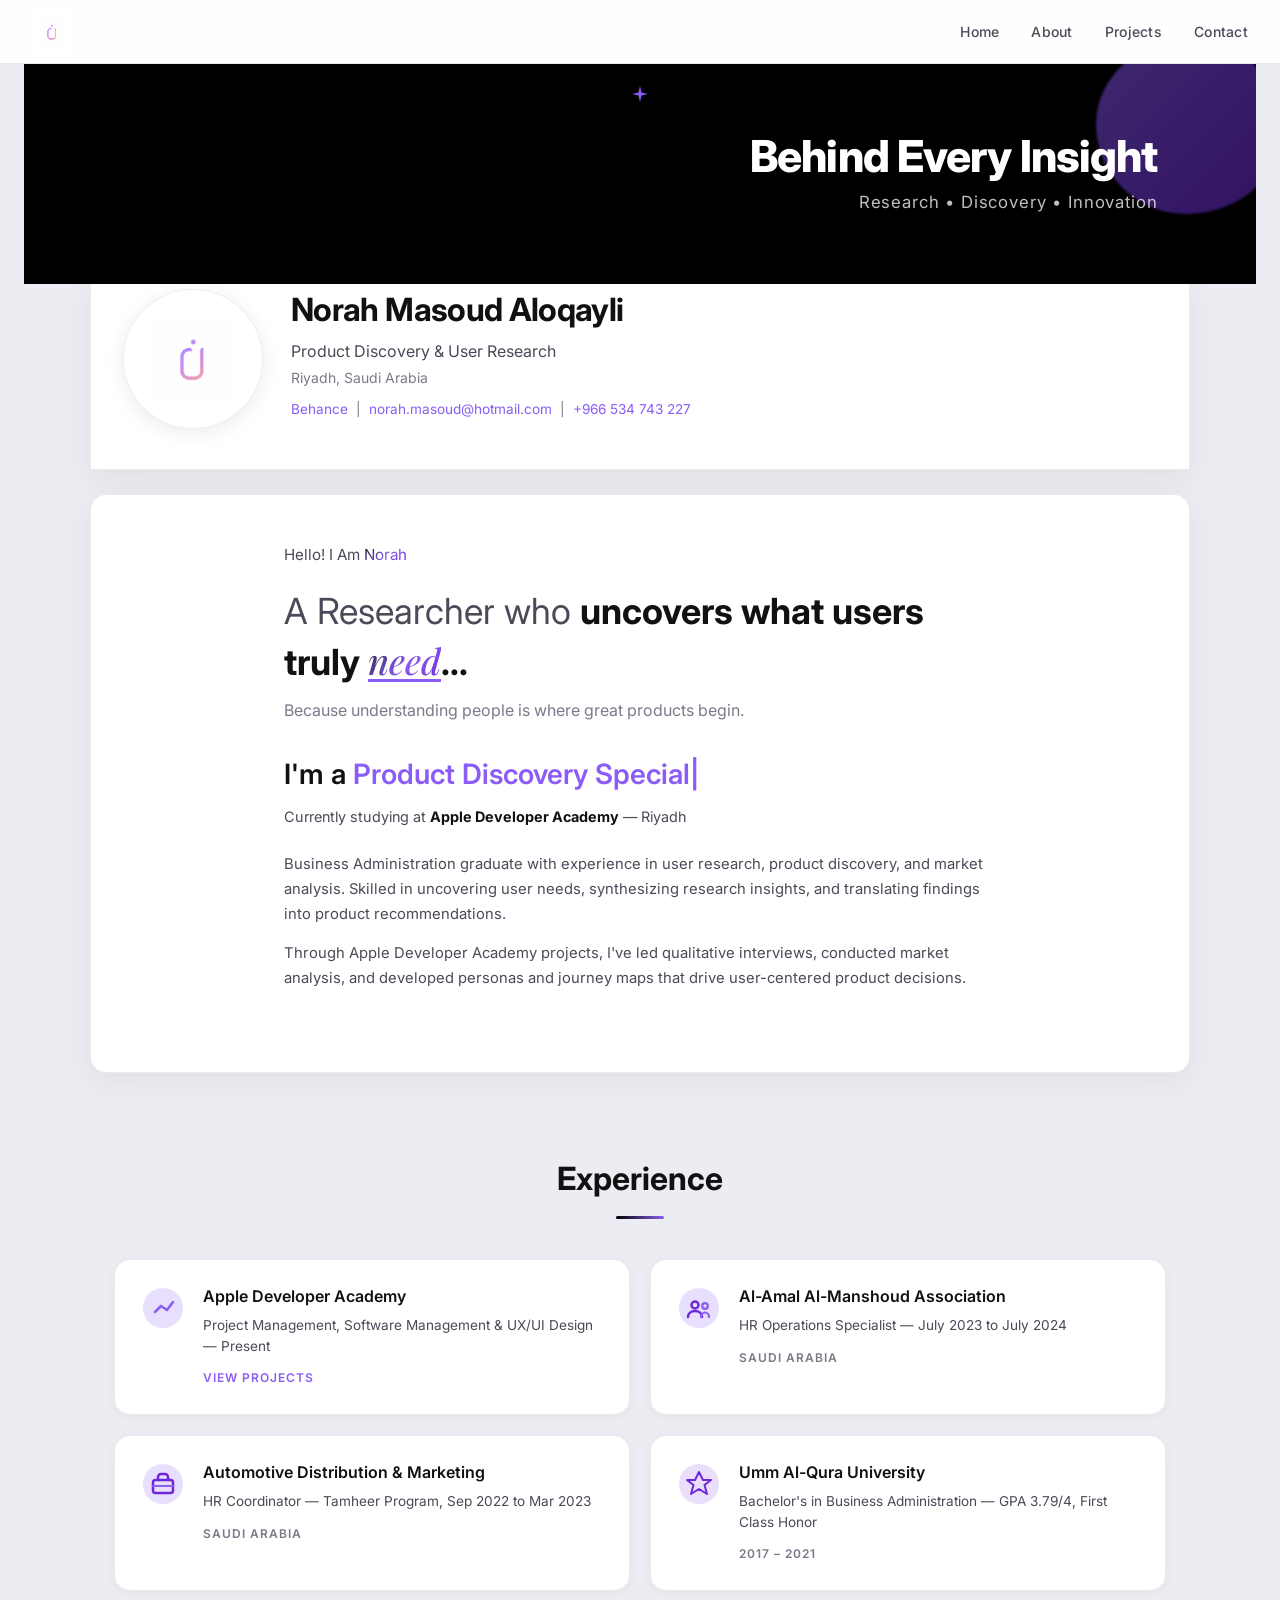
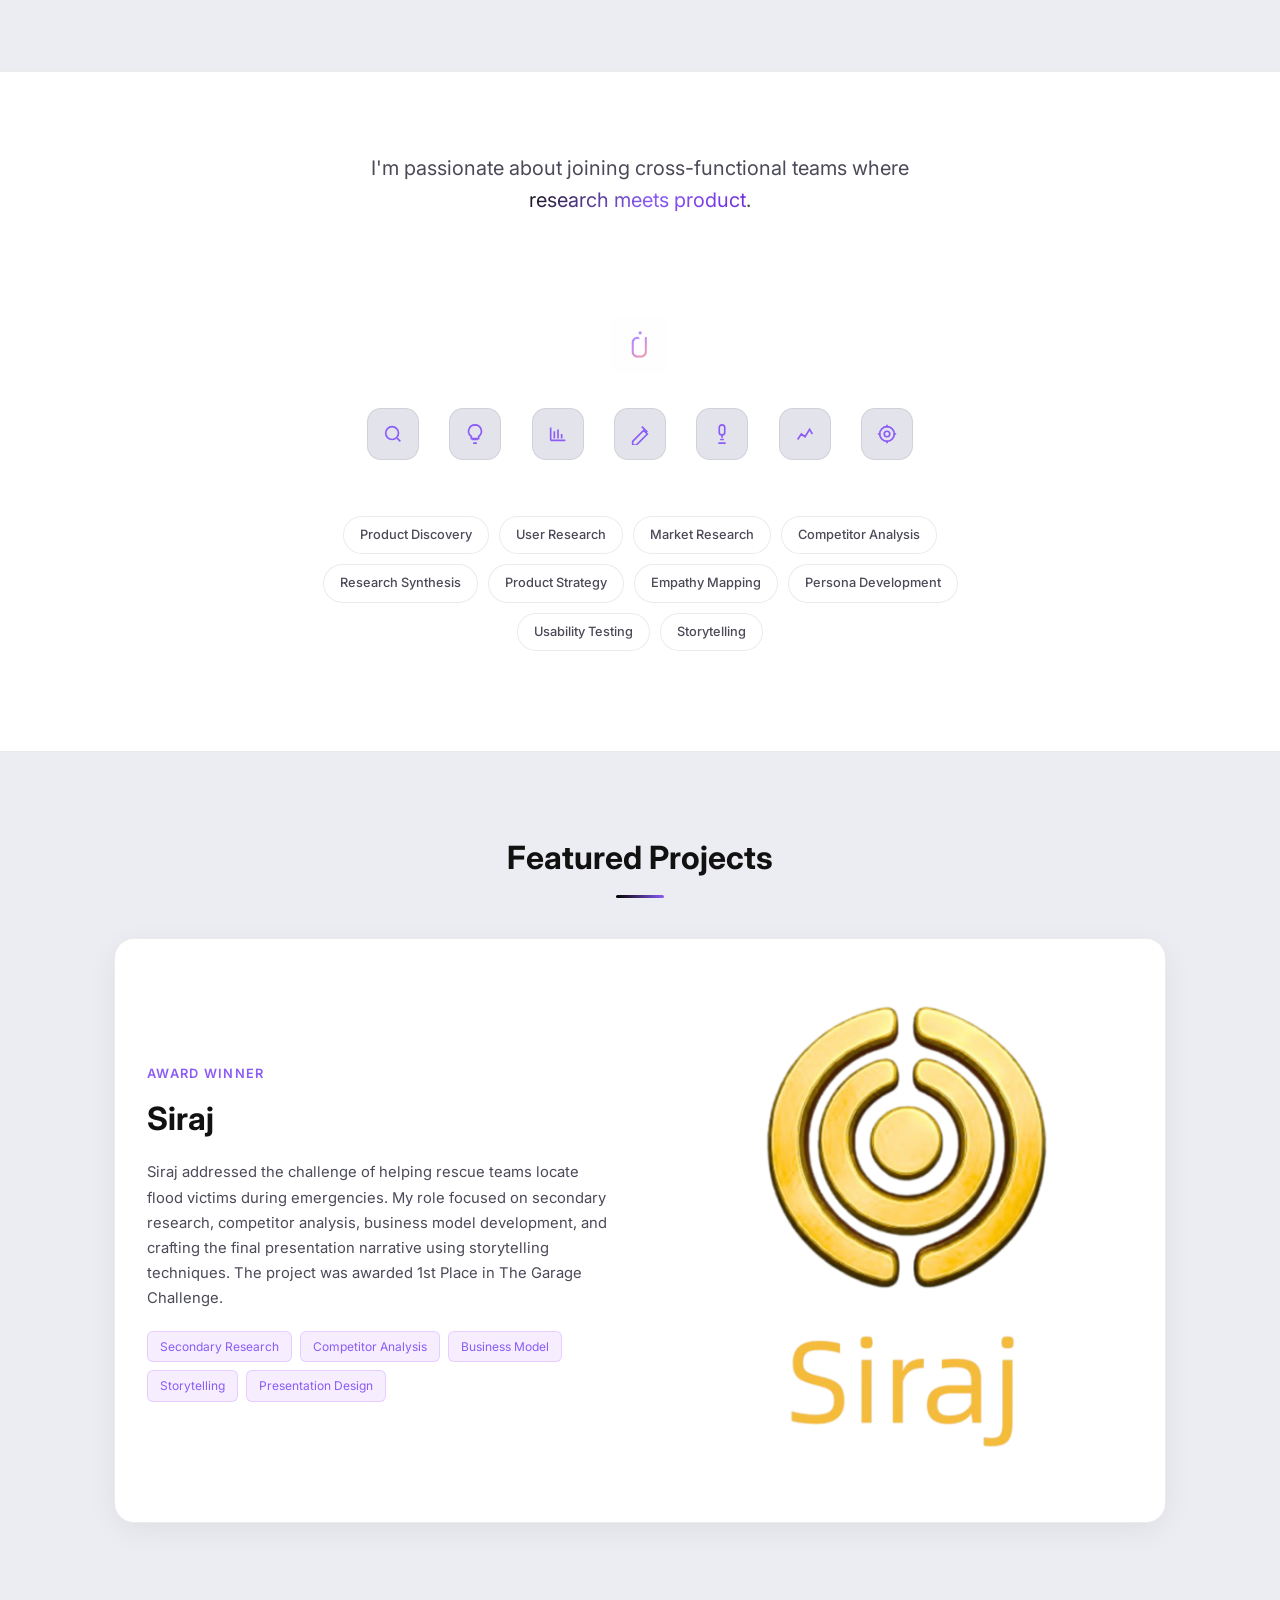
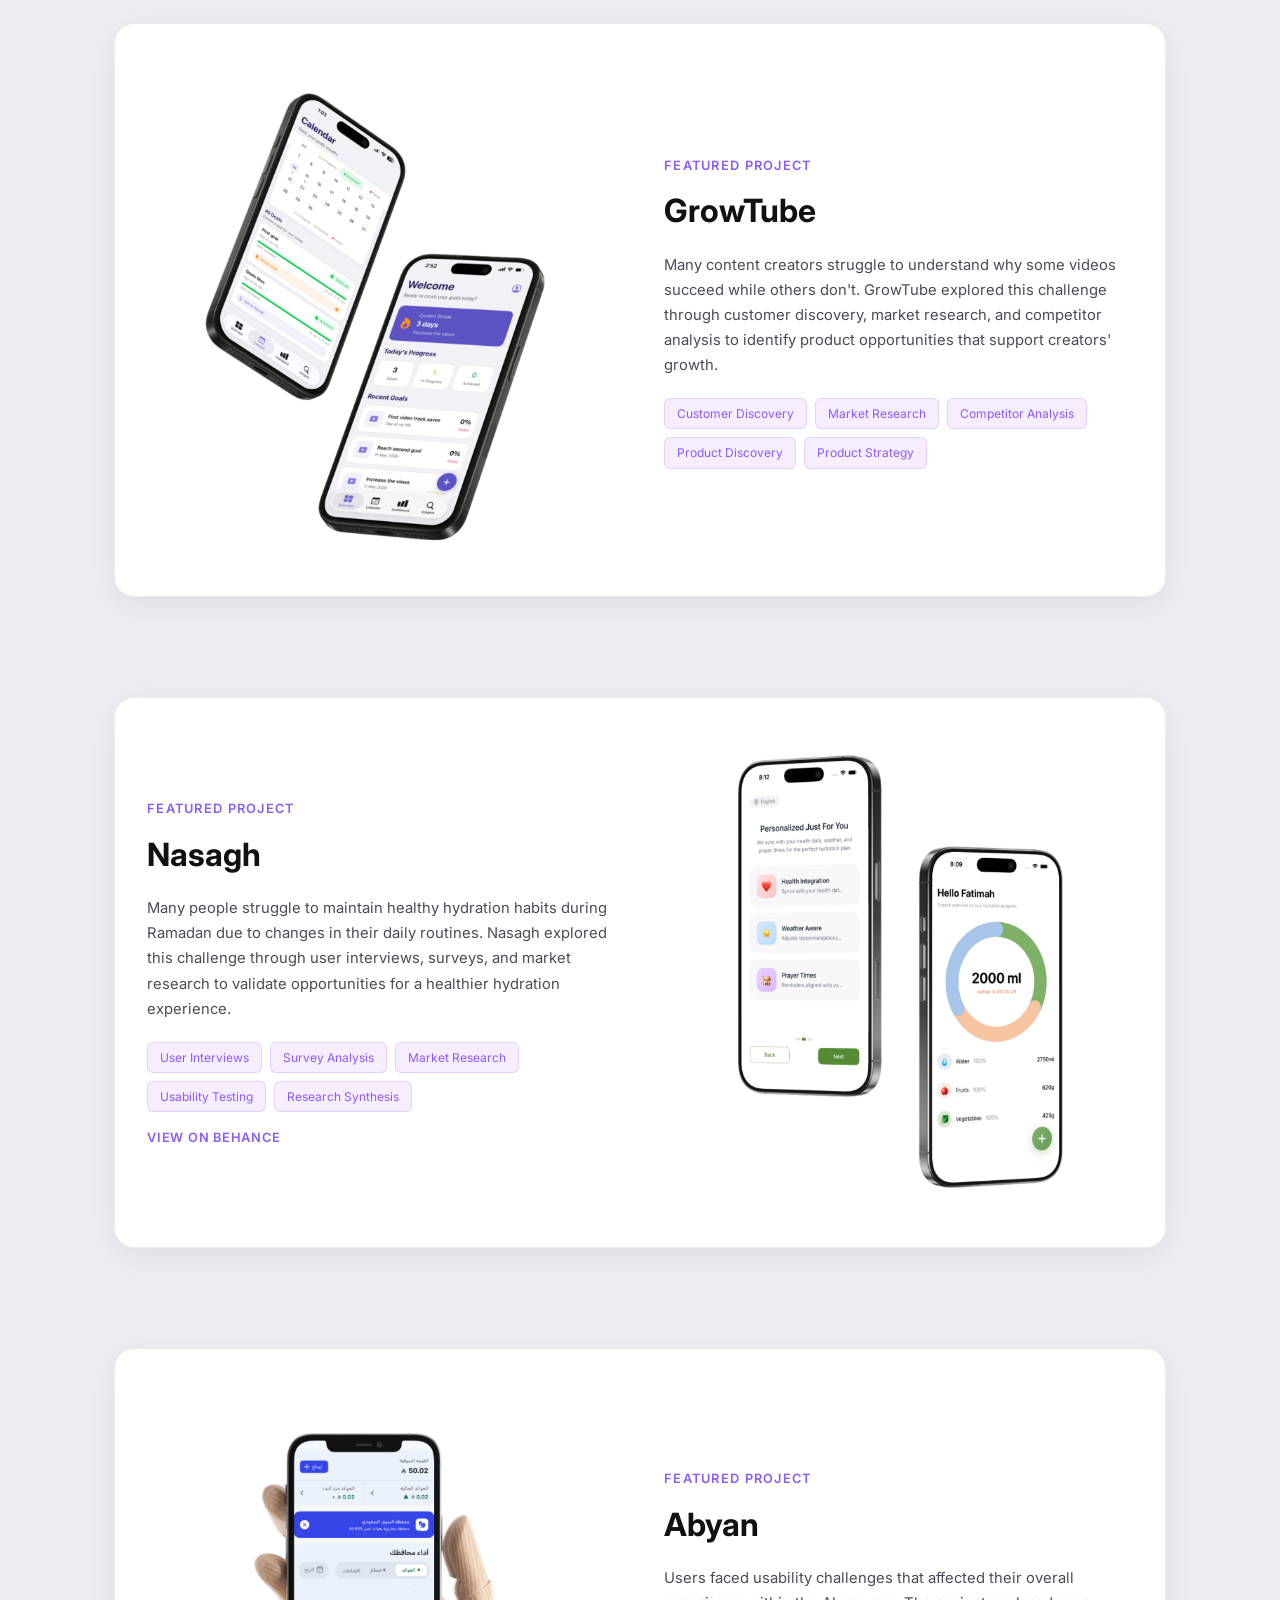
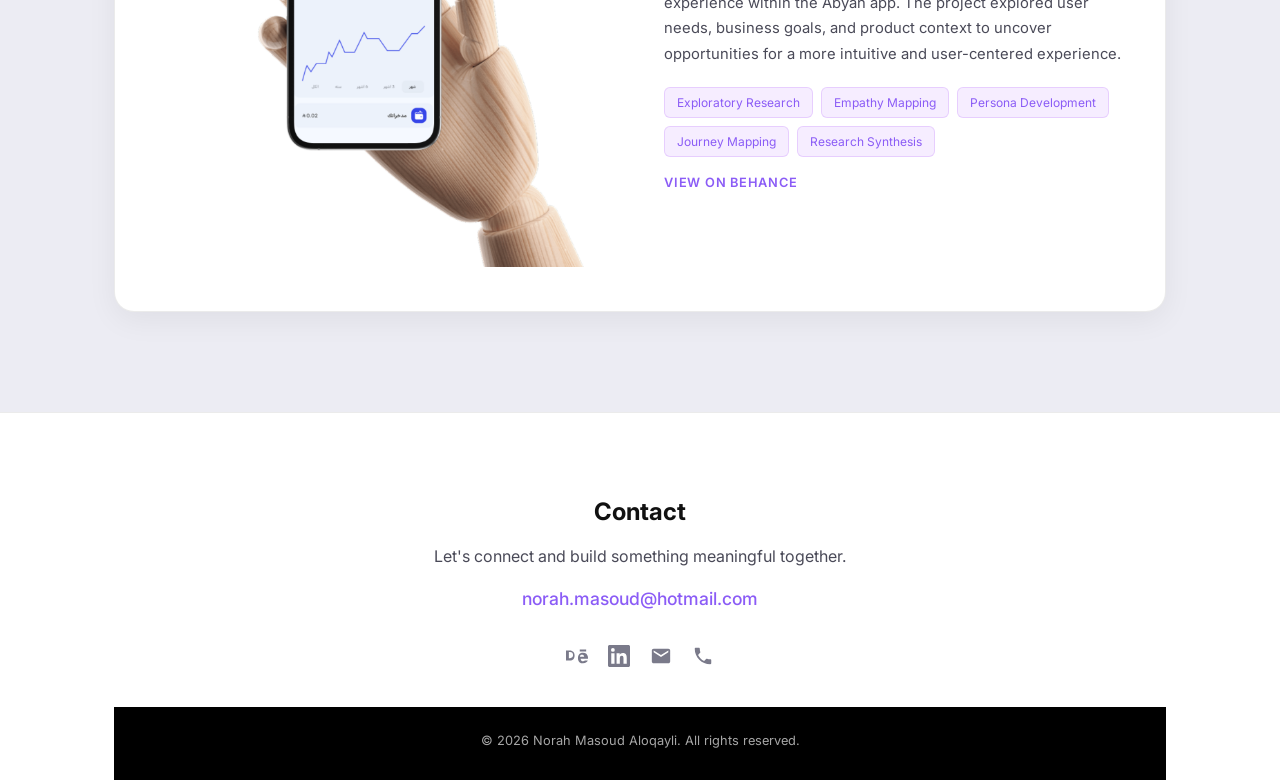
==== index.html @ 0955add2 "Refresh experience section icons to match purple brand identity. Replace grey HR card and abstract s" ====
<!DOCTYPE html>
<html lang="en">
<head>
  <meta charset="UTF-8">
  <meta name="viewport" content="width=device-width, initial-scale=1.0">
  <meta name="description" content="Norah Masoud Aloqayli — Product Discovery & User Research Portfolio">
  <title>Norah Masoud Aloqayli | Portfolio</title>
  <link rel="preconnect" href="https://fonts.googleapis.com">
  <link rel="preconnect" href="https://fonts.gstatic.com" crossorigin>
  <link rel="preconnect" href="https://raw.githubusercontent.com" crossorigin>
  <link href="https://fonts.googleapis.com/css2?family=Inter:wght@300;400;500;600;700;800&family=Playfair+Display:ital,wght@1,500&display=swap" rel="stylesheet">
  <link rel="stylesheet" href="css/style.css">
  <link rel="icon" type="image/png" href="assets/logo.png">
</head>
<body>
  <nav class="nav" id="nav">
    <a href="#home" class="nav-logo" aria-label="Home">
      <img src="assets/logo.png" alt="Norah Logo" width="40" height="40">
    </a>
    <button class="nav-toggle" id="navToggle" aria-label="Toggle menu" aria-expanded="false">
      <span></span><span></span><span></span>
    </button>
    <ul class="nav-links" id="navLinks">
      <li><a href="#home">Home</a></li>
      <li><a href="#about">About</a></li>
      <li><a href="#projects">Projects</a></li>
      <li><a href="#contact">Contact</a></li>
    </ul>
  </nav>

  <!-- LinkedIn-style Banner Header -->
  <header class="linkedin-header" id="home">
    <div class="banner">
      <div class="banner-decor banner-star">
        <svg width="24" height="24" viewBox="0 0 24 24" fill="none">
          <path d="M12 2L13.5 8.5L20 10L13.5 11.5L12 18L10.5 11.5L4 10L10.5 8.5L12 2Z" fill="url(#starGrad)"/>
          <defs>
            <linearGradient id="starGrad" x1="4" y1="2" x2="20" y2="18">
              <stop offset="0%" stop-color="#8b5cf6"/>
              <stop offset="100%" stop-color="#6d28d9"/>
            </linearGradient>
          </defs>
        </svg>
      </div>
      <div class="banner-decor banner-blob"></div>
      <div class="banner-content">
        <h1 class="banner-title">Behind Every Insight</h1>
        <p class="banner-subtitle">Research &bull; Discovery &bull; Innovation</p>
      </div>
    </div>
    <div class="profile-section">
      <div class="profile-avatar">
        <div class="avatar-ring">
          <img src="assets/logo.png" alt="Norah Masoud Aloqayli" class="avatar-logo">
        </div>
      </div>
      <div class="profile-info">
        <h2 class="profile-name">Norah Masoud Aloqayli</h2>
        <p class="profile-role">Product Discovery &amp; User Research</p>
        <p class="profile-location">Riyadh, Saudi Arabia</p>
        <div class="profile-links">
          <a href="https://www.behance.net/norahaloqayli" target="_blank" rel="noopener" class="profile-link">Behance</a>
          <span class="profile-divider">|</span>
          <a href="mailto:norah.masoud@hotmail.com" class="profile-link">norah.masoud@hotmail.com</a>
          <span class="profile-divider">|</span>
          <a href="tel:+966534743227" class="profile-link">+966 534 743 227</a>
        </div>
      </div>
    </div>
  </header>

  <main>
    <!-- Hero Section -->
    <section class="hero" id="about">
      <div class="container hero-content-wrap">
        <p class="hero-greeting">Hello! I Am <span class="text-gradient">Norah</span></p>
        <div class="hero-content">
          <h2 class="hero-headline">
            A Researcher who <strong>uncovers what users truly <em class="script-accent">need</em>...</strong>
          </h2>
          <p class="hero-sub">Because understanding people is where great products begin.</p>
          <h3 class="hero-role">
            I'm a <span id="typewriter" class="typewriter-text"></span><span class="cursor-blink">|</span>
          </h3>
          <p class="hero-current">Currently studying at <strong>Apple Developer Academy</strong> — Riyadh</p>
          <div class="hero-bio">
            <p>Business Administration graduate with experience in user research, product discovery, and market analysis. Skilled in uncovering user needs, synthesizing research insights, and translating findings into product recommendations.</p>
            <p>Through Apple Developer Academy projects, I've led qualitative interviews, conducted market analysis, and developed personas and journey maps that drive user-centered product decisions.</p>
          </div>
        </div>
      </div>
    </section>
    <section class="experience">
      <div class="container">
        <h2 class="section-title">Experience</h2>
        <div class="experience-grid">
          <article class="exp-card">
            <div class="exp-icon exp-icon-1">
              <svg viewBox="0 0 48 48" fill="none"><circle cx="24" cy="24" r="20" fill="#8b5cf6" opacity="0.2"/><path d="M16 28L22 22L28 26L34 18" stroke="#8b5cf6" stroke-width="2.5" stroke-linecap="round" stroke-linejoin="round"/></svg>
            </div>
            <div class="exp-body">
              <h3>Apple Developer Academy</h3>
              <p>Project Management, Software Management &amp; UX/UI Design — Present</p>
              <a href="#projects" class="exp-link">VIEW PROJECTS</a>
            </div>
          </article>
          <article class="exp-card">
            <div class="exp-icon exp-icon-2">
              <svg viewBox="0 0 48 48" fill="none"><circle cx="24" cy="24" r="20" fill="#8b5cf6" opacity="0.2"/><circle cx="20" cy="21" r="3.5" stroke="#6d28d9" stroke-width="2.5"/><path d="M13 33c0-3.5 3-6 7-6s7 2.5 7 6" stroke="#6d28d9" stroke-width="2.5" stroke-linecap="round"/><circle cx="30" cy="22" r="2.8" stroke="#8b5cf6" stroke-width="2.2"/><path d="M26 33c0-2.8 2-4.5 4-4.5s4 1.7 4 4.5" stroke="#8b5cf6" stroke-width="2.2" stroke-linecap="round"/></svg>
            </div>
            <div class="exp-body">
              <h3>Al-Amal Al-Manshoud Association</h3>
              <p>HR Operations Specialist — July 2023 to July 2024</p>
              <span class="exp-link muted">SAUDI ARABIA</span>
            </div>
          </article>
          <article class="exp-card">
            <div class="exp-icon exp-icon-3">
              <svg viewBox="0 0 48 48" fill="none"><circle cx="24" cy="24" r="20" fill="#8b5cf6" opacity="0.2"/><rect x="14" y="20" width="20" height="13" rx="2.5" stroke="#6d28d9" stroke-width="2.5"/><path d="M19 20v-3a3 3 0 0 1 3-3h4a3 3 0 0 1 3 3v3" stroke="#6d28d9" stroke-width="2.5" stroke-linecap="round"/><path d="M14 26h20" stroke="#8b5cf6" stroke-width="2" stroke-linecap="round"/></svg>
            </div>
            <div class="exp-body">
              <h3>Automotive Distribution &amp; Marketing</h3>
              <p>HR Coordinator — Tamheer Program, Sep 2022 to Mar 2023</p>
              <span class="exp-link muted">SAUDI ARABIA</span>
            </div>
          </article>
          <article class="exp-card">
            <div class="exp-icon exp-icon-4">
              <svg viewBox="0 0 48 48" fill="none"><circle cx="24" cy="24" r="20" fill="#6d28d9" opacity="0.15"/><path d="M24 12L28 20H36L29.5 25L32 34L24 29L16 34L18.5 25L12 20H20L24 12Z" stroke="#6d28d9" stroke-width="2" stroke-linejoin="round"/></svg>
            </div>
            <div class="exp-body">
              <h3>Umm Al-Qura University</h3>
              <p>Bachelor's in Business Administration — GPA 3.79/4, First Class Honor</p>
              <span class="exp-link muted">2017 – 2021</span>
            </div>
          </article>
        </div>
      </div>
    </section>

    <!-- Skills Section -->
    <section class="skills">
      <div class="container skills-container">
        <p class="skills-intro">I'm passionate about joining cross-functional teams where <span class="text-gradient">research meets product</span>.</p>
        <div class="skills-visual">
          <div class="skills-center-logo">
            <img src="assets/logo.png" alt="Norah" width="72" height="72">
          </div>
          <div class="skills-icons">
            <div class="skill-icon" title="User Research">
              <svg viewBox="0 0 24 24" fill="none" stroke="currentColor" stroke-width="1.8"><circle cx="11" cy="11" r="7"/><path d="M20 20l-3.5-3.5"/></svg>
            </div>
            <div class="skill-icon" title="Product Discovery">
              <svg viewBox="0 0 24 24" fill="none" stroke="currentColor" stroke-width="1.8"><path d="M9 18h6M10 22h4M12 2a7 7 0 0 0-4 12.7V17h8v-2.3A7 7 0 0 0 12 2z"/></svg>
            </div>
            <div class="skill-icon" title="Market Research">
              <svg viewBox="0 0 24 24" fill="none" stroke="currentColor" stroke-width="1.8"><path d="M4 19V5M4 19h16M8 17V9M12 17V7M16 17v-5"/></svg>
            </div>
            <div class="skill-icon" title="UX Design">
              <svg viewBox="0 0 24 24" fill="none" stroke="currentColor" stroke-width="1.8"><path d="M4 20l12-12 4 4L8 24H4v-4z"/><path d="M14 4l6 6"/></svg>
            </div>
            <div class="skill-icon" title="Interviews">
              <svg viewBox="0 0 24 24" fill="none" stroke="currentColor" stroke-width="1.8"><rect x="9" y="2" width="6" height="11" rx="3"/><path d="M12 13v3M8 22h8M10 18h4"/></svg>
            </div>
            <div class="skill-icon" title="Analysis">
              <svg viewBox="0 0 24 24" fill="none" stroke="currentColor" stroke-width="1.8"><path d="M4 18l4-6 4 3 5-8 3 5"/></svg>
            </div>
            <div class="skill-icon" title="Strategy">
              <svg viewBox="0 0 24 24" fill="none" stroke="currentColor" stroke-width="1.8"><circle cx="12" cy="12" r="8"/><circle cx="12" cy="12" r="3"/><path d="M12 2v3M12 19v3M2 12h3M19 12h3"/></svg>
            </div>
          </div>
        </div>
        <div class="skills-tags">
          <span class="skill-tag">Product Discovery</span>
          <span class="skill-tag">User Research</span>
          <span class="skill-tag">Market Research</span>
          <span class="skill-tag">Competitor Analysis</span>
          <span class="skill-tag">Research Synthesis</span>
          <span class="skill-tag">Product Strategy</span>
          <span class="skill-tag">Empathy Mapping</span>
          <span class="skill-tag">Persona Development</span>
          <span class="skill-tag">Usability Testing</span>
          <span class="skill-tag">Storytelling</span>
        </div>
      </div>
    </section>

    <!-- Featured Projects -->
    <section class="projects" id="projects">
      <div class="container">
        <h2 class="section-title">Featured Projects</h2>

        <article class="project-card project-right">
          <div class="project-text">
            <span class="project-label">Award Winner</span>
            <h3 class="project-title">Siraj</h3>
            <p class="project-desc">Siraj addressed the challenge of helping rescue teams locate flood victims during emergencies. My role focused on secondary research, competitor analysis, business model development, and crafting the final presentation narrative using storytelling techniques. The project was awarded 1st Place in The Garage Challenge.</p>
            <div class="project-skills">
              <span>Secondary Research</span>
              <span>Competitor Analysis</span>
              <span>Business Model</span>
              <span>Storytelling</span>
              <span>Presentation Design</span>
            </div>
          </div>
          <div class="project-mockup">
            <figure class="project-visual">
              <img src="assets/projects/siraj.png" alt="Siraj project logo" loading="lazy" width="362" height="533">
            </figure>
          </div>
        </article>

        <article class="project-card project-left">
          <div class="project-mockup">
            <figure class="project-visual">
              <img src="assets/projects/growtube.png" alt="GrowTube mobile app interface mockups" loading="lazy" width="655" height="864">
            </figure>
          </div>
          <div class="project-text">
            <span class="project-label">Featured Project</span>
            <h3 class="project-title">GrowTube</h3>
            <p class="project-desc">Many content creators struggle to understand why some videos succeed while others don't. GrowTube explored this challenge through customer discovery, market research, and competitor analysis to identify product opportunities that support creators' growth.</p>
            <div class="project-skills">
              <span>Customer Discovery</span>
              <span>Market Research</span>
              <span>Competitor Analysis</span>
              <span>Product Discovery</span>
              <span>Product Strategy</span>
            </div>
          </div>
        </article>

        <article class="project-card project-right">
          <div class="project-text">
            <span class="project-label">Featured Project</span>
            <h3 class="project-title">Nasagh</h3>
            <p class="project-desc">Many people struggle to maintain healthy hydration habits during Ramadan due to changes in their daily routines. Nasagh explored this challenge through user interviews, surveys, and market research to validate opportunities for a healthier hydration experience.</p>
            <div class="project-skills">
              <span>User Interviews</span>
              <span>Survey Analysis</span>
              <span>Market Research</span>
              <span>Usability Testing</span>
              <span>Research Synthesis</span>
            </div>
            <a href="https://www.behance.net/gallery/248002517/Nasagh-UX-Case-Study-Hydration-for-Fasting" target="_blank" rel="noopener" class="project-link">View on Behance</a>
          </div>
          <div class="project-mockup">
            <figure class="project-visual">
              <img src="assets/projects/nasagh.png" alt="Nasagh hydration app interface mockups" loading="lazy" width="662" height="881">
            </figure>
          </div>
        </article>

        <article class="project-card project-left">
          <div class="project-mockup">
            <figure class="project-visual">
              <img src="assets/projects/abyan.png" alt="Abyan app interface mockup" loading="lazy" width="627" height="826">
            </figure>
          </div>
          <div class="project-text">
            <span class="project-label">Featured Project</span>
            <h3 class="project-title">Abyan</h3>
            <p class="project-desc">Users faced usability challenges that affected their overall experience within the Abyan app. The project explored user needs, business goals, and product context to uncover opportunities for a more intuitive and user-centered experience.</p>
            <div class="project-skills">
              <span>Exploratory Research</span>
              <span>Empathy Mapping</span>
              <span>Persona Development</span>
              <span>Journey Mapping</span>
              <span>Research Synthesis</span>
            </div>
            <a href="https://www.behance.net/gallery/243264867/Case-Study-Abyan-App" target="_blank" rel="noopener" class="project-link">View on Behance</a>
          </div>
        </article>
      </div>
    </section>
  </main>

  <!-- Contact Footer -->
  <footer class="contact" id="contact">
    <div class="container contact-container">
      <h2 class="contact-title">Contact</h2>
      <p class="contact-text">Let's connect and build something meaningful together.</p>
      <a href="mailto:norah.masoud@hotmail.com" class="contact-email">norah.masoud@hotmail.com</a>
      <div class="contact-social">
        <a href="https://www.behance.net/norahaloqayli" target="_blank" rel="noopener" aria-label="Behance">
          <svg viewBox="0 0 24 24" width="22" height="22" fill="currentColor" aria-hidden="true"><path d="M22 7h-7V5h7v2zm1.726 10c-.442 1.297-2.029 3-5.101 3-3.074 0-5.564-1.729-5.564-5.675 0-3.91 2.325-5.92 5.466-5.92 3.082 0 4.964 1.782 5.375 4.426.078.506.109 1.188.095 2.14H15.97c.13 3.211 3.483 3.312 4.631 2.042h3.125zM15.27 12.9h4.565c-.105-1.547-1.136-2.219-2.477-2.219-1.466 0-2.277.768-2.088 2.219zm-11.04 4.131H0V5.966h3.988c3.91 0 5.399 2.546 5.399 5.47 0 3.236-1.83 5.565-5.157 5.565zm.157-9.365H3.13v6.705h1.257c2.17 0 3.308-1.321 3.308-3.352 0-2.003-1.138-3.353-3.308-3.353z"/></svg>
        </a>
        <a href="https://www.linkedin.com/in/norah-masoud" target="_blank" rel="noopener" aria-label="LinkedIn">
          <svg viewBox="0 0 24 24" width="22" height="22" fill="currentColor"><path d="M20.447 20.452h-3.554v-5.569c0-1.328-.027-3.037-1.852-3.037-1.853 0-2.136 1.445-2.136 2.939v5.667H9.351V9h3.414v1.561h.046c.477-.9 1.637-1.85 3.37-1.85 3.601 0 4.267 2.37 4.267 5.455v6.286zM5.337 7.433a2.062 2.062 0 01-2.063-2.065 2.064 2.064 0 112.063 2.065zm1.782 13.019H3.555V9h3.564v11.452zM22.225 0H1.771C.792 0 0 .774 0 1.729v20.542C0 23.227.792 24 1.771 24h20.451C23.2 24 24 23.227 24 22.271V1.729C24 .774 23.2 0 22.222 0h.003z"/></svg>
        </a>
        <a href="mailto:norah.masoud@hotmail.com" aria-label="Email">
          <svg viewBox="0 0 24 24" width="22" height="22" fill="currentColor"><path d="M20 4H4c-1.1 0-2 .9-2 2v12c0 1.1.9 2 2 2h16c1.1 0 2-.9 2-2V6c0-1.1-.9-2-2-2zm0 4l-8 5-8-5V6l8 5 8-5v2z"/></svg>
        </a>
        <a href="tel:+966534743227" aria-label="Phone">
          <svg viewBox="0 0 24 24" width="22" height="22" fill="currentColor"><path d="M6.62 10.79c1.44 2.83 3.76 5.14 6.59 6.59l2.2-2.2c.27-.27.67-.36 1.02-.24 1.12.37 2.33.57 3.57.57.55 0 1 .45 1 1V20c0 .55-.45 1-1 1-9.39 0-17-7.61-17-17 0-.55.45-1 1-1h3.5c.55 0 1 .45 1 1 0 1.25.2 2.45.57 3.57.11.35.03.74-.25 1.02l-2.2 2.2z"/></svg>
        </a>
      </div>
      <p class="contact-copy">&copy; 2026 Norah Masoud Aloqayli. All rights reserved.</p>
    </div>
  </footer>

  <script src="js/main.js"></script>
</body>
</html>
---- css/style.css ----
/* ===== Variables ===== */
:root {
  --bg-primary: #ececf3;
  --bg-secondary: #e3e3ec;
  --bg-content: #ffffff;
  --bg-card: #ffffff;
  --bg-card-hover: #f5f5f7;
  --bg-black: #000000;
  --text-primary: #111111;
  --text-secondary: #4a4a58;
  --text-muted: #7a7a8a;
  --accent-purple: #8b5cf6;
  --accent-purple-dark: #6d28d9;
  --accent-pink: #8b5cf6;
  --behance-blue: #0057ff;
  --gradient-main: linear-gradient(135deg, #111111 0%, #8b5cf6 55%, #6d28d9 100%);
  --gradient-banner: #000000;
  --gradient-glow: radial-gradient(ellipse at center, rgba(139, 92, 246, 0.1) 0%, transparent 70%);
  --border-subtle: rgba(0, 0, 0, 0.08);
  --border-purple: rgba(139, 92, 246, 0.2);
  --shadow-soft: 0 8px 30px rgba(0, 0, 0, 0.06);
  --font-sans: 'Inter', -apple-system, BlinkMacSystemFont, sans-serif;
  --font-script: 'Playfair Display', Georgia, serif;
  --nav-height: 64px;
  --banner-height: 220px;
  --transition: 0.3s cubic-bezier(0.4, 0, 0.2, 1);
}

/* ===== Reset ===== */
*, *::before, *::after {
  margin: 0;
  padding: 0;
  box-sizing: border-box;
}

html {
  scroll-behavior: smooth;
  scroll-padding-top: var(--nav-height);
}

body {
  font-family: var(--font-sans);
  background: var(--bg-primary);
  color: var(--text-primary);
  line-height: 1.6;
  overflow-x: hidden;
  -webkit-font-smoothing: antialiased;
}

main {
  background: var(--bg-primary);
}

a {
  color: inherit;
  text-decoration: none;
}

img {
  display: block;
  max-width: 100%;
}

.container {
  max-width: 1100px;
  margin: 0 auto;
  padding: 0 24px;
}

.text-gradient {
  background: var(--gradient-main);
  -webkit-background-clip: text;
  -webkit-text-fill-color: transparent;
  background-clip: text;
}

/* ===== Navigation ===== */
.nav {
  position: fixed;
  top: 0;
  left: 0;
  right: 0;
  z-index: 1000;
  height: var(--nav-height);
  display: flex;
  align-items: center;
  justify-content: space-between;
  padding: 0 32px;
  background: rgba(255, 255, 255, 0.92);
  backdrop-filter: blur(20px);
  border-bottom: 1px solid var(--border-subtle);
  transition: var(--transition);
}

.nav.scrolled {
  background: rgba(255, 255, 255, 0.98);
  box-shadow: 0 1px 12px rgba(0, 0, 0, 0.06);
}

.nav-logo img {
  width: 40px;
  height: 40px;
  object-fit: contain;
}

.avatar-logo,
.skills-center-logo img {
  object-fit: contain;
}

.linkedin-header {
  padding: 0 24px;
}

.hero {
  margin: 24px 24px 0;
}

.nav-links {
  display: flex;
  gap: 32px;
  list-style: none;
}

.nav-links a {
  font-size: 0.875rem;
  font-weight: 500;
  color: var(--text-secondary);
  transition: color var(--transition);
  letter-spacing: 0.02em;
}

.nav-links a:hover {
  color: var(--accent-purple);
}

.nav-toggle {
  display: none;
  flex-direction: column;
  gap: 5px;
  background: none;
  border: none;
  cursor: pointer;
  padding: 4px;
}

.nav-toggle span {
  display: block;
  width: 22px;
  height: 2px;
  background: var(--text-primary);
  transition: var(--transition);
}

/* ===== LinkedIn Header ===== */
.linkedin-header {
  margin-top: var(--nav-height);
}

.banner {
  position: relative;
  height: var(--banner-height);
  background: var(--bg-black);
  overflow: hidden;
  display: flex;
  align-items: center;
  justify-content: flex-end;
  padding-right: 8%;
}

.banner-content {
  text-align: right;
  z-index: 2;
}

.banner-title {
  font-size: clamp(1.75rem, 4vw, 2.75rem);
  font-weight: 800;
  color: #fff;
  letter-spacing: -0.02em;
  line-height: 1.1;
}

.banner-subtitle {
  font-size: clamp(0.85rem, 2vw, 1.05rem);
  color: rgba(255, 255, 255, 0.75);
  margin-top: 8px;
  font-weight: 400;
  letter-spacing: 0.05em;
}

.banner-star {
  position: absolute;
  top: 20px;
  left: 50%;
  transform: translateX(-50%);
}

.banner-blob {
  position: absolute;
  top: -30px;
  right: -20px;
  width: 180px;
  height: 180px;
  background: linear-gradient(135deg, #8b5cf6, #6d28d9);
  border-radius: 60% 40% 50% 50% / 50% 60% 40% 50%;
  opacity: 0.45;
  filter: blur(1px);
}

.profile-section {
  position: relative;
  background: var(--bg-content);
  padding: 0 32px 40px;
  max-width: 1100px;
  margin: 0 auto;
  display: flex;
  align-items: flex-end;
  gap: 28px;
  border: 1px solid var(--border-subtle);
  border-top: none;
  box-shadow: var(--shadow-soft);
}

.profile-avatar {
  margin-top: -70px;
  flex-shrink: 0;
  z-index: 3;
}

.avatar-ring {
  width: 140px;
  height: 140px;
  border-radius: 50%;
  background: #fff;
  padding: 14px;
  box-shadow: 0 4px 20px rgba(0, 0, 0, 0.08);
  border: 1px solid rgba(0, 0, 0, 0.06);
}

.avatar-logo {
  width: 100%;
  height: 100%;
  border-radius: 50%;
  background: #fff;
  padding: 0;
  object-fit: contain;
}

.profile-info {
  padding-bottom: 8px;
  flex: 1;
}

.profile-name {
  font-size: clamp(1.5rem, 3vw, 2rem);
  font-weight: 700;
  letter-spacing: -0.02em;
}

.profile-role {
  font-size: 1rem;
  color: var(--text-secondary);
  margin-top: 4px;
}

.profile-location {
  font-size: 0.875rem;
  color: var(--text-muted);
  margin-top: 2px;
}

.profile-links {
  margin-top: 10px;
  display: flex;
  flex-wrap: wrap;
  align-items: center;
  gap: 8px;
  font-size: 0.85rem;
}

.profile-link {
  color: var(--accent-purple);
  transition: color var(--transition);
}

.profile-link:hover {
  color: var(--accent-purple-dark);
}

.profile-divider {
  color: var(--text-muted);
}

/* ===== Hero Section ===== */
.hero {
  position: relative;
  padding: 48px 0 80px;
  background: var(--bg-content);
  margin: 24px auto 0;
  max-width: 1100px;
  border-radius: 16px;
  border: 1px solid var(--border-subtle);
  box-shadow: var(--shadow-soft);
}

.hero-content-wrap {
  max-width: 760px;
}

.hero-greeting {
  font-size: 0.95rem;
  color: var(--text-secondary);
  margin-bottom: 20px;
}

.hero-content {
  width: 100%;
}

.hero-headline {
  font-size: clamp(1.5rem, 3.5vw, 2.25rem);
  font-weight: 400;
  line-height: 1.35;
  color: var(--text-secondary);
  margin-bottom: 12px;
}

.hero-headline strong {
  color: var(--text-primary);
  font-weight: 700;
}

.script-accent {
  font-family: var(--font-script);
  font-style: italic;
  font-weight: 500;
  background: var(--gradient-main);
  -webkit-background-clip: text;
  -webkit-text-fill-color: transparent;
  background-clip: text;
  text-decoration: underline;
  text-decoration-color: var(--accent-purple);
  text-underline-offset: 4px;
}

.hero-sub {
  font-size: 1rem;
  color: var(--text-muted);
  margin-bottom: 28px;
}

.hero-role {
  font-size: clamp(1.25rem, 2.5vw, 1.75rem);
  font-weight: 600;
  margin-bottom: 8px;
}

.typewriter-text {
  color: var(--accent-purple);
}

.cursor-blink {
  color: var(--accent-purple);
  animation: blink 1s step-end infinite;
}

@keyframes blink {
  50% { opacity: 0; }
}

.hero-current {
  font-size: 0.9rem;
  color: var(--text-secondary);
  margin-bottom: 24px;
}

.hero-current strong {
  color: var(--text-primary);
}

.hero-bio {
  display: flex;
  flex-direction: column;
  gap: 14px;
}

.hero-bio p {
  font-size: 0.925rem;
  color: var(--text-secondary);
  line-height: 1.7;
}

/* ===== Experience ===== */
.experience {
  padding: 80px 0;
  background: var(--bg-primary);
}

.section-title {
  font-size: clamp(1.5rem, 3vw, 2rem);
  font-weight: 700;
  margin-bottom: 40px;
  text-align: center;
  position: relative;
}

.section-title::after {
  content: '';
  display: block;
  width: 48px;
  height: 3px;
  margin: 12px auto 0;
  background: linear-gradient(90deg, var(--bg-black), var(--accent-purple));
  border-radius: 2px;
}

.experience-grid {
  display: grid;
  grid-template-columns: repeat(2, 1fr);
  gap: 20px;
}

.exp-card {
  display: flex;
  gap: 16px;
  padding: 24px;
  background: var(--bg-card);
  border: 1px solid var(--border-subtle);
  border-radius: 16px;
  transition: var(--transition);
  box-shadow: 0 2px 12px rgba(0, 0, 0, 0.04);
}

.exp-card:hover {
  background: var(--bg-card-hover);
  border-color: rgba(168, 85, 247, 0.3);
  transform: translateY(-2px);
}

.exp-icon {
  flex-shrink: 0;
  width: 48px;
  height: 48px;
}

.exp-icon svg {
  width: 100%;
  height: 100%;
}

.exp-body h3 {
  font-size: 1rem;
  font-weight: 600;
  margin-bottom: 6px;
}

.exp-body p {
  font-size: 0.85rem;
  color: var(--text-secondary);
  line-height: 1.5;
}

.exp-link {
  display: inline-block;
  margin-top: 12px;
  font-size: 0.75rem;
  font-weight: 600;
  letter-spacing: 0.08em;
  color: var(--accent-purple);
  transition: color var(--transition);
}

.exp-link:hover {
  color: var(--accent-purple-dark);
}

.exp-link.muted {
  color: var(--text-muted);
  cursor: default;
}

/* ===== Skills ===== */
.skills {
  padding: 80px 0 100px;
  text-align: center;
  background: var(--bg-content);
  border-top: 1px solid var(--border-subtle);
  border-bottom: 1px solid var(--border-subtle);
}

.skills-intro {
  font-size: clamp(1rem, 2.5vw, 1.25rem);
  color: var(--text-secondary);
  max-width: 600px;
  margin: 0 auto 60px;
  line-height: 1.6;
}

.skills-visual {
  position: relative;
  margin-bottom: 48px;
  padding: 32px 0 8px;
}

.skills-center-logo {
  margin: 0 auto 28px;
  width: 72px;
  height: 72px;
}

.skills-center-logo img {
  width: 100%;
  height: 100%;
  object-fit: contain;
}

.skills-icons {
  display: grid;
  grid-template-columns: repeat(7, minmax(0, 1fr));
  gap: 16px;
  max-width: 560px;
  margin: 0 auto;
}

.skill-icon {
  width: 52px;
  height: 52px;
  margin: 0 auto;
  border-radius: 14px;
  background: var(--bg-secondary);
  border: 1px solid var(--border-subtle);
  display: flex;
  align-items: center;
  justify-content: center;
  color: var(--accent-purple);
  transition: var(--transition);
}

.skill-icon svg {
  width: 22px;
  height: 22px;
}

.skill-icon:hover {
  background: var(--bg-card-hover);
  border-color: rgba(139, 92, 246, 0.35);
  transform: translateY(-3px);
}

.skills-tags {
  display: flex;
  flex-wrap: wrap;
  justify-content: center;
  gap: 10px;
  max-width: 700px;
  margin: 0 auto;
}

.skill-tag {
  padding: 8px 16px;
  font-size: 0.8rem;
  font-weight: 500;
  color: var(--text-secondary);
  background: #ffffff;
  border: 1px solid var(--border-subtle);
  border-radius: 100px;
  transition: var(--transition);
}

.skill-tag:hover {
  color: var(--accent-purple);
  border-color: rgba(168, 85, 247, 0.4);
}

/* ===== Projects ===== */
.projects {
  padding: 80px 0 100px;
  background: var(--bg-primary);
}

.project-card {
  display: grid;
  grid-template-columns: 1fr 1fr;
  gap: 48px;
  align-items: center;
  margin-bottom: 100px;
  padding: 32px;
  background: var(--bg-content);
  border-radius: 20px;
  border: 1px solid var(--border-subtle);
  box-shadow: var(--shadow-soft);
}

.project-card:last-child {
  margin-bottom: 0;
}

.project-label {
  font-size: 0.8rem;
  font-weight: 600;
  letter-spacing: 0.1em;
  text-transform: uppercase;
  color: var(--accent-purple);
}

.project-title {
  font-size: clamp(1.5rem, 3vw, 2rem);
  font-weight: 700;
  margin: 8px 0 16px;
}

.project-desc {
  font-size: 0.925rem;
  color: var(--text-secondary);
  line-height: 1.7;
  margin-bottom: 20px;
}

.project-skills {
  display: flex;
  flex-wrap: wrap;
  gap: 8px;
}

.project-skills span {
  font-size: 0.75rem;
  padding: 5px 12px;
  background: rgba(168, 85, 247, 0.1);
  border: 1px solid rgba(168, 85, 247, 0.2);
  border-radius: 6px;
  color: var(--accent-purple);
}

.project-link {
  display: inline-block;
  margin-top: 16px;
  font-size: 0.8rem;
  font-weight: 600;
  letter-spacing: 0.06em;
  text-transform: uppercase;
  color: var(--accent-purple);
  transition: color var(--transition);
}

.project-link:hover {
  color: var(--accent-purple-dark);
}

/* Project visuals */
.project-visual {
  position: relative;
  z-index: 1;
  margin: 0;
  border-radius: 12px;
  overflow: visible;
  background: #ffffff;
  padding: 12px;
}

.project-visual picture,
.project-visual img {
  width: 100%;
  height: auto;
  display: block;
  object-fit: contain;
  object-position: center;
}

/* Mockups */
.project-mockup {
  position: relative;
}

.mockup-glow {
  display: none;
}

.mockup-screen {
  position: relative;
  z-index: 1;
  background: #fff;
  border-radius: 12px;
  overflow: hidden;
  box-shadow: 0 20px 60px rgba(0, 0, 0, 0.4);
  aspect-ratio: 4/3;
}

.mockup-header {
  display: flex;
  gap: 6px;
  padding: 12px 16px;
  background: #f5f5f7;
  border-bottom: 1px solid #e5e5ea;
}

.mockup-dot {
  width: 10px;
  height: 10px;
  border-radius: 50%;
  background: #ddd;
}

.mockup-dot:first-child { background: #ff5f57; }
.mockup-dot:nth-child(2) { background: #ffbd2e; }
.mockup-dot:nth-child(3) { background: #28c840; }

.mockup-content {
  padding: 24px;
  height: calc(100% - 37px);
  display: flex;
  flex-direction: column;
  align-items: center;
  justify-content: center;
  gap: 16px;
}

.mockup-label {
  font-size: 0.75rem;
  color: #888;
  font-weight: 500;
}

/* GrowTube mockup */
.mockup-bar {
  width: 80%;
  height: 8px;
  background: #eee;
  border-radius: 4px;
}

.mockup-chart {
  display: flex;
  align-items: flex-end;
  gap: 12px;
  height: 100px;
  width: 80%;
}

.chart-bar {
  flex: 1;
  background: linear-gradient(to top, #6d28d9, #8b5cf6);
  border-radius: 4px 4px 0 0;
  min-height: 20px;
}

/* Nasagh mockup */
.mockup-circle {
  width: 80px;
  height: 80px;
  border-radius: 50%;
  background: linear-gradient(135deg, #06b6d4, #3b82f6);
  opacity: 0.3;
}

.mockup-progress {
  position: relative;
  width: 100px;
  height: 100px;
}

.progress-ring {
  width: 100%;
  height: 100%;
  border-radius: 50%;
  border: 6px solid #e5e5ea;
  border-top-color: #06b6d4;
  border-right-color: #3b82f6;
}

.progress-text {
  position: absolute;
  inset: 0;
  display: flex;
  align-items: center;
  justify-content: center;
  font-size: 1.25rem;
  font-weight: 700;
  color: #333;
}

/* Abyan mockup */
.mockup-nav-bar {
  width: 90%;
  height: 12px;
  background: #eee;
  border-radius: 6px;
}

.mockup-cards {
  display: flex;
  gap: 10px;
  width: 90%;
}

.mini-card {
  flex: 1;
  height: 60px;
  background: linear-gradient(135deg, #f0f0f5, #e8e8f0);
  border-radius: 8px;
}

.mini-card:first-child {
  background: linear-gradient(135deg, #111111, #6d28d9);
  opacity: 0.85;
}

/* Siraj mockup */
.siraj-badge {
  font-size: 0.85rem;
  font-weight: 700;
  color: #6d28d9;
  padding: 6px 14px;
  background: rgba(109, 40, 217, 0.1);
  border-radius: 20px;
}

.siraj-map {
  position: relative;
  width: 90%;
  height: 100px;
  background: linear-gradient(135deg, #e8f4f8, #d4e8f0);
  border-radius: 8px;
  overflow: hidden;
}

.map-pin {
  position: absolute;
  width: 12px;
  height: 12px;
  background: #ef4444;
  border-radius: 50% 50% 50% 0;
  transform: rotate(-45deg);
  top: 30%;
  left: 35%;
  box-shadow: 0 0 0 4px rgba(239, 68, 68, 0.2);
}

.map-pin.pin-2 {
  top: 50%;
  left: 60%;
  background: #f97316;
  box-shadow: 0 0 0 4px rgba(249, 115, 22, 0.2);
}

.map-pin.pin-3 {
  top: 25%;
  left: 75%;
  background: #6d28d9;
  box-shadow: 0 0 0 4px rgba(109, 40, 217, 0.2);
}

/* ===== Contact ===== */
.contact {
  padding: 80px 0 0;
  border-top: 1px solid var(--border-subtle);
  background: var(--bg-content);
}

.contact-container {
  text-align: center;
}

.contact-title {
  font-size: 1.5rem;
  font-weight: 700;
  margin-bottom: 12px;
}

.contact-text {
  color: var(--text-secondary);
  margin-bottom: 16px;
}

.contact-email {
  display: inline-block;
  font-size: 1.1rem;
  font-weight: 500;
  color: var(--accent-purple);
  margin-bottom: 32px;
  transition: color var(--transition);
}

.contact-email:hover {
  color: var(--accent-purple-dark);
}

.contact-social {
  display: flex;
  justify-content: center;
  gap: 20px;
  margin-bottom: 0;
}

.contact-social a {
  color: var(--text-muted);
  transition: color var(--transition), transform var(--transition);
  display: inline-flex;
  align-items: center;
  justify-content: center;
}

.contact-social a:hover {
  color: var(--accent-purple);
  transform: translateY(-2px);
}

.contact-copy {
  font-size: 0.8rem;
  color: rgba(255, 255, 255, 0.65);
  padding: 24px 24px 28px;
  margin-top: 40px;
  background: var(--bg-black);
}

/* ===== Scroll Animations ===== */
.fade-in {
  opacity: 0;
  transform: translateY(30px);
  transition: opacity 0.6s ease, transform 0.6s ease;
}

.fade-in.visible {
  opacity: 1;
  transform: translateY(0);
}

/* ===== Responsive ===== */
@media (max-width: 900px) {
  .hero-content-wrap {
    text-align: center;
    margin: 0 auto;
  }

  .experience-grid {
    grid-template-columns: 1fr;
  }

  .project-card,
  .project-card.project-left,
  .project-card.project-right {
    grid-template-columns: 1fr;
    gap: 32px;
  }

  .project-card.project-left .project-mockup {
    order: -1;
  }

  .profile-section {
    flex-direction: column;
    align-items: center;
    text-align: center;
    padding: 0 24px 32px;
  }

  .profile-avatar {
    margin-top: -60px;
  }

  .avatar-ring {
    width: 110px;
    height: 110px;
  }

  .banner {
    justify-content: center;
    padding-right: 0;
  }

  .banner-content {
    text-align: center;
  }
}

@media (max-width: 640px) {
  .nav-toggle {
    display: flex;
  }

  .nav-links {
    position: fixed;
    top: var(--nav-height);
    left: 0;
    right: 0;
    background: rgba(255, 255, 255, 0.98);
    flex-direction: column;
    align-items: center;
    padding: 24px;
    gap: 20px;
    transform: translateY(-120%);
    opacity: 0;
    transition: var(--transition);
    border-bottom: 1px solid var(--border-subtle);
  }

  .nav-links.open {
    transform: translateY(0);
    opacity: 1;
  }

  .banner {
    height: 160px;
  }

  .banner-blob {
    width: 120px;
    height: 120px;
  }

  .skills-icons {
    grid-template-columns: repeat(4, minmax(0, 1fr));
    max-width: 280px;
    gap: 12px;
  }

  .skill-icon {
    width: 44px;
    height: 44px;
  }

  .skill-icon svg {
    width: 18px;
    height: 18px;
  }
}
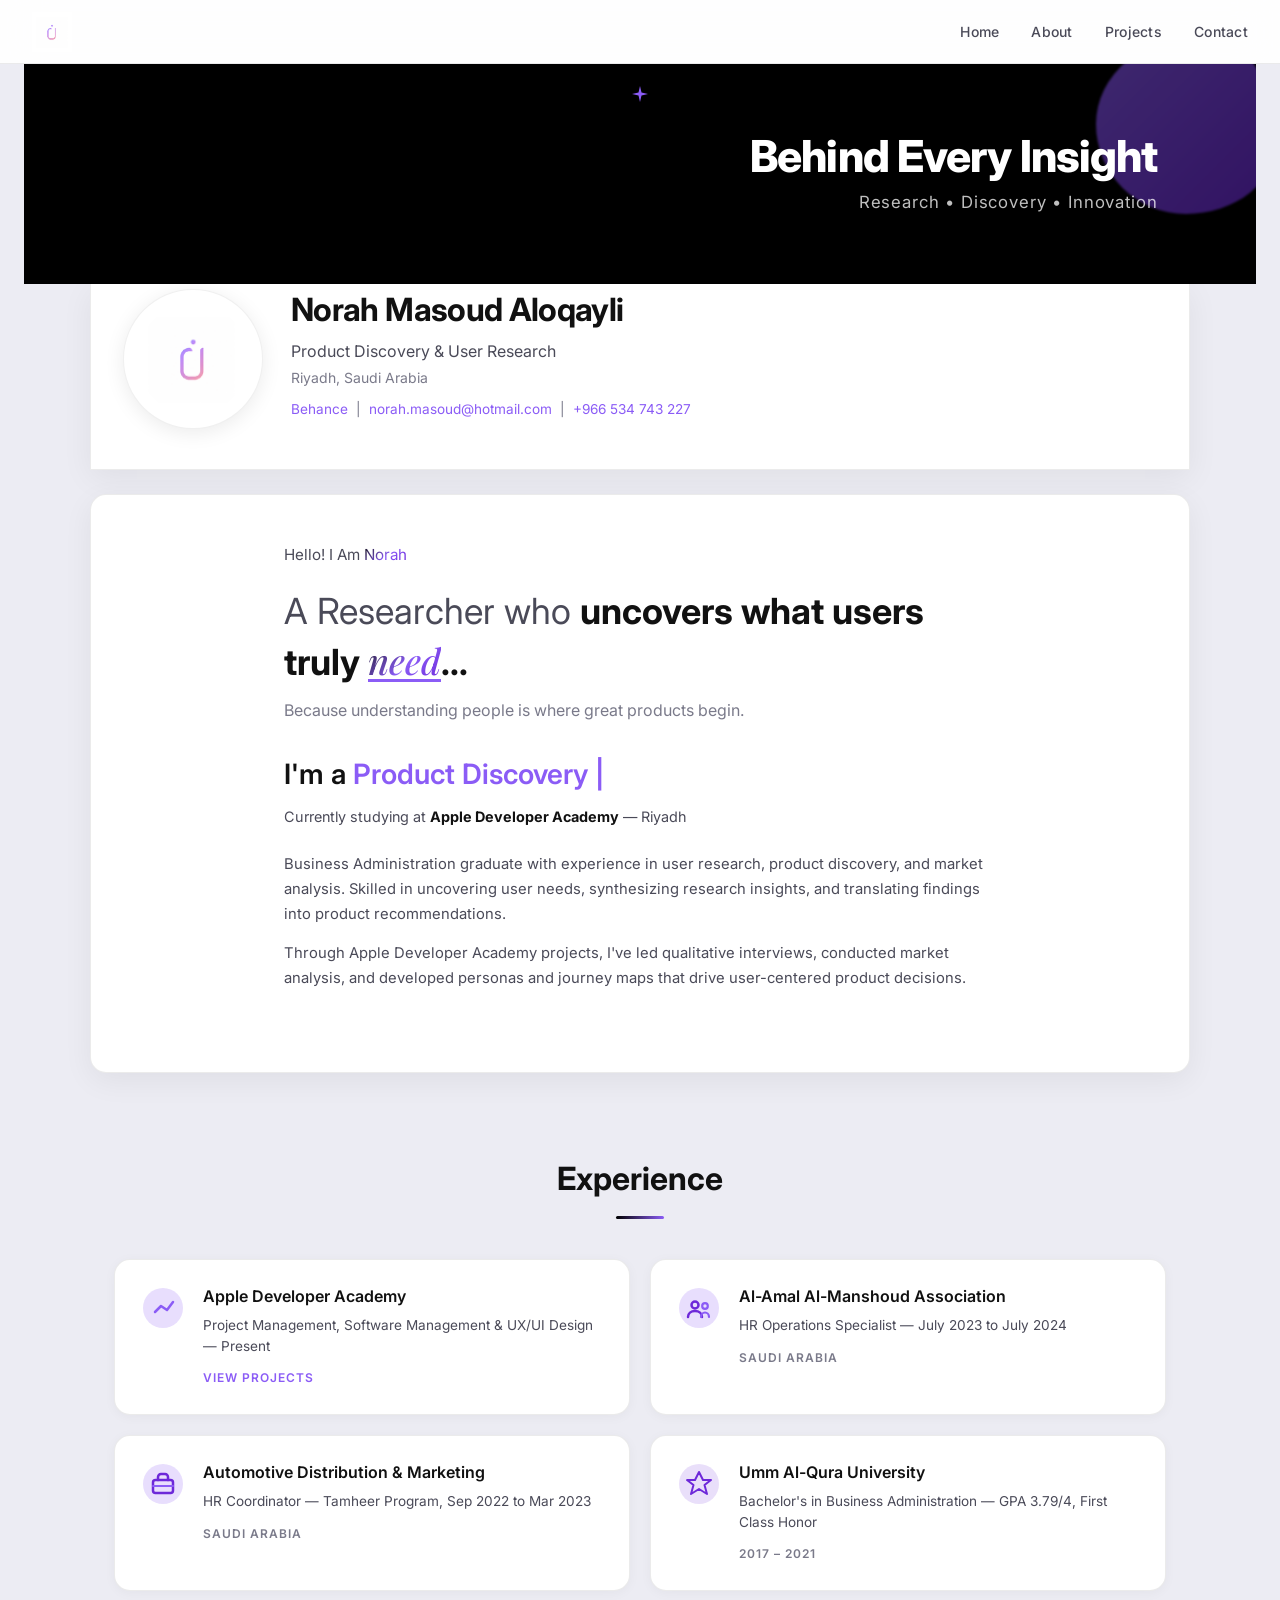
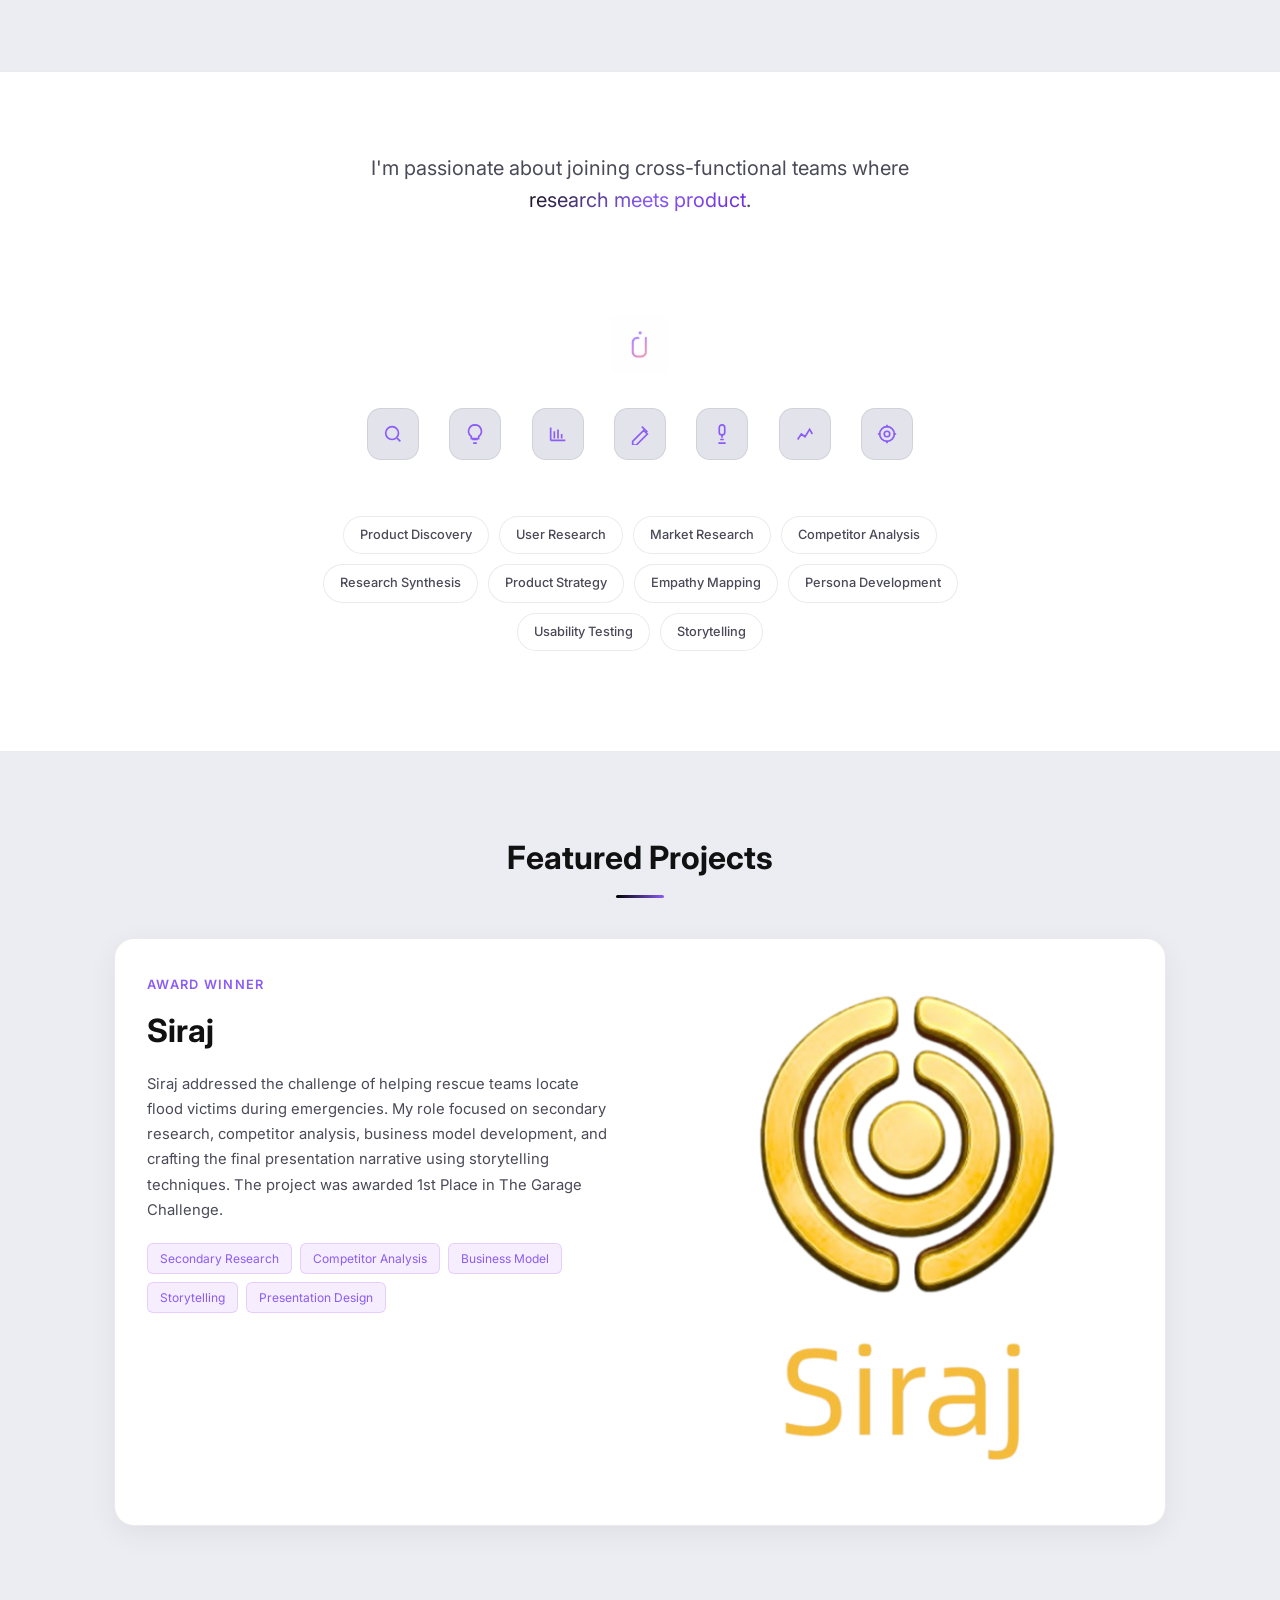
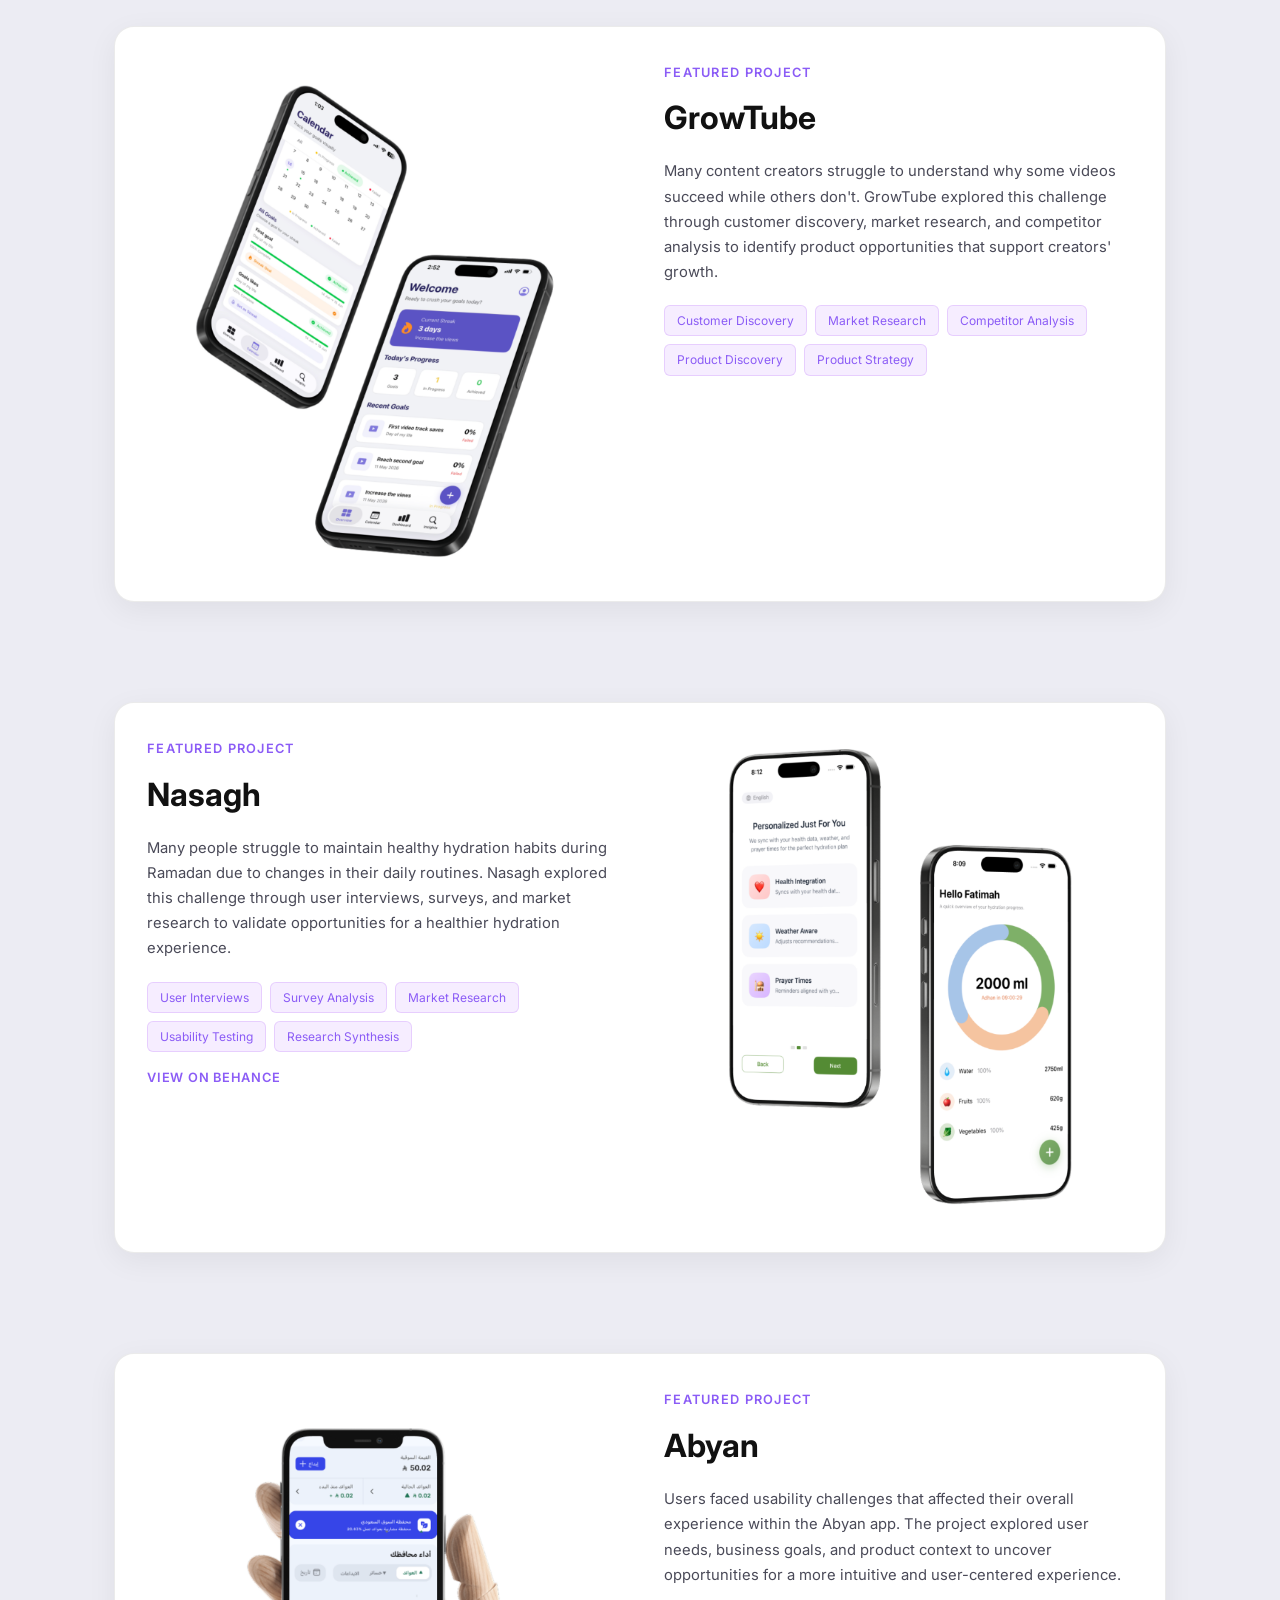
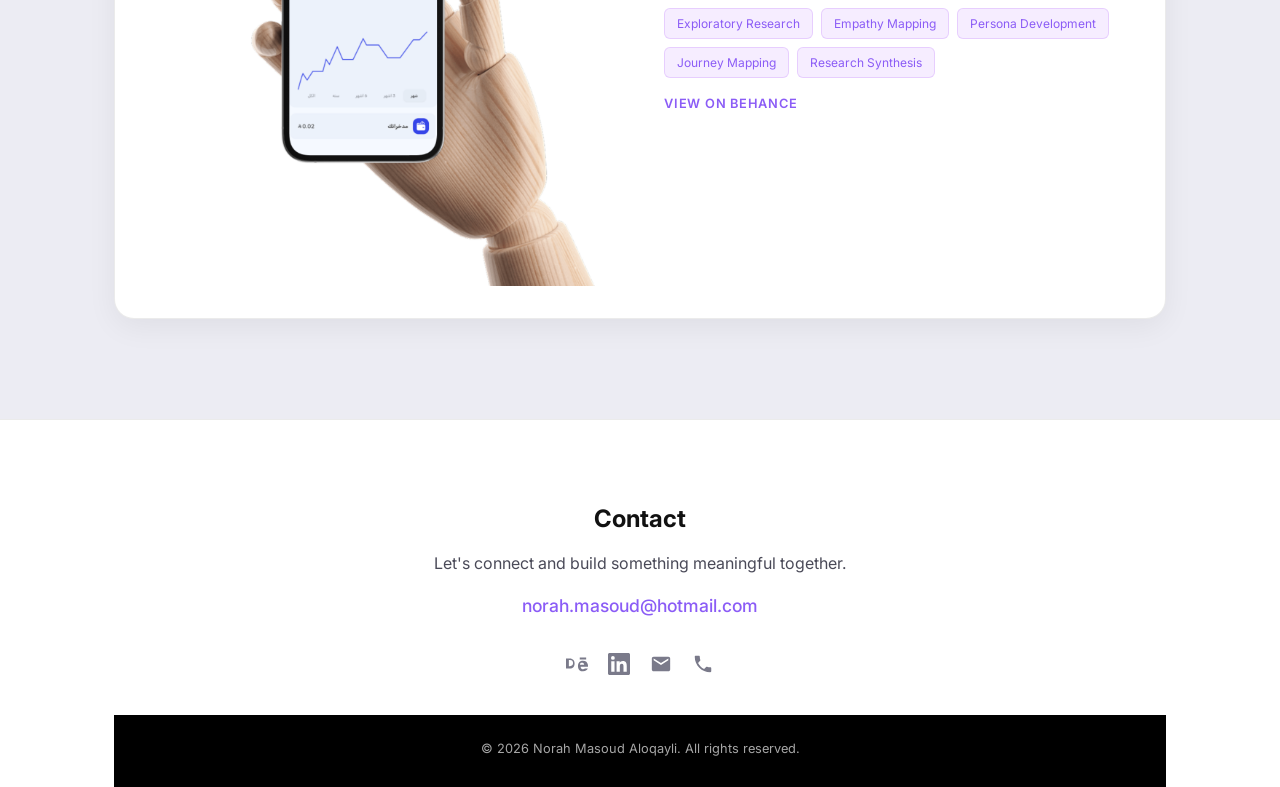
==== commit c4fcbe3f: "Show full project images without framing or aspect-ratio cropping. Remove white image container padd" ====
--- a/index.html
+++ b/index.html
@@ -205,7 +205,7 @@
           </div>
           <div class="project-mockup">
             <figure class="project-visual">
-              <img src="assets/projects/siraj.png" alt="Siraj project logo" loading="lazy" width="362" height="533">
+              <img src="assets/projects/siraj.png" alt="Siraj project logo" loading="lazy">
             </figure>
           </div>
         </article>
@@ -213,7 +213,7 @@
         <article class="project-card project-left">
           <div class="project-mockup">
             <figure class="project-visual">
-              <img src="assets/projects/growtube.png" alt="GrowTube mobile app interface mockups" loading="lazy" width="655" height="864">
+              <img src="assets/projects/growtube.png" alt="GrowTube mobile app interface mockups" loading="lazy">
             </figure>
           </div>
           <div class="project-text">
@@ -246,7 +246,7 @@
           </div>
           <div class="project-mockup">
             <figure class="project-visual">
-              <img src="assets/projects/nasagh.png" alt="Nasagh hydration app interface mockups" loading="lazy" width="662" height="881">
+              <img src="assets/projects/nasagh.png" alt="Nasagh hydration app interface mockups" loading="lazy">
             </figure>
           </div>
         </article>
@@ -254,7 +254,7 @@
         <article class="project-card project-left">
           <div class="project-mockup">
             <figure class="project-visual">
-              <img src="assets/projects/abyan.png" alt="Abyan app interface mockup" loading="lazy" width="627" height="826">
+              <img src="assets/projects/abyan.png" alt="Abyan app interface mockup" loading="lazy">
             </figure>
           </div>
           <div class="project-text">
--- a/css/style.css
+++ b/css/style.css
@@ -583,7 +583,7 @@
   display: grid;
   grid-template-columns: 1fr 1fr;
   gap: 48px;
-  align-items: center;
+  align-items: start;
   margin-bottom: 100px;
   padding: 32px;
   background: var(--bg-content);
@@ -649,22 +649,19 @@
 
 /* Project visuals */
 .project-visual {
-  position: relative;
-  z-index: 1;
   margin: 0;
-  border-radius: 12px;
+  padding: 0;
+  background: transparent;
+  border-radius: 0;
   overflow: visible;
-  background: #ffffff;
-  padding: 12px;
 }
 
 .project-visual picture,
 .project-visual img {
   width: 100%;
+  max-width: 100%;
   height: auto;
   display: block;
-  object-fit: contain;
-  object-position: center;
 }
 
 /* Mockups */
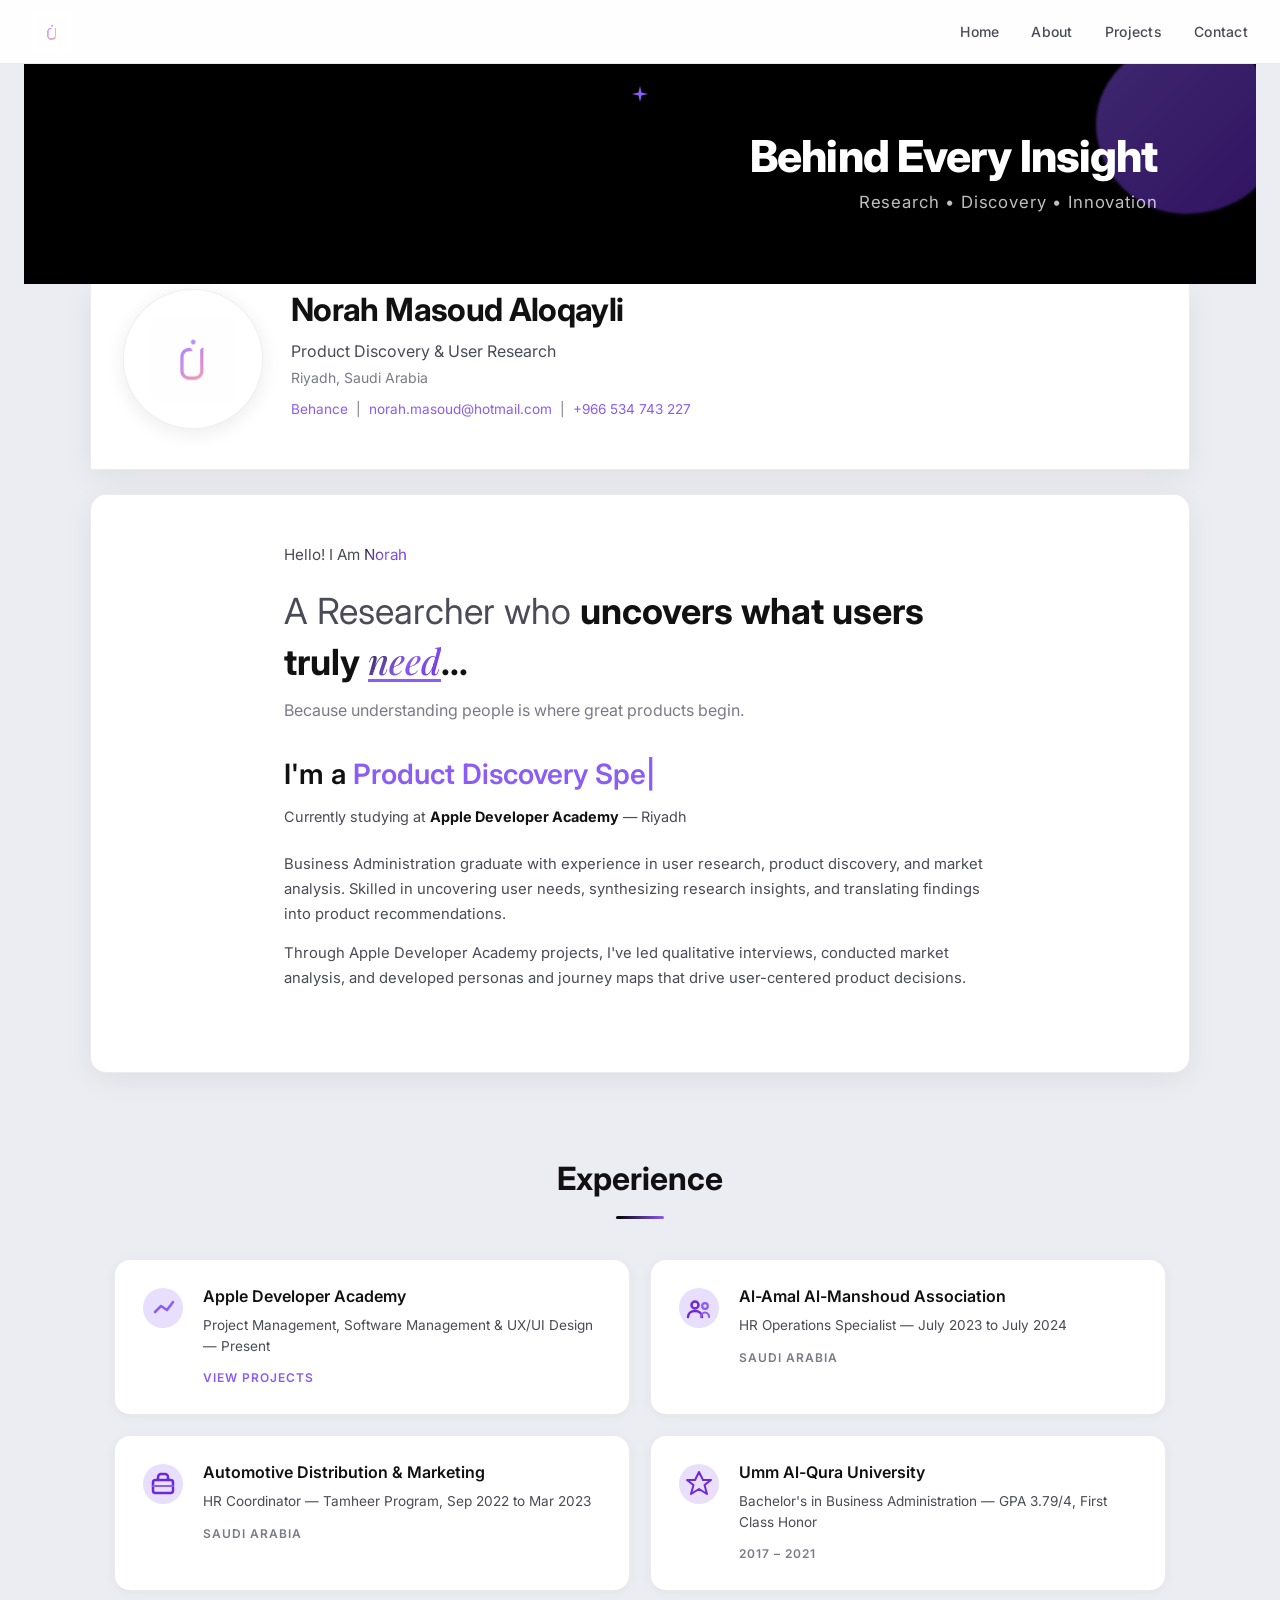
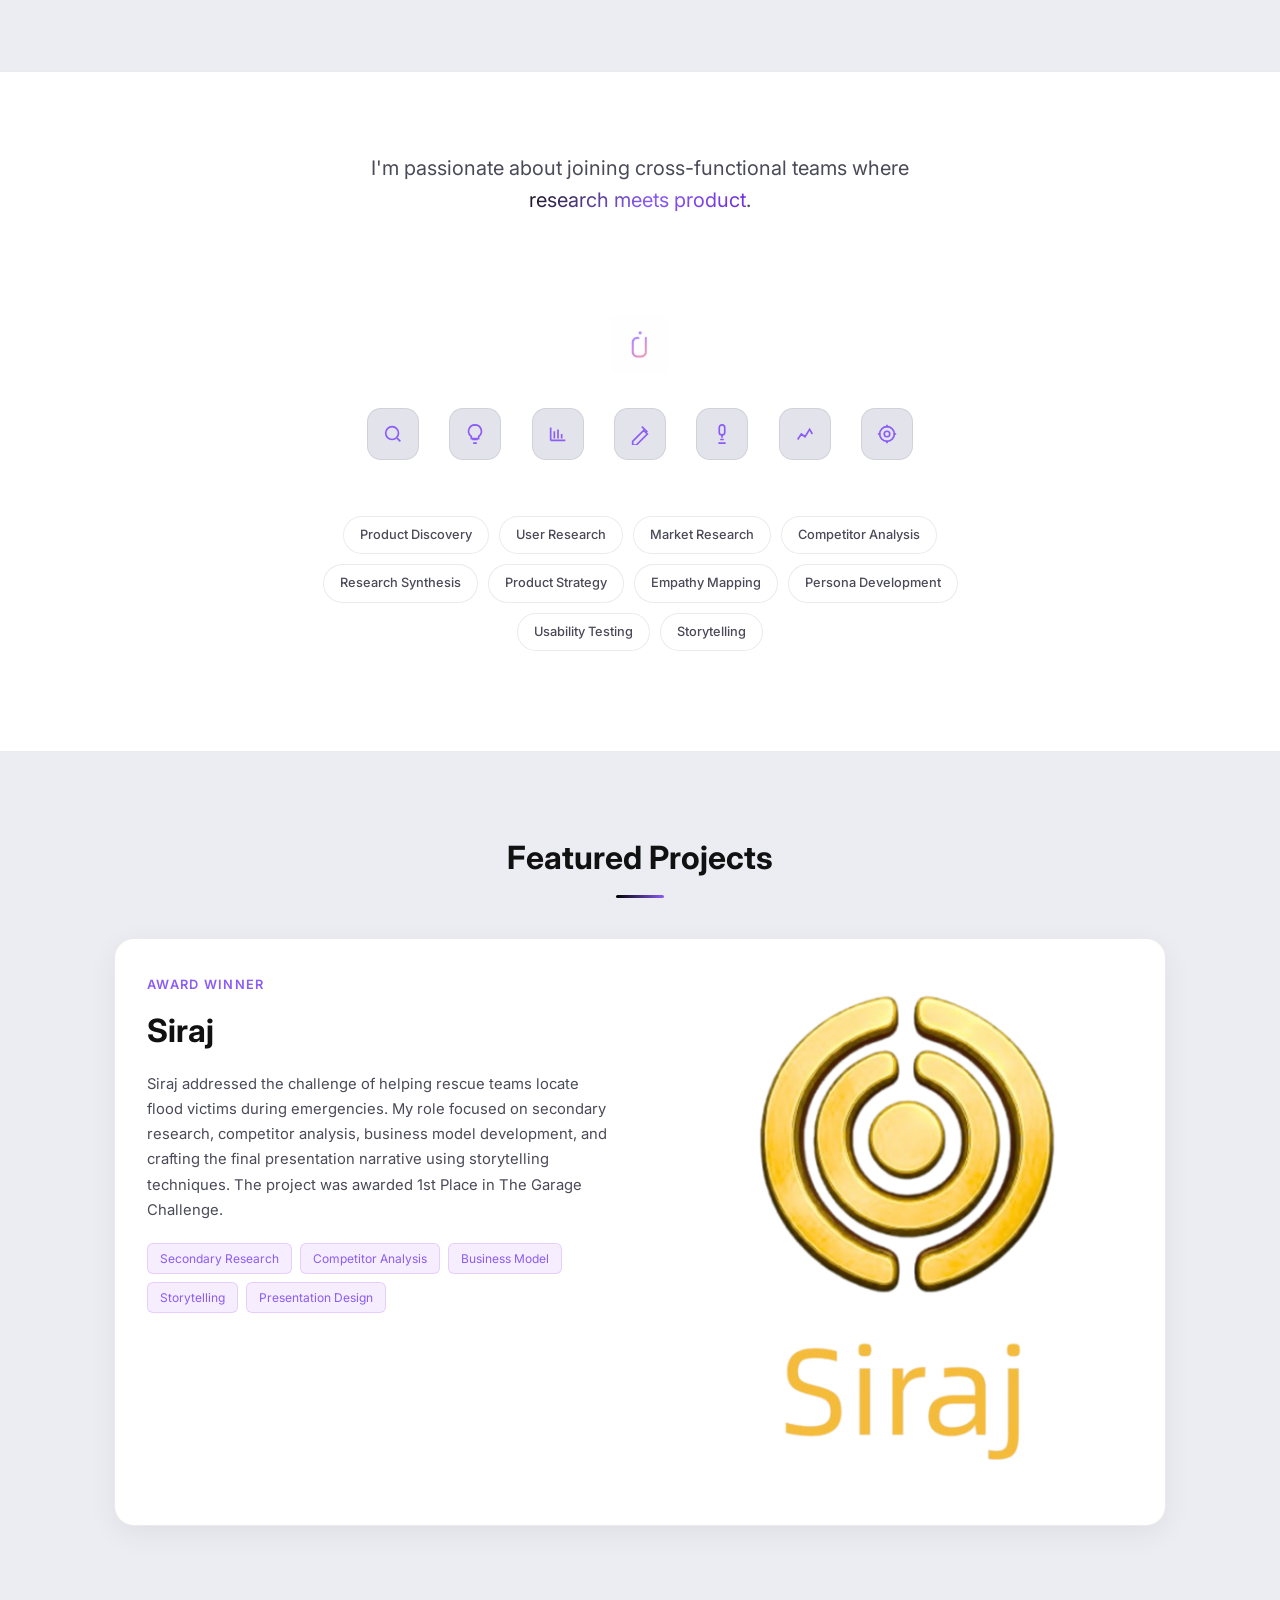
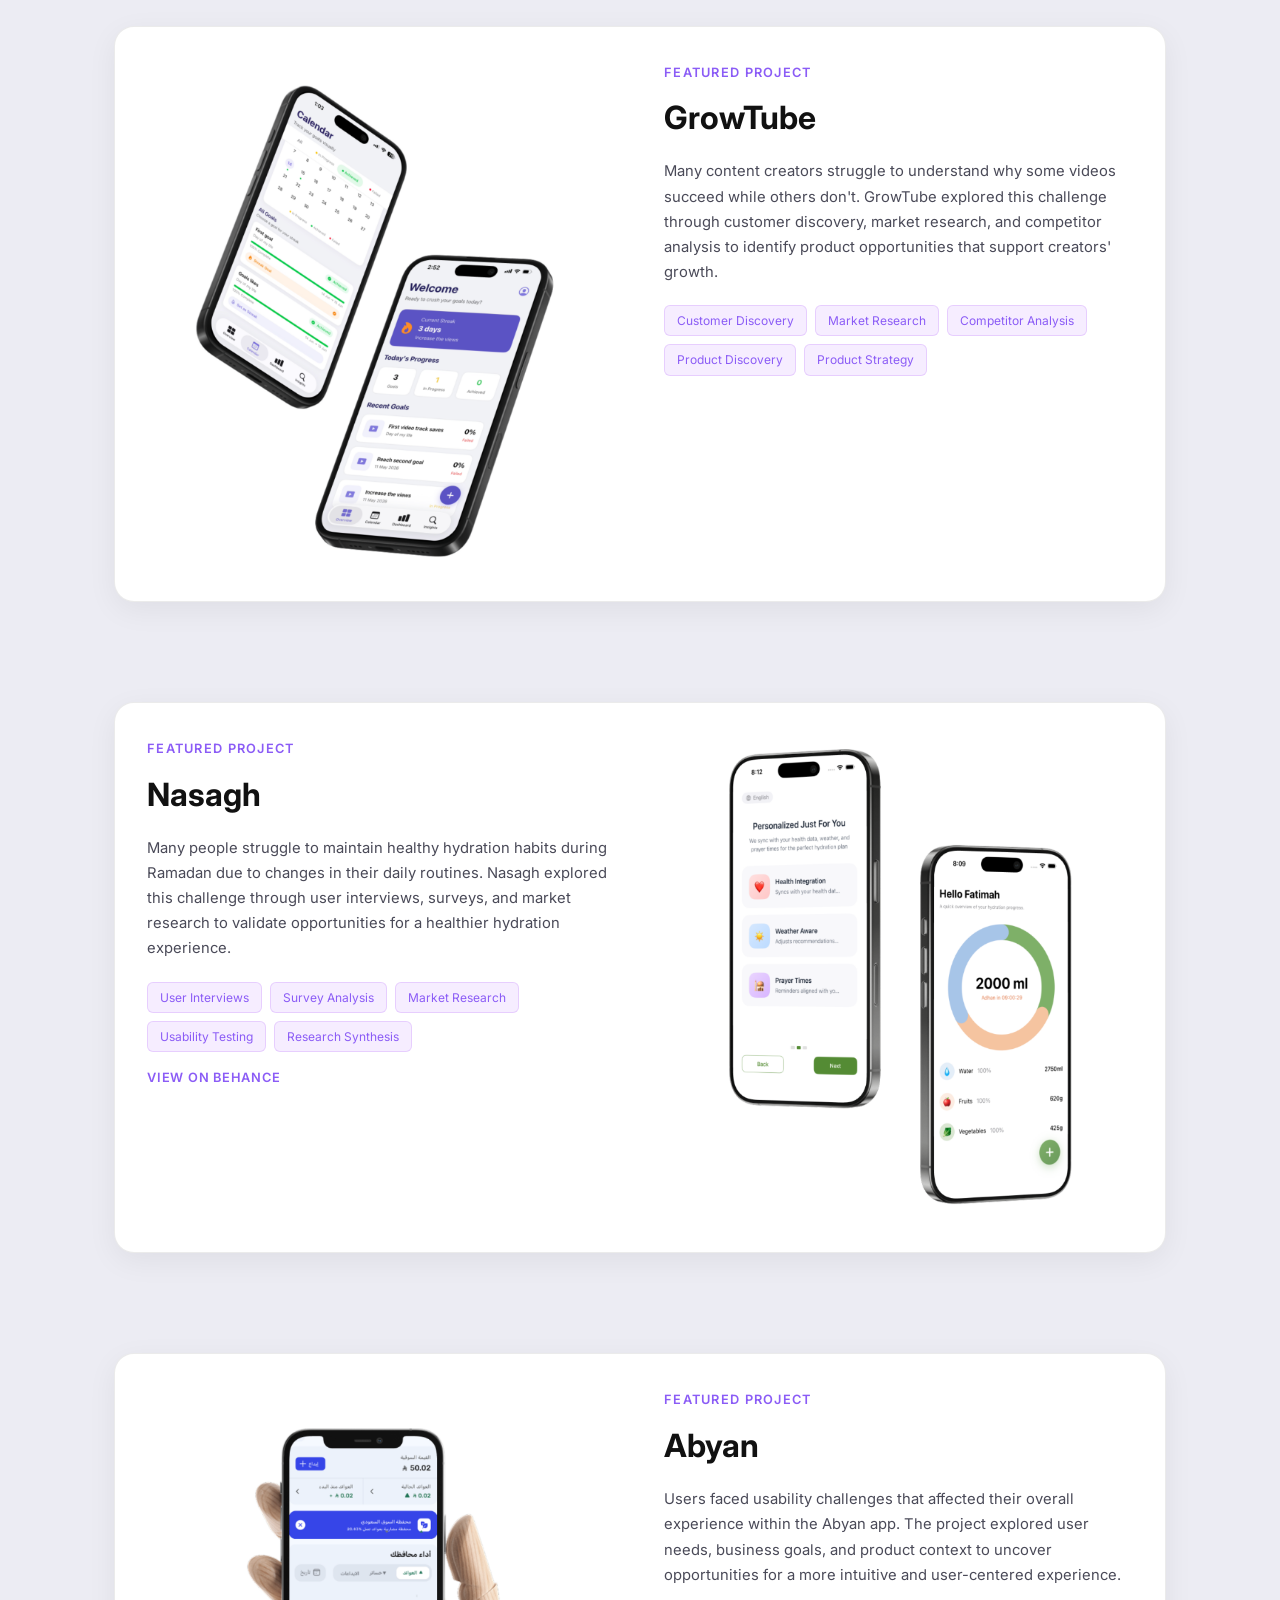
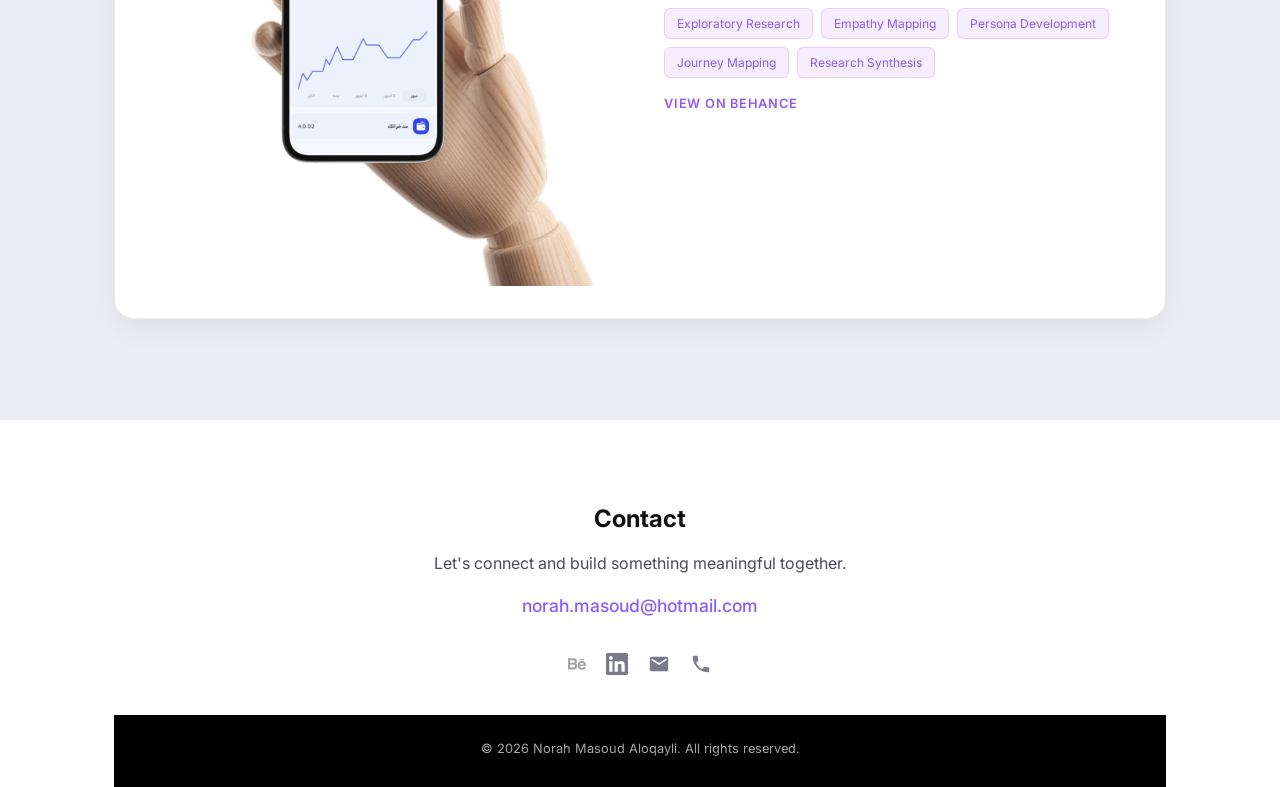
==== commit d5021944: "Replace Behance icon with official Bē wordmark logo. Use the standard Behance brand mark in the cont" ====
--- a/index.html
+++ b/index.html
@@ -283,7 +283,7 @@
       <a href="mailto:norah.masoud@hotmail.com" class="contact-email">norah.masoud@hotmail.com</a>
       <div class="contact-social">
         <a href="https://www.behance.net/norahaloqayli" target="_blank" rel="noopener" aria-label="Behance">
-          <svg viewBox="0 0 24 24" width="22" height="22" fill="currentColor" aria-hidden="true"><path d="M22 7h-7V5h7v2zm1.726 10c-.442 1.297-2.029 3-5.101 3-3.074 0-5.564-1.729-5.564-5.675 0-3.91 2.325-5.92 5.466-5.92 3.082 0 4.964 1.782 5.375 4.426.078.506.109 1.188.095 2.14H15.97c.13 3.211 3.483 3.312 4.631 2.042h3.125zM15.27 12.9h4.565c-.105-1.547-1.136-2.219-2.477-2.219-1.466 0-2.277.768-2.088 2.219zm-11.04 4.131H0V5.966h3.988c3.91 0 5.399 2.546 5.399 5.47 0 3.236-1.83 5.565-5.157 5.565zm.157-9.365H3.13v6.705h1.257c2.17 0 3.308-1.321 3.308-3.352 0-2.003-1.138-3.353-3.308-3.353z"/></svg>
+          <img src="assets/icons/behance.png" alt="" class="behance-icon" aria-hidden="true">
         </a>
         <a href="https://www.linkedin.com/in/norah-masoud" target="_blank" rel="noopener" aria-label="LinkedIn">
           <svg viewBox="0 0 24 24" width="22" height="22" fill="currentColor"><path d="M20.447 20.452h-3.554v-5.569c0-1.328-.027-3.037-1.852-3.037-1.853 0-2.136 1.445-2.136 2.939v5.667H9.351V9h3.414v1.561h.046c.477-.9 1.637-1.85 3.37-1.85 3.601 0 4.267 2.37 4.267 5.455v6.286zM5.337 7.433a2.062 2.062 0 01-2.063-2.065 2.064 2.064 0 112.063 2.065zm1.782 13.019H3.555V9h3.564v11.452zM22.225 0H1.771C.792 0 0 .774 0 1.729v20.542C0 23.227.792 24 1.771 24h20.451C23.2 24 24 23.227 24 22.271V1.729C24 .774 23.2 0 22.222 0h.003z"/></svg>
--- a/css/style.css
+++ b/css/style.css
@@ -902,6 +902,19 @@
   transform: translateY(-2px);
 }
 
+.contact-social .behance-icon {
+  height: 18px;
+  width: auto;
+  display: block;
+  opacity: 0.72;
+  transition: opacity var(--transition), filter var(--transition);
+}
+
+.contact-social a:hover .behance-icon {
+  opacity: 1;
+  filter: brightness(0) saturate(100%) invert(52%) sepia(86%) saturate(2476%) hue-rotate(228deg) brightness(98%) contrast(93%);
+}
+
 .contact-copy {
   font-size: 0.8rem;
   color: rgba(255, 255, 255, 0.65);
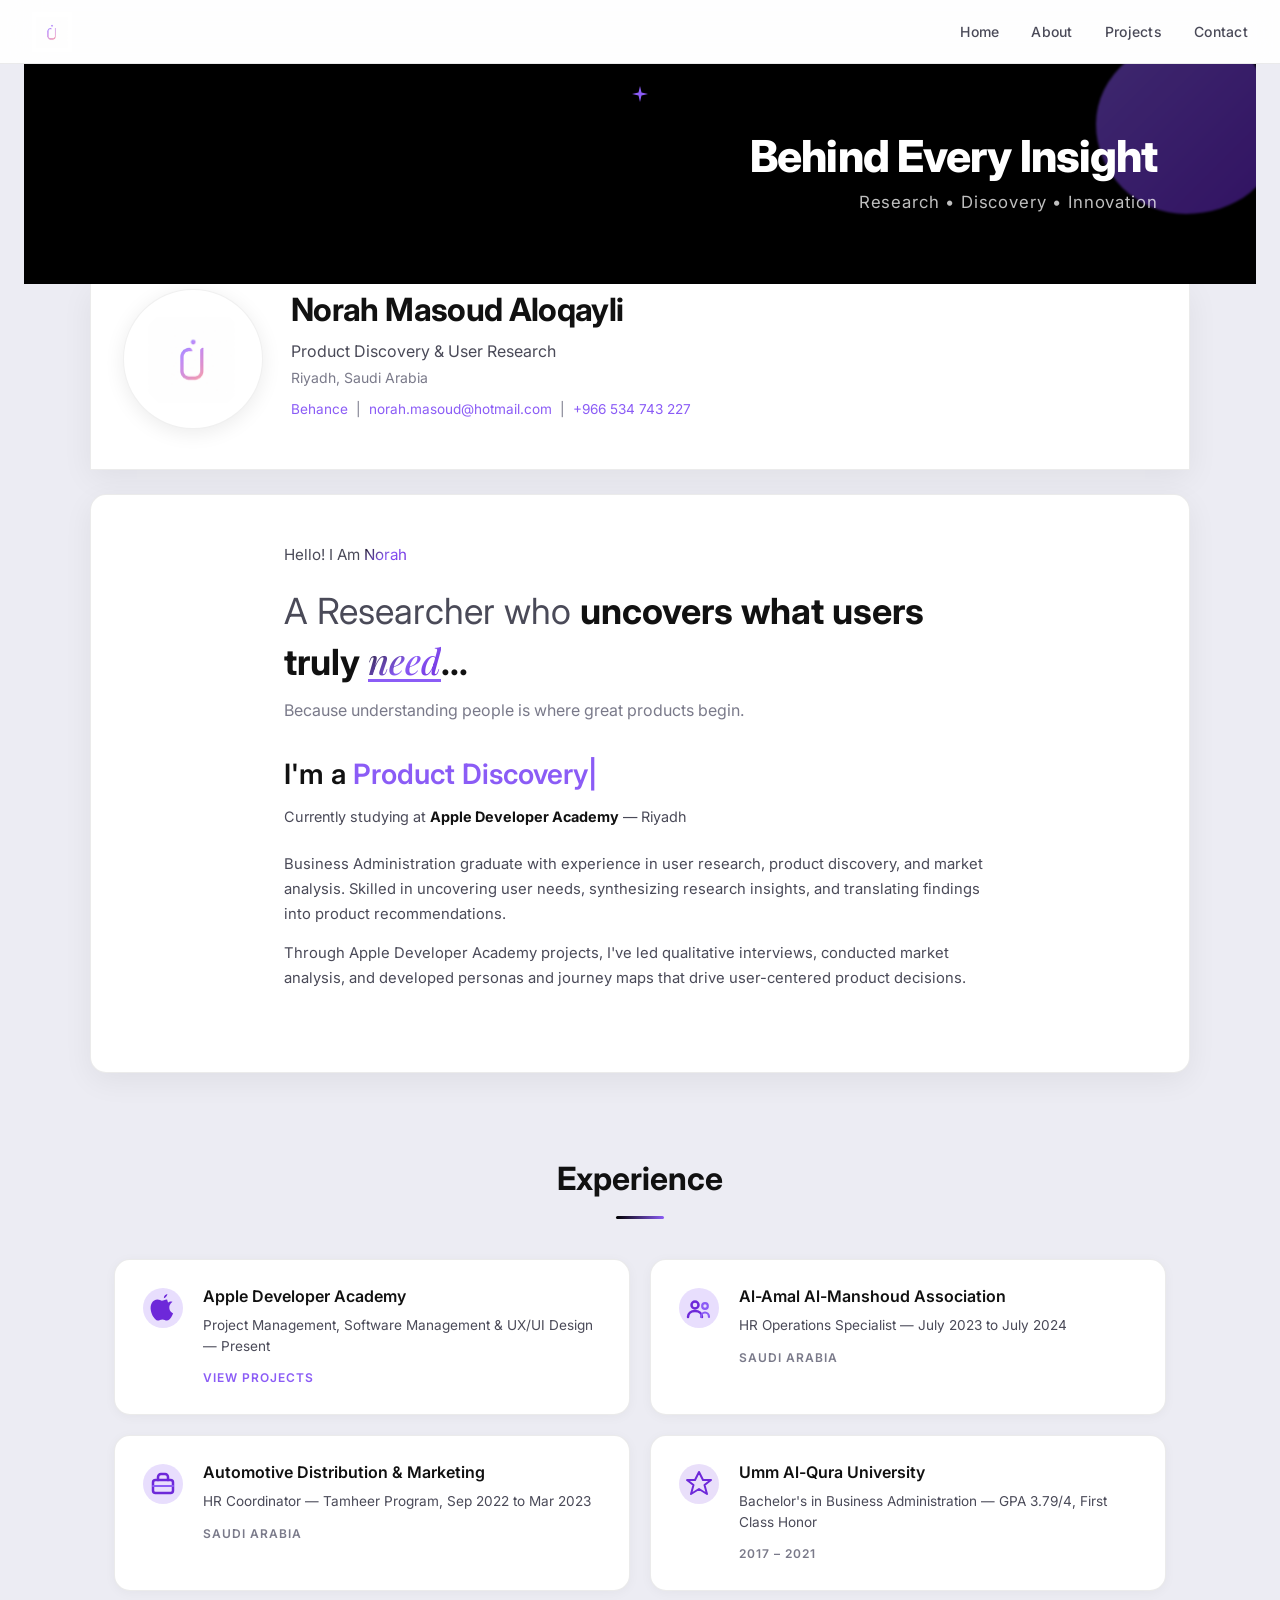
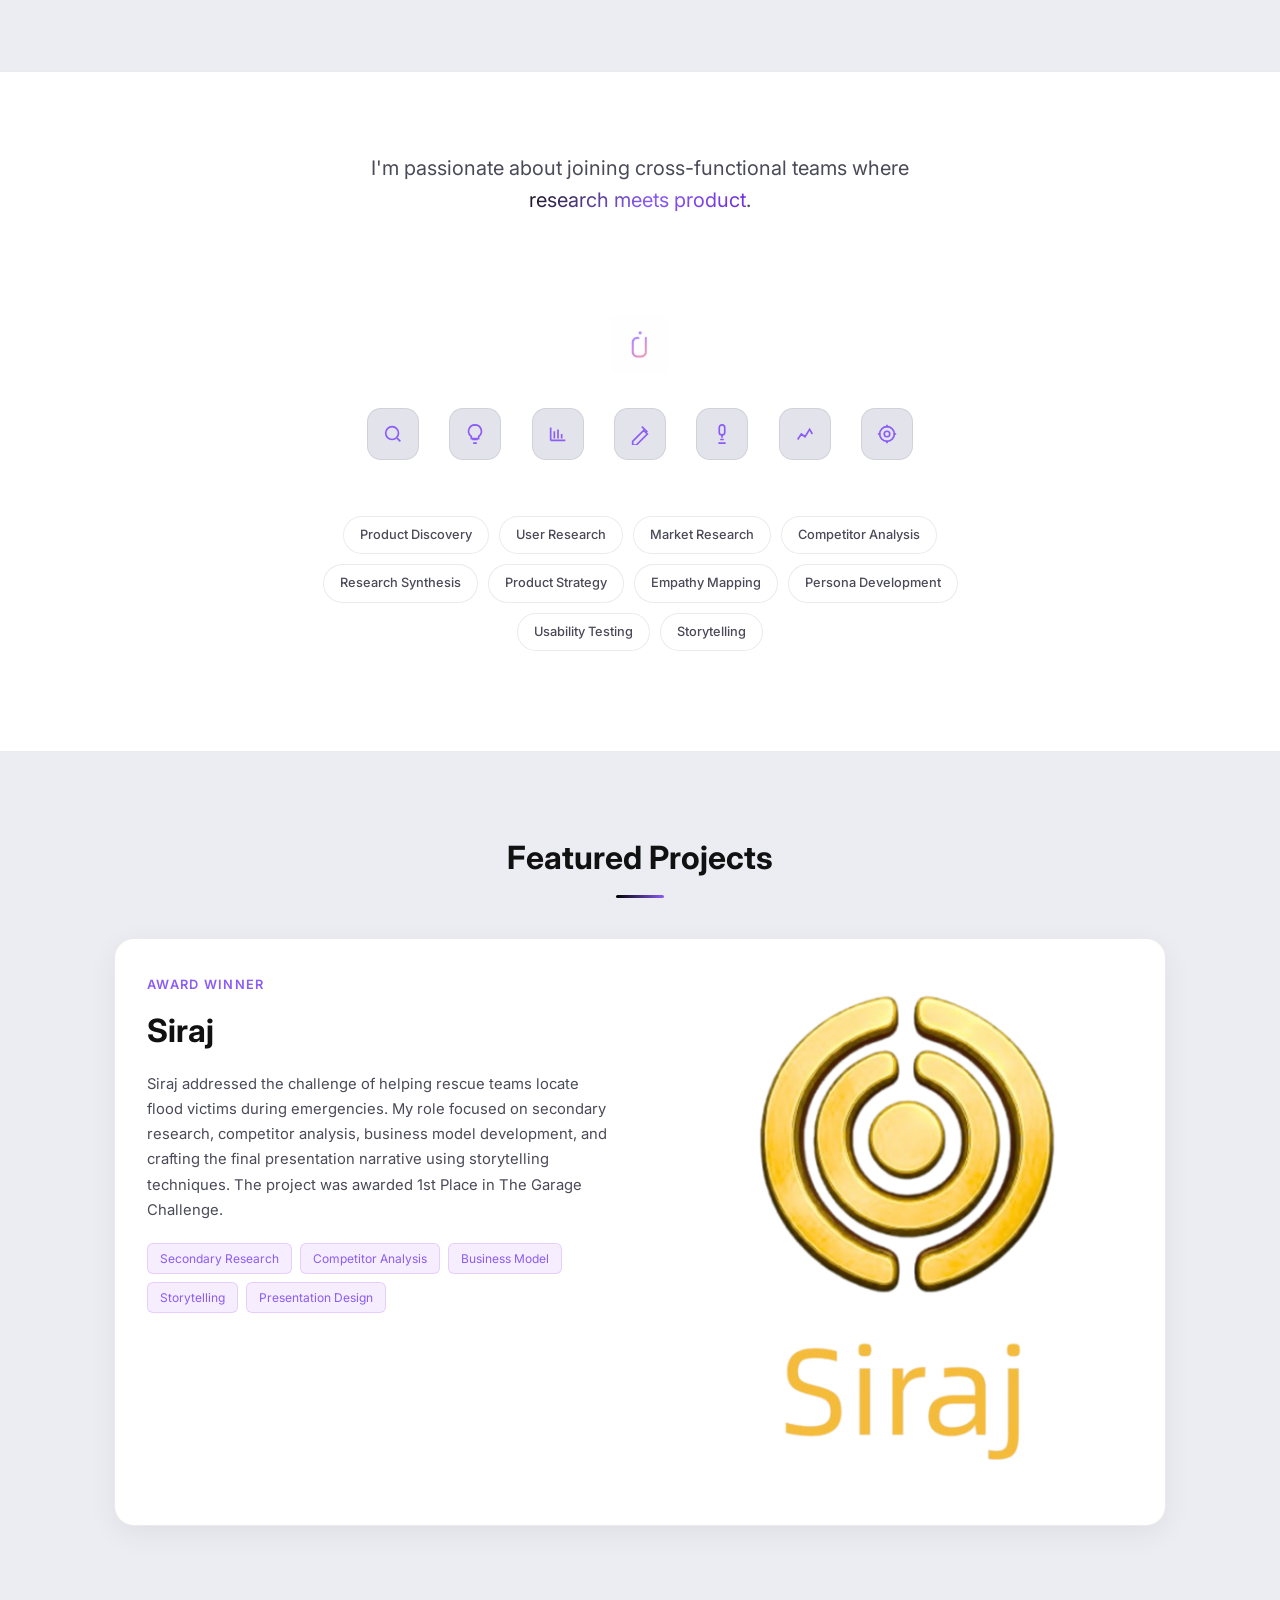
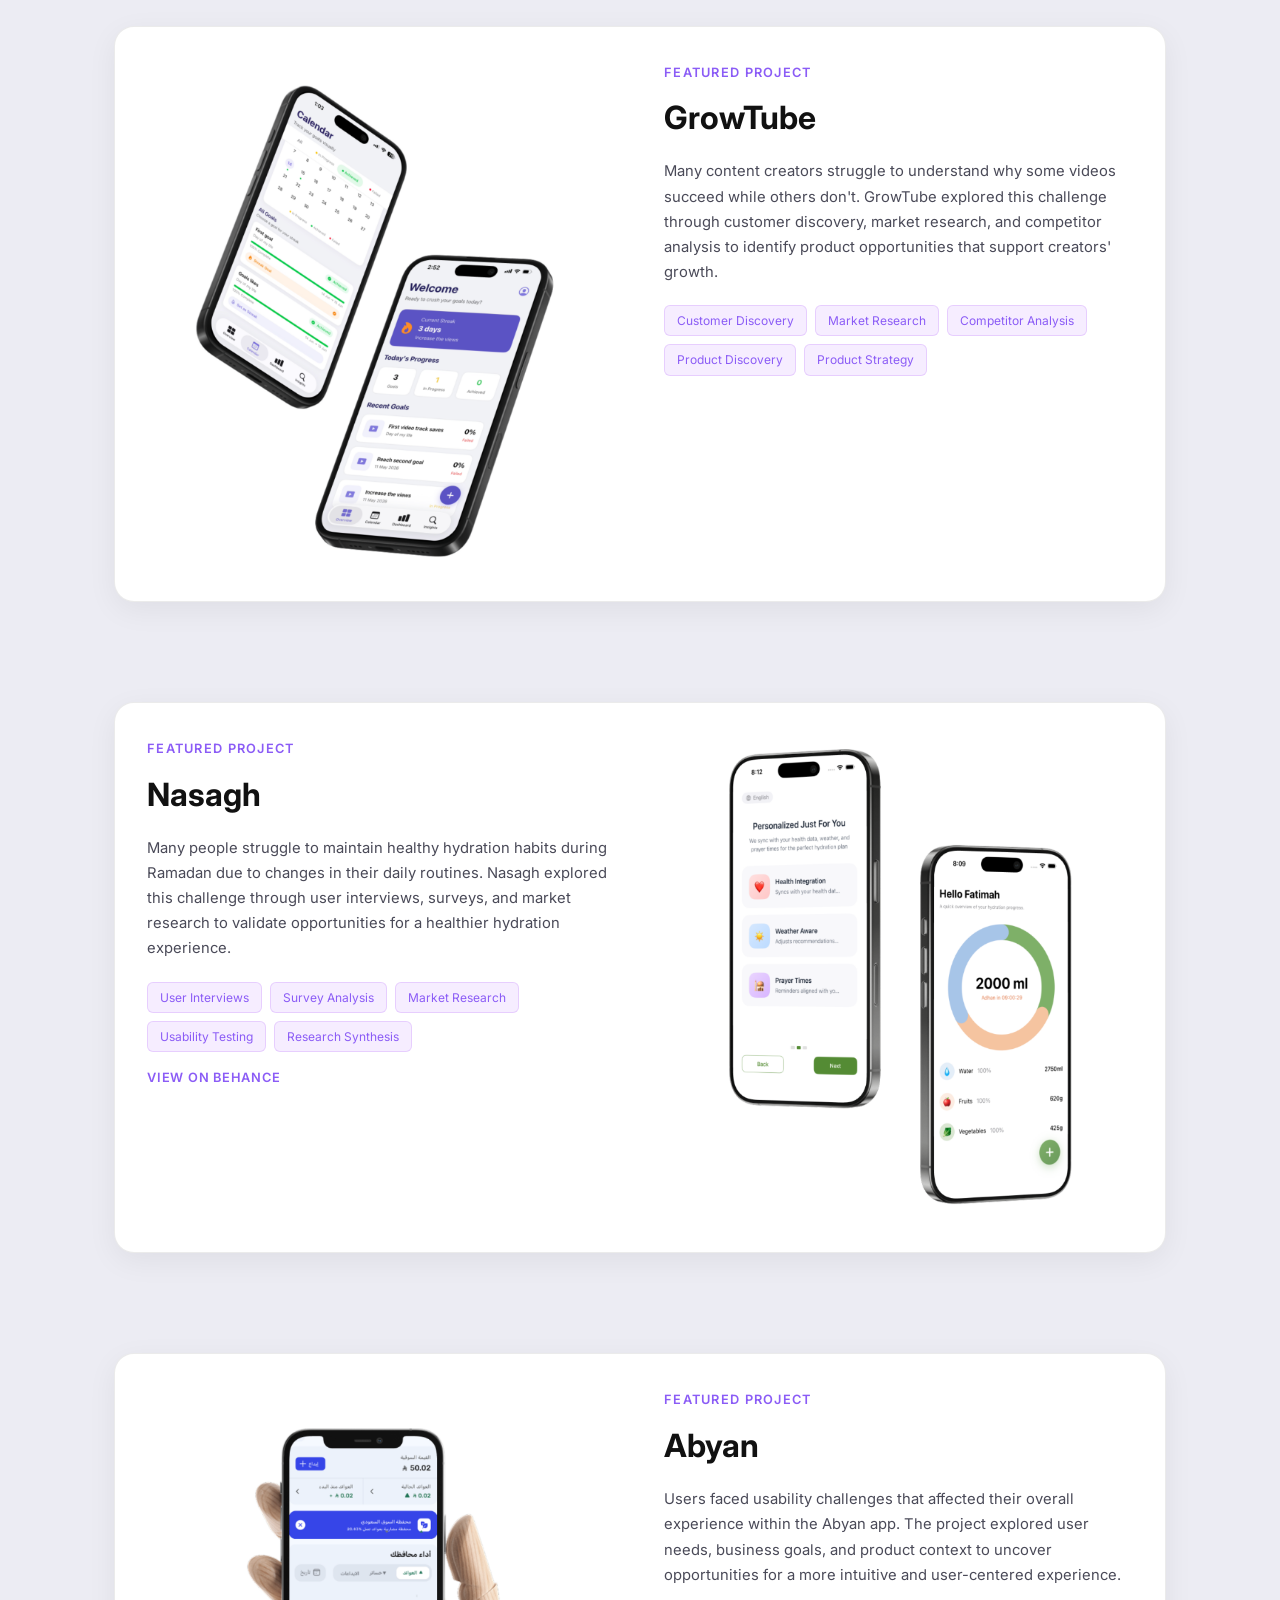
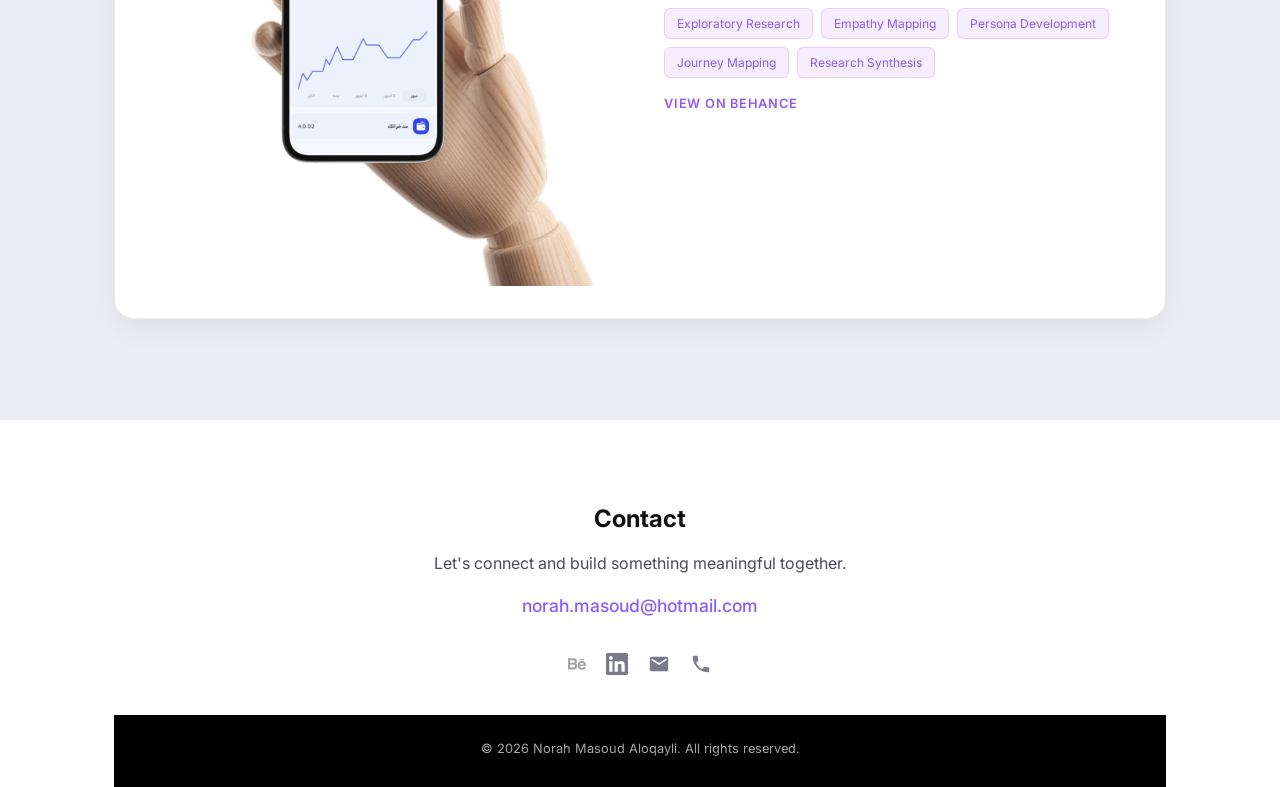
==== commit 8757167e: "Use Apple logo icon for Apple Developer Academy experience card. Replace the chart icon with a brand" ====
--- a/index.html
+++ b/index.html
@@ -96,7 +96,7 @@
         <div class="experience-grid">
           <article class="exp-card">
             <div class="exp-icon exp-icon-1">
-              <svg viewBox="0 0 48 48" fill="none"><circle cx="24" cy="24" r="20" fill="#8b5cf6" opacity="0.2"/><path d="M16 28L22 22L28 26L34 18" stroke="#8b5cf6" stroke-width="2.5" stroke-linecap="round" stroke-linejoin="round"/></svg>
+              <svg viewBox="0 0 48 48" fill="none"><circle cx="24" cy="24" r="20" fill="#8b5cf6" opacity="0.2"/><path fill="#6d28d9" d="M24.8 14.2c.1-2.1 1.8-3.9 3.6-4.1-.3 2.1-1.9 3.9-3.6 4.1zm3.3 1.2c-2.2-.1-4.1 1.3-5.1 1.3-1.1 0-2.7-1.2-4.5-1.2-2.3 0-4.5 1.4-5.7 3.5-2.5 4.3-.6 10.6 1.7 14.1 1.2 1.7 2.5 3.6 4.4 3.5 1.7-.1 2.4-1.1 4.5-1.1 2.1 0 2.7 1.1 4.5 1.1 1.9 0 3.1-1.7 4.3-3.4 1.3-2 1.9-3.9 1.9-4-.1 0-3.8-1.5-3.8-5.8.1-3.7 3.1-5.5 3.2-5.5-.1-.1-2.6-1-4.4.9z"/></svg>
             </div>
             <div class="exp-body">
               <h3>Apple Developer Academy</h3>
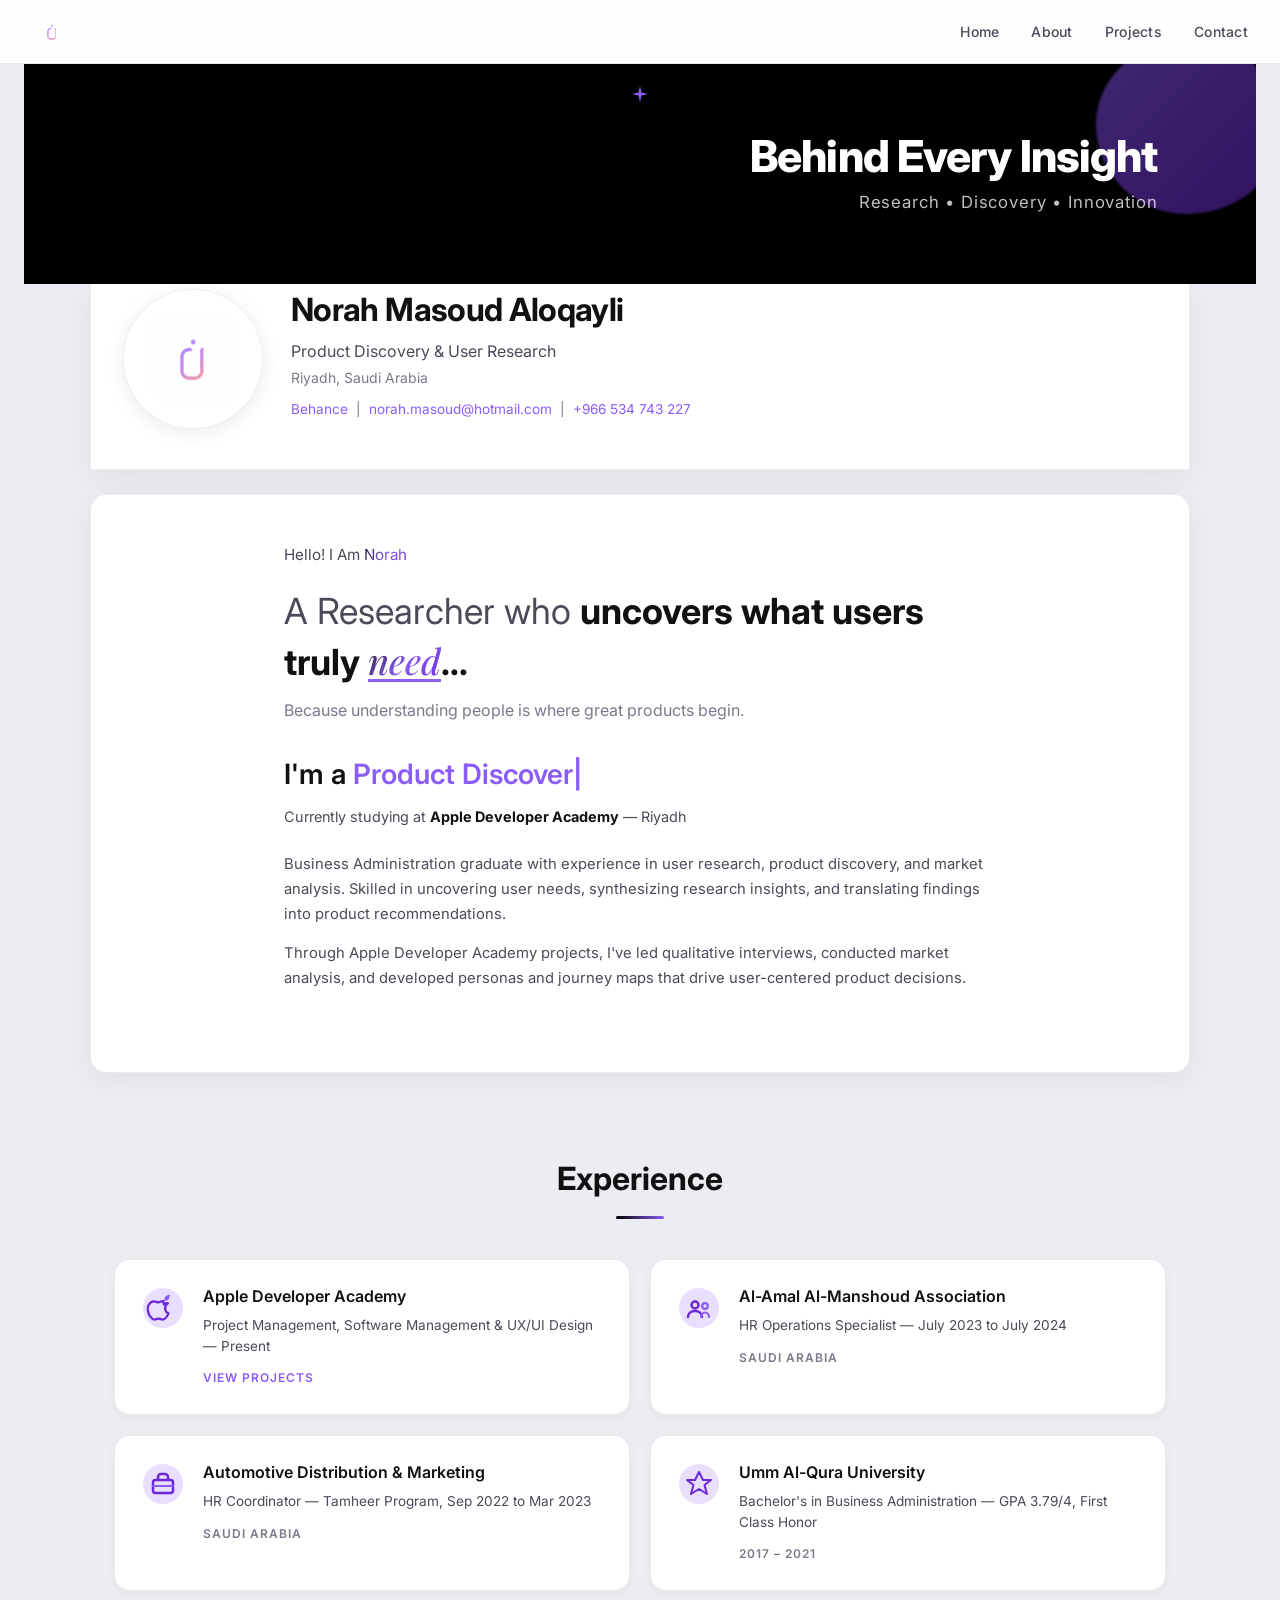
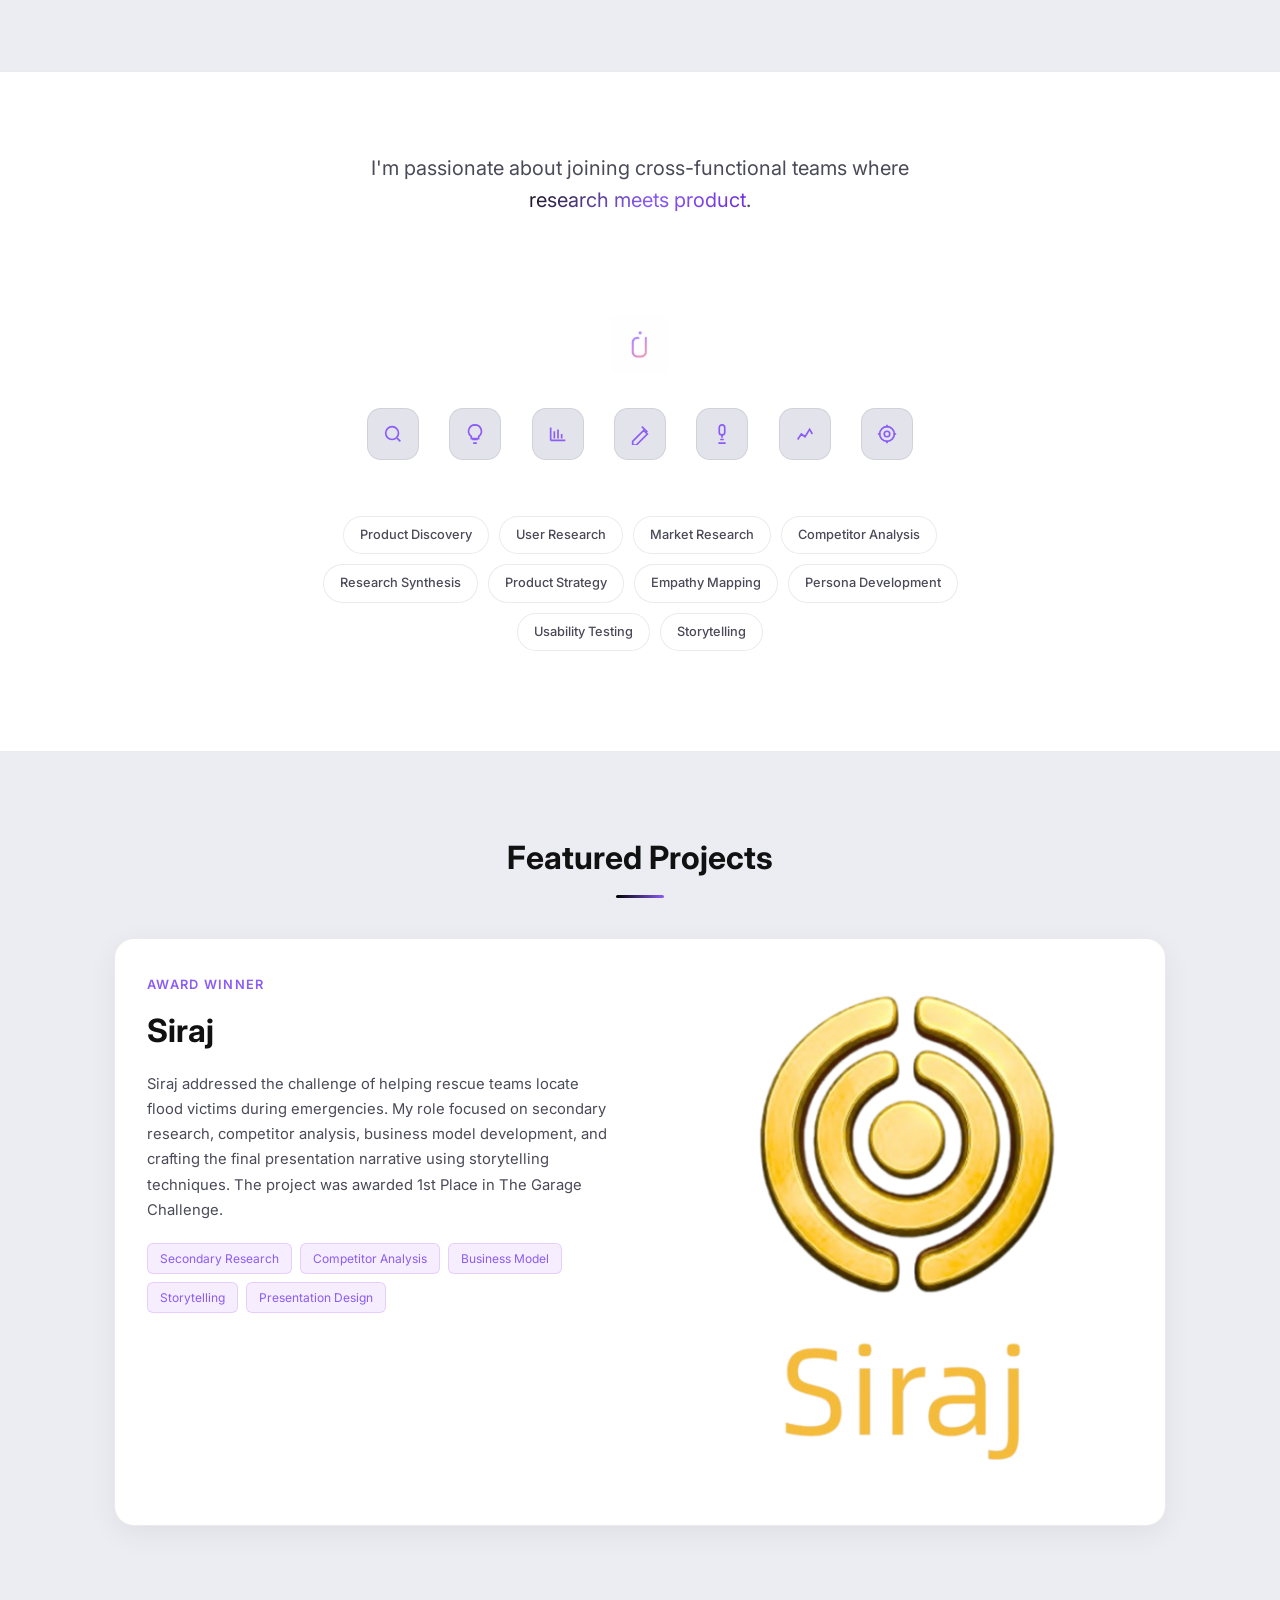
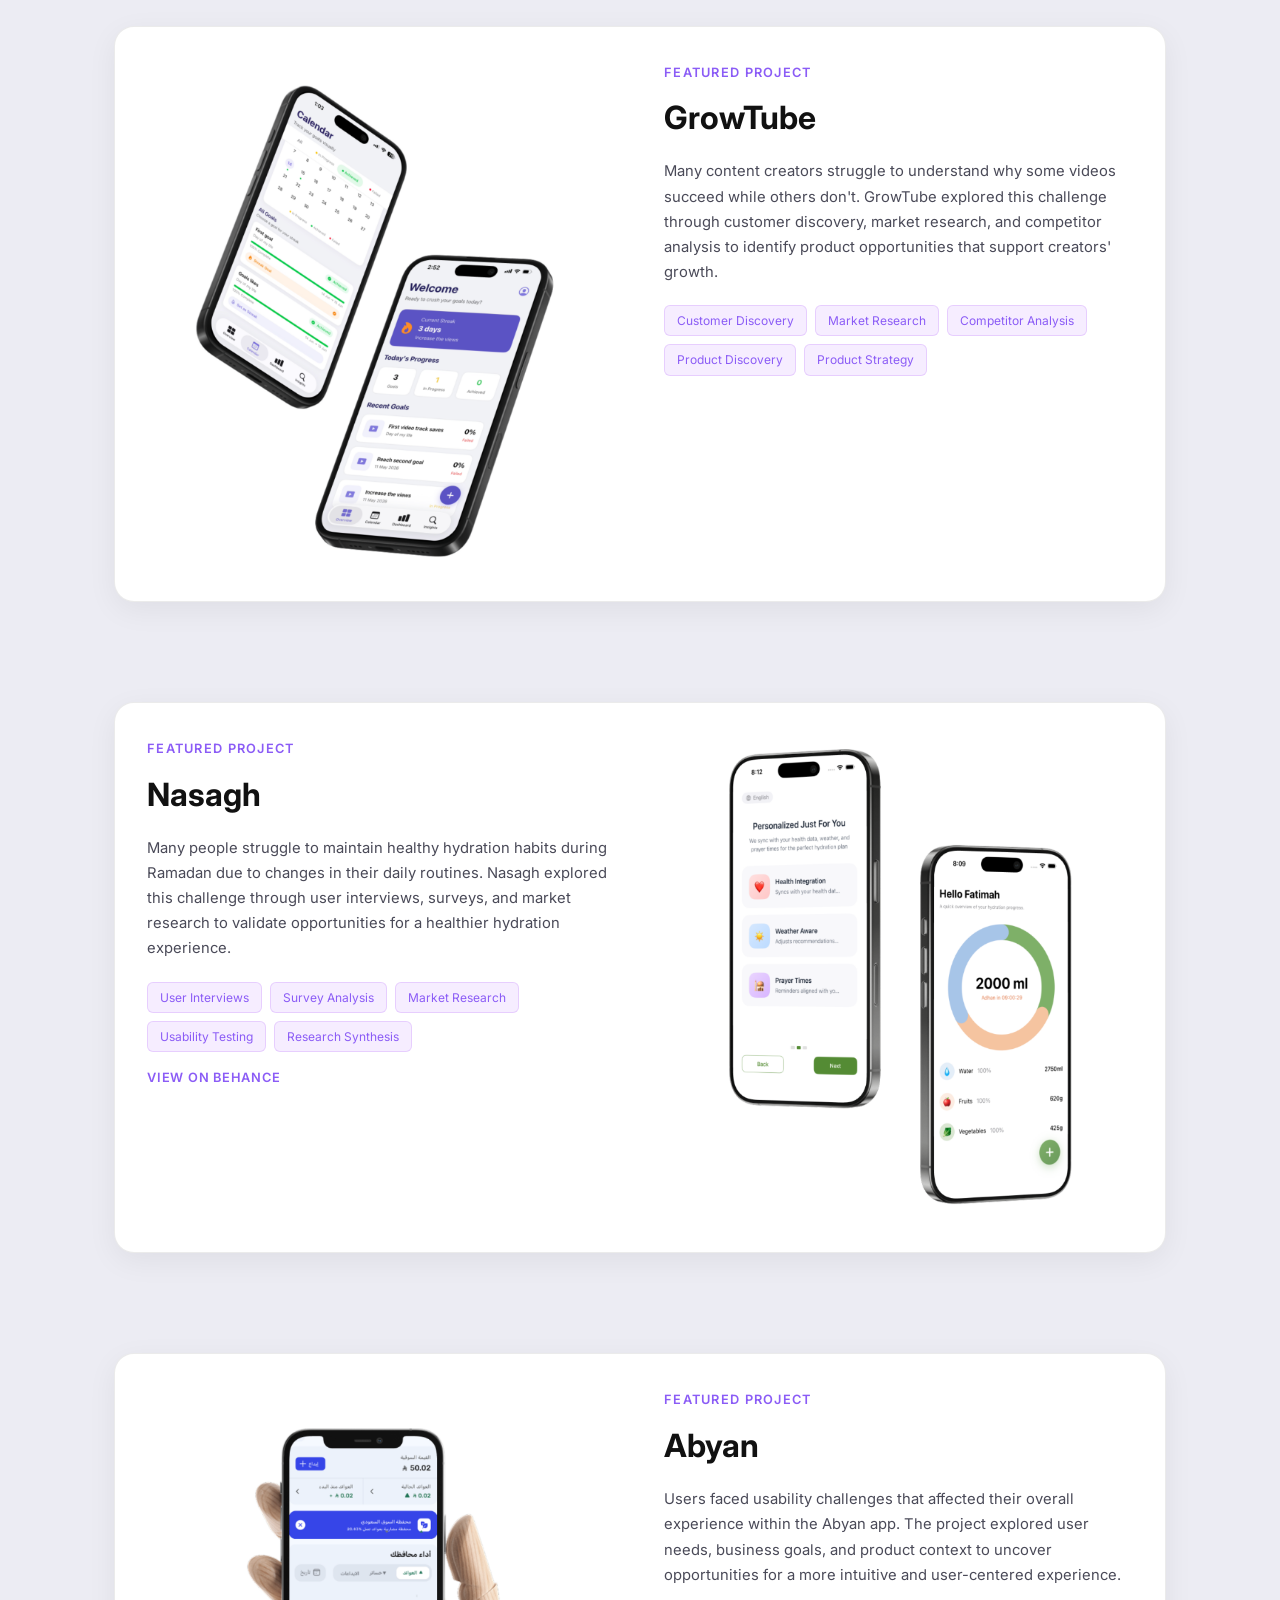
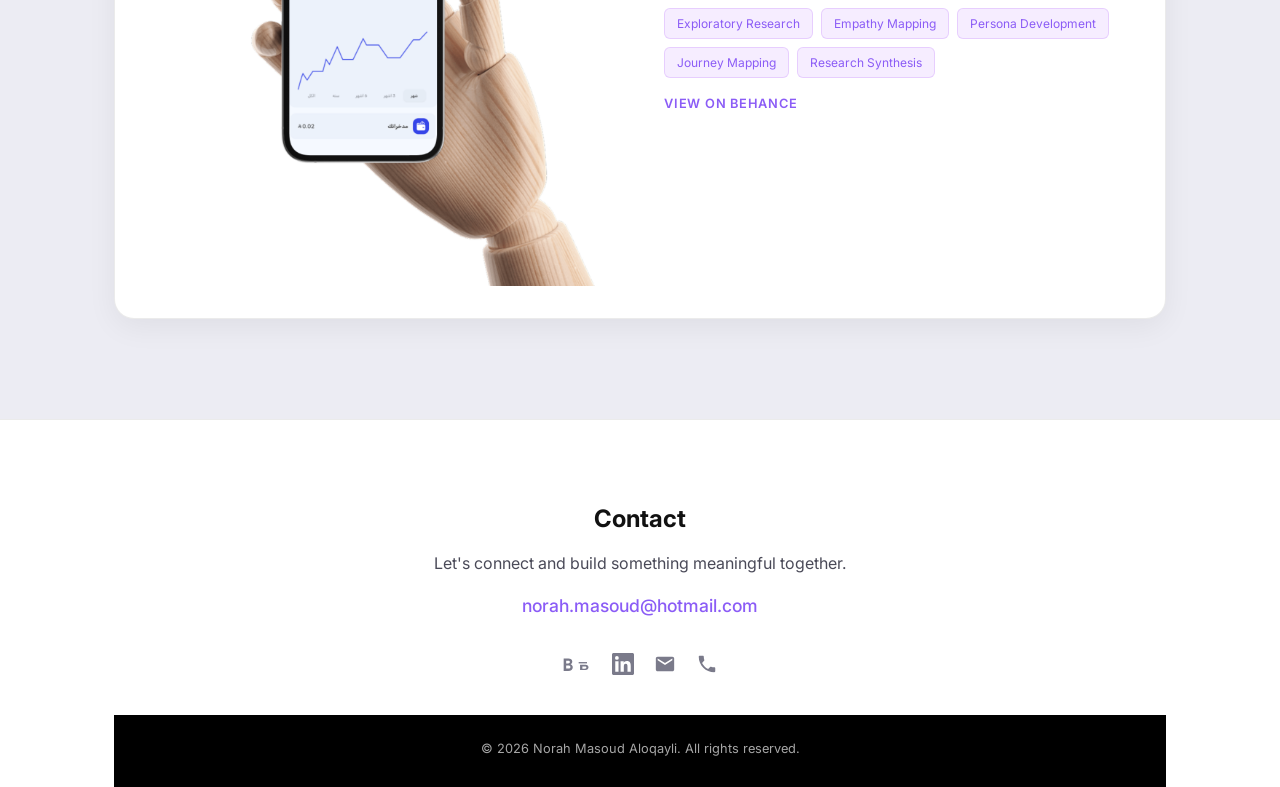
==== commit d003c72e: "Redesign Apple and Behance icons to match site icon styles. Use outline apple in experience cards an" ====
--- a/index.html
+++ b/index.html
@@ -96,7 +96,7 @@
         <div class="experience-grid">
           <article class="exp-card">
             <div class="exp-icon exp-icon-1">
-              <svg viewBox="0 0 48 48" fill="none"><circle cx="24" cy="24" r="20" fill="#8b5cf6" opacity="0.2"/><path fill="#6d28d9" d="M24.8 14.2c.1-2.1 1.8-3.9 3.6-4.1-.3 2.1-1.9 3.9-3.6 4.1zm3.3 1.2c-2.2-.1-4.1 1.3-5.1 1.3-1.1 0-2.7-1.2-4.5-1.2-2.3 0-4.5 1.4-5.7 3.5-2.5 4.3-.6 10.6 1.7 14.1 1.2 1.7 2.5 3.6 4.4 3.5 1.7-.1 2.4-1.1 4.5-1.1 2.1 0 2.7 1.1 4.5 1.1 1.9 0 3.1-1.7 4.3-3.4 1.3-2 1.9-3.9 1.9-4-.1 0-3.8-1.5-3.8-5.8.1-3.7 3.1-5.5 3.2-5.5-.1-.1-2.6-1-4.4.9z"/></svg>
+              <svg viewBox="0 0 48 48" fill="none"><circle cx="24" cy="24" r="20" fill="#8b5cf6" opacity="0.2"/><path d="M26.2 15.8c.3-2 1.9-3.6 3.4-3.8-.3 2.1-1.8 3.7-3.4 3.8z" stroke="#8b5cf6" stroke-width="2" stroke-linecap="round"/><path d="M24.2 17.2c-2.2-.2-4 1.2-5 1.2-1.1 0-2.6-1.1-4.2-1.1-2.1 0-4.1 1.3-5.2 3.4-2.3 3.7-.6 9.1 1.6 11.9 1.1 1.5 2.3 3.1 4.1 3 1.6-.1 2.2-.9 4.1-.9 1.9 0 2.5.8 4.1.9 1.8 0 2.9-1.5 4-2.9 1.2-1.7 1.8-3.3 1.8-3.4 0 0-3.4-1.3-3.4-5.1.1-3.2 2.8-4.8 2.9-4.8-.1-.1-2.5-.9-4.2 1z" stroke="#6d28d9" stroke-width="2.3" stroke-linejoin="round"/></svg>
             </div>
             <div class="exp-body">
               <h3>Apple Developer Academy</h3>
@@ -283,7 +283,7 @@
       <a href="mailto:norah.masoud@hotmail.com" class="contact-email">norah.masoud@hotmail.com</a>
       <div class="contact-social">
         <a href="https://www.behance.net/norahaloqayli" target="_blank" rel="noopener" aria-label="Behance">
-          <img src="assets/icons/behance.png" alt="" class="behance-icon" aria-hidden="true">
+          <svg viewBox="0 0 54 24" width="30" height="22" fill="currentColor" aria-hidden="true"><path d="M3 2h8.5c4.2 0 7 2.2 7 5.7 0 2.3-1.1 4-3 4.8 2.4.9 3.9 2.8 3.9 5.5 0 4-3.2 6.8-8.2 6.8H3V2zm4.5 4.2v5h3.5c2 0 3.2-1 3.2-2.6 0-1.5-1.1-2.4-3-2.4h-3.7zm0 8.7v5.4h4c2.2 0 3.6-1.1 3.6-2.8 0-1.6-1.3-2.6-3.6-2.6h-4z"/><path d="M30 8.5h15v2.4H30V8.5z"/><path d="M32.5 13.2h10c3.2 0 5.2 1.8 5.2 4.6 0 2.9-2.1 4.8-5.4 4.8h-9.8v-9.4zm4.2 2.3v5h4.8c1.5 0 2.4-.8 2.4-2.1 0-1.3-.9-2-2.6-2h-4.6z"/></svg>
         </a>
         <a href="https://www.linkedin.com/in/norah-masoud" target="_blank" rel="noopener" aria-label="LinkedIn">
           <svg viewBox="0 0 24 24" width="22" height="22" fill="currentColor"><path d="M20.447 20.452h-3.554v-5.569c0-1.328-.027-3.037-1.852-3.037-1.853 0-2.136 1.445-2.136 2.939v5.667H9.351V9h3.414v1.561h.046c.477-.9 1.637-1.85 3.37-1.85 3.601 0 4.267 2.37 4.267 5.455v6.286zM5.337 7.433a2.062 2.062 0 01-2.063-2.065 2.064 2.064 0 112.063 2.065zm1.782 13.019H3.555V9h3.564v11.452zM22.225 0H1.771C.792 0 0 .774 0 1.729v20.542C0 23.227.792 24 1.771 24h20.451C23.2 24 24 23.227 24 22.271V1.729C24 .774 23.2 0 22.222 0h.003z"/></svg>
--- a/css/style.css
+++ b/css/style.css
@@ -902,19 +902,6 @@
   transform: translateY(-2px);
 }
 
-.contact-social .behance-icon {
-  height: 18px;
-  width: auto;
-  display: block;
-  opacity: 0.72;
-  transition: opacity var(--transition), filter var(--transition);
-}
-
-.contact-social a:hover .behance-icon {
-  opacity: 1;
-  filter: brightness(0) saturate(100%) invert(52%) sepia(86%) saturate(2476%) hue-rotate(228deg) brightness(98%) contrast(93%);
-}
-
 .contact-copy {
   font-size: 0.8rem;
   color: rgba(255, 255, 255, 0.65);
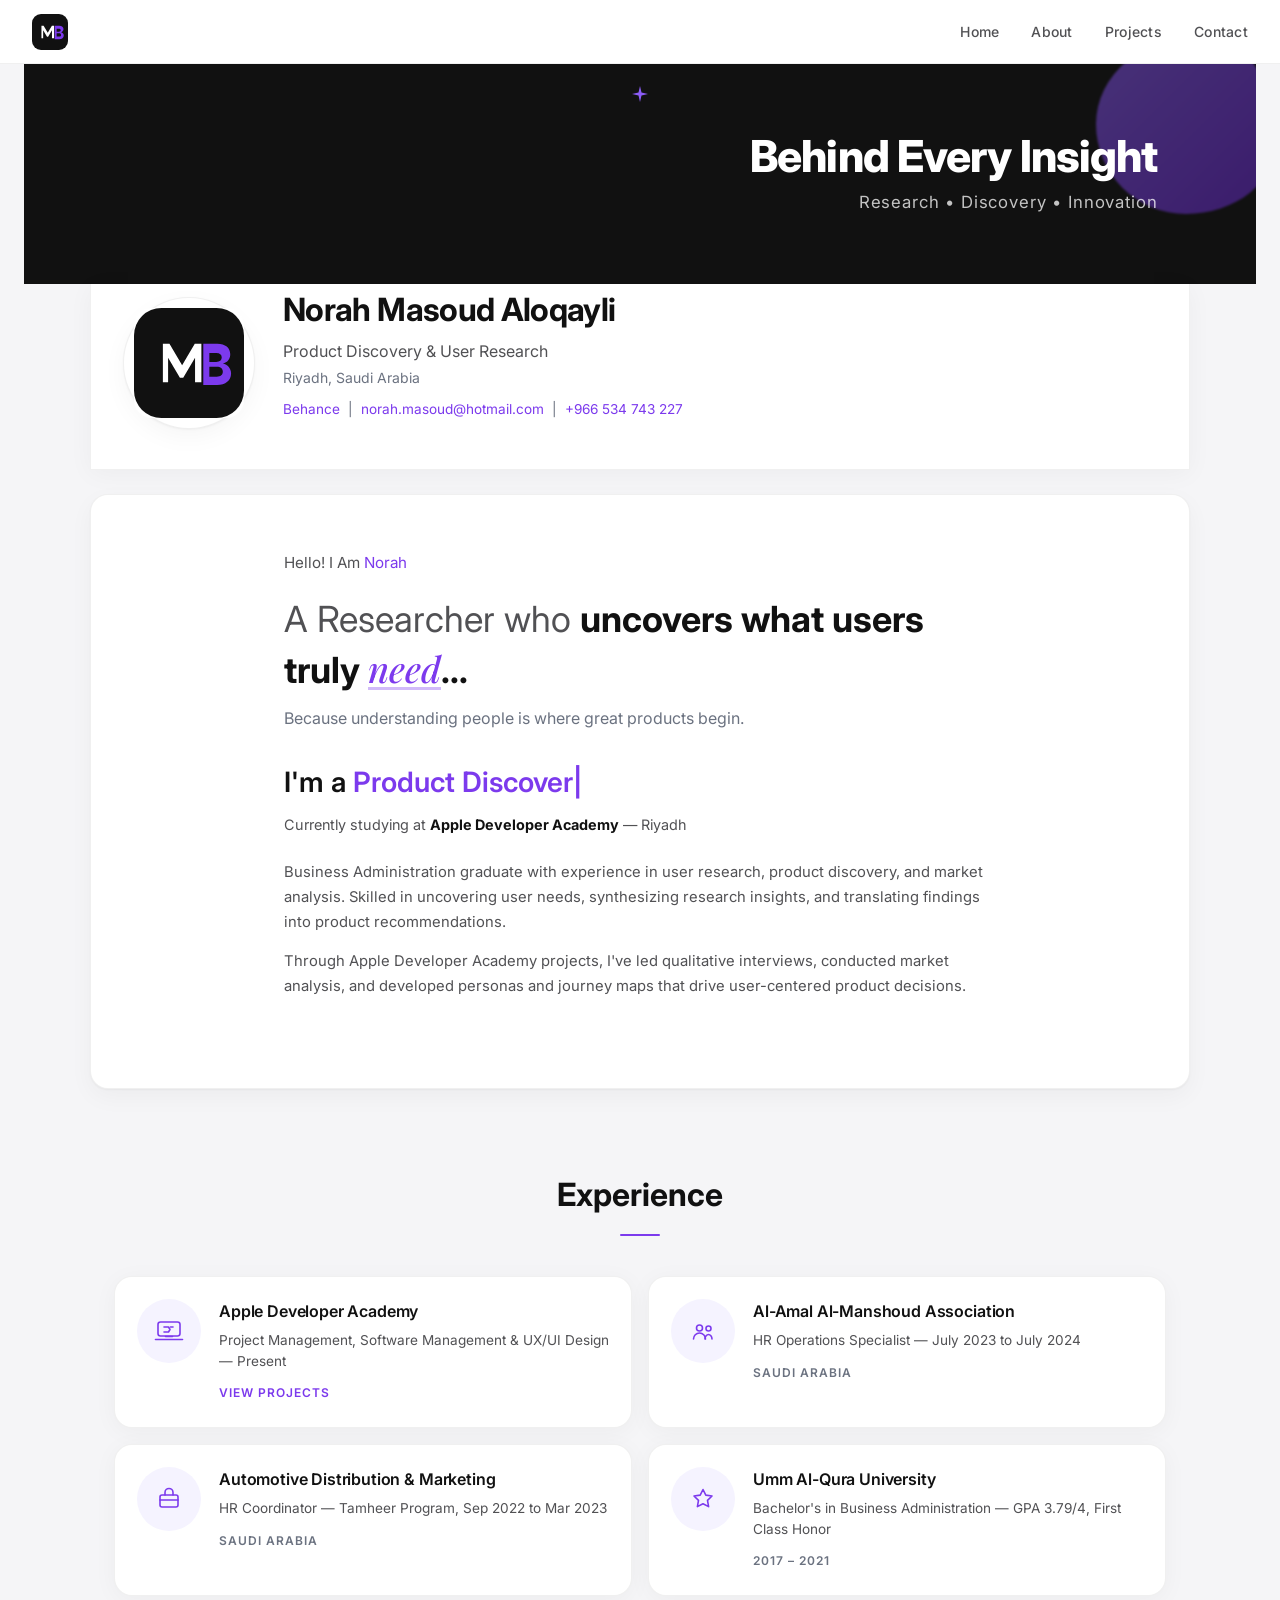
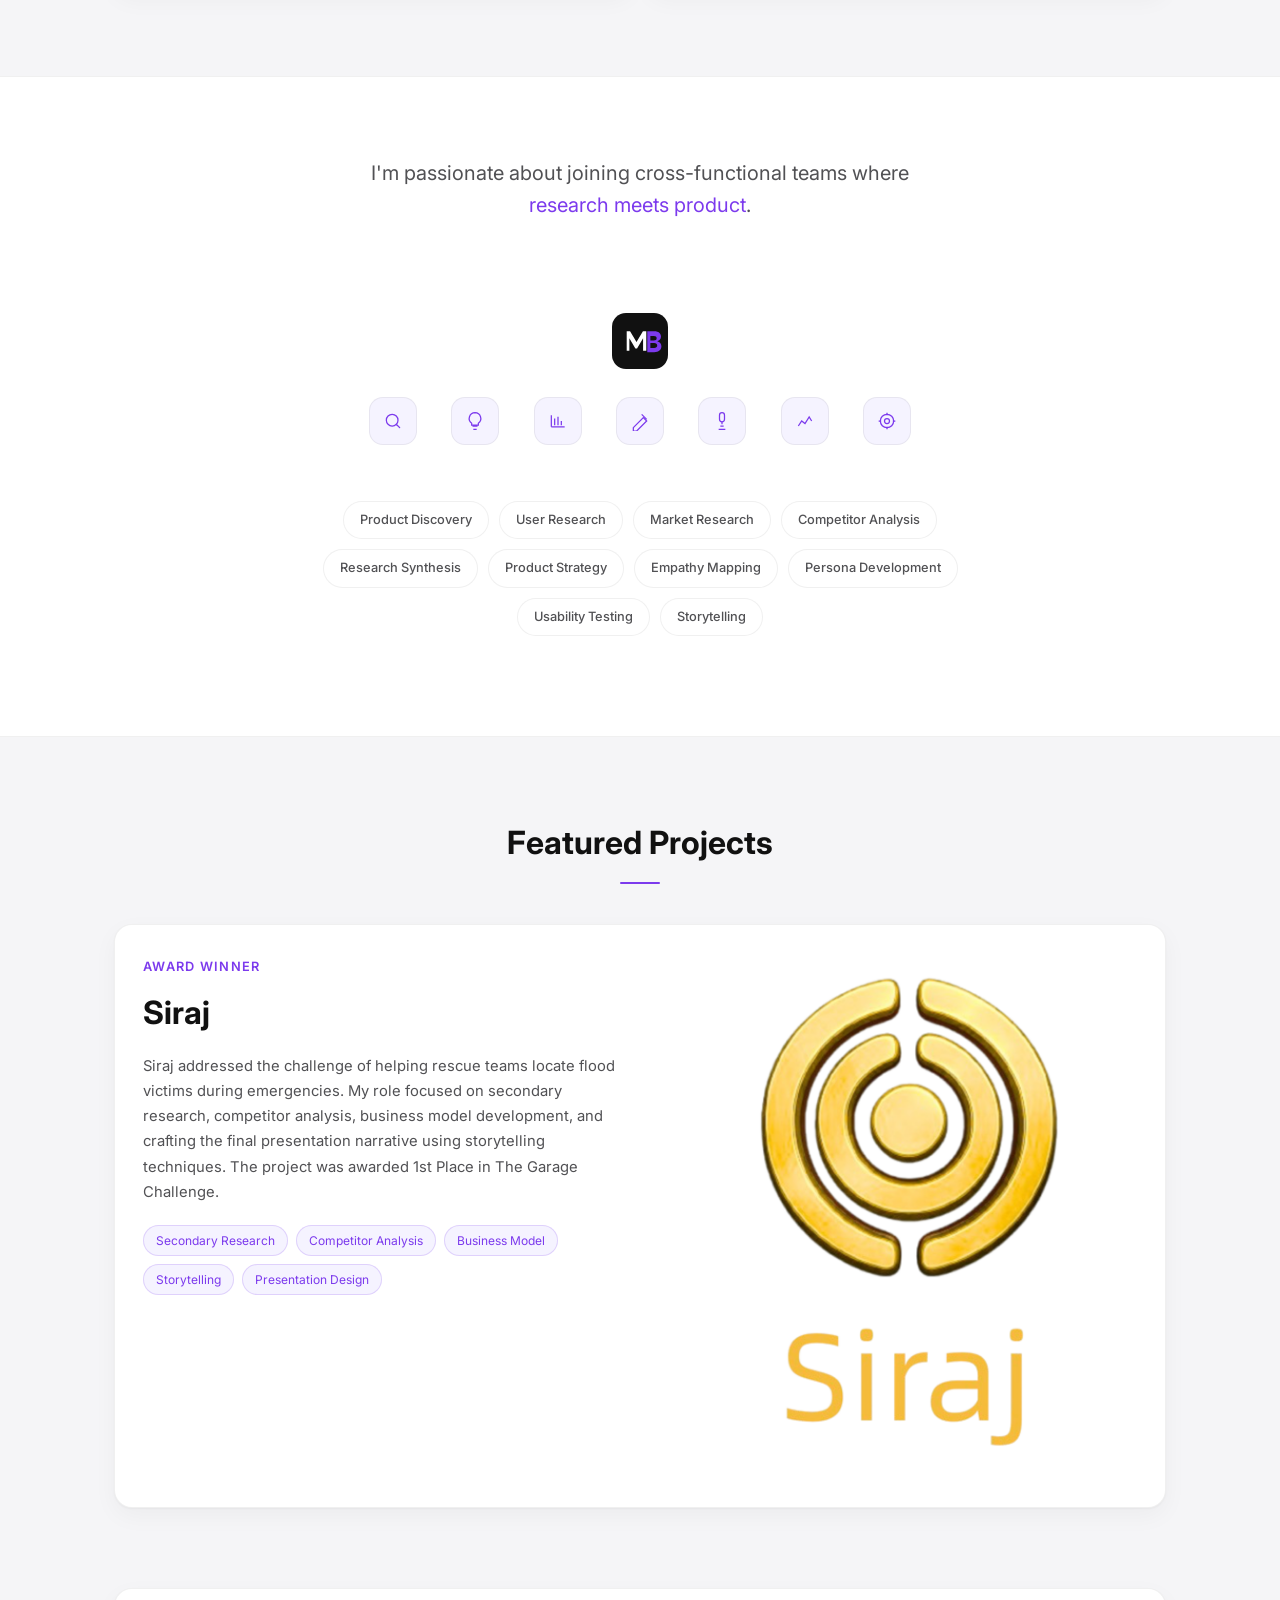
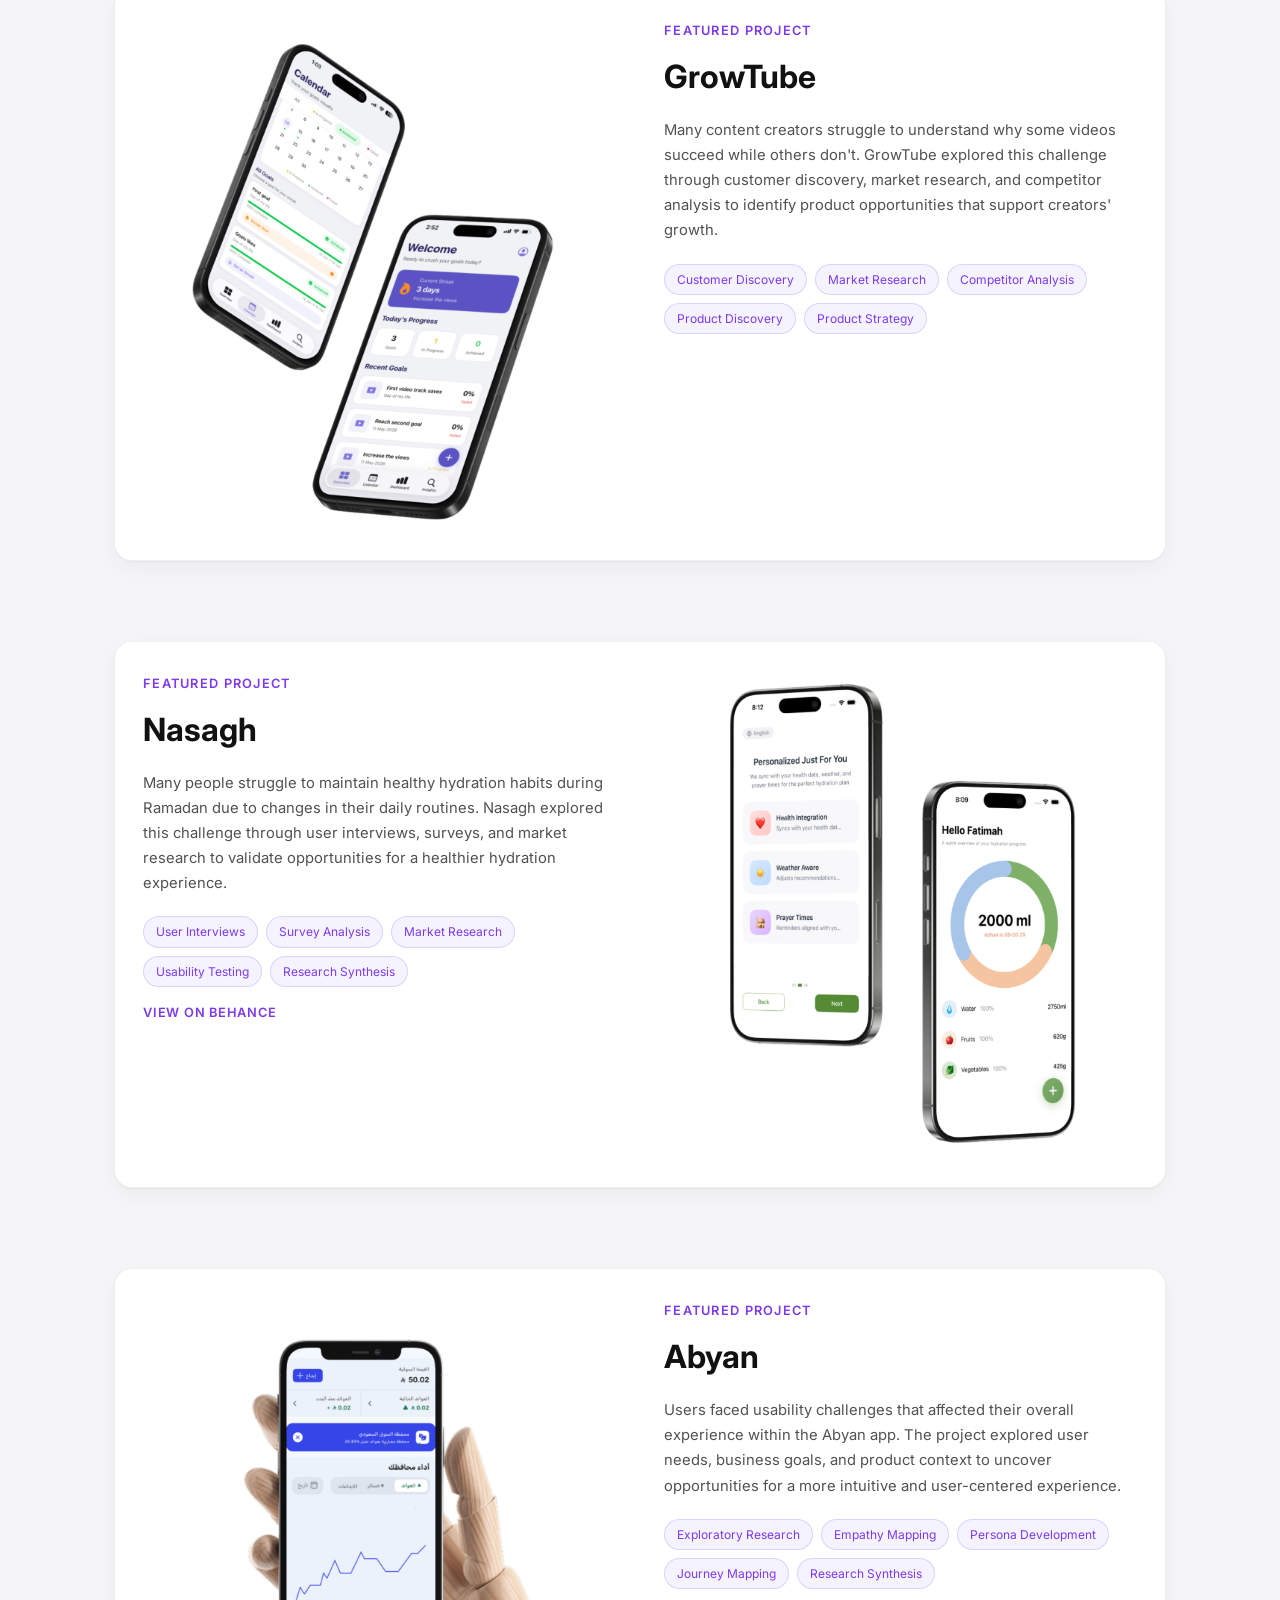
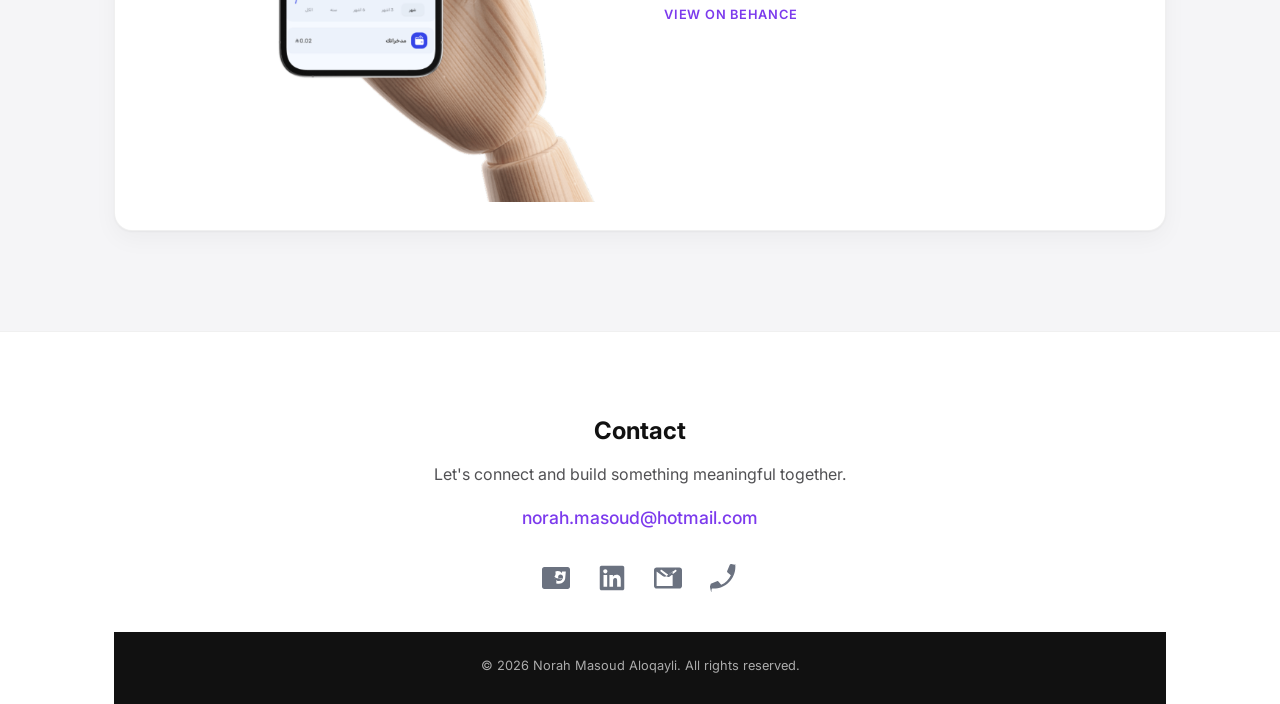
==== commit acc9cd34: "Refine portfolio with Apple-inspired icon system and NM monogram. Unify Font Awesome social icons, S" ====
--- a/index.html
+++ b/index.html
@@ -10,12 +10,18 @@
   <link rel="preconnect" href="https://raw.githubusercontent.com" crossorigin>
   <link href="https://fonts.googleapis.com/css2?family=Inter:wght@300;400;500;600;700;800&family=Playfair+Display:ital,wght@1,500&display=swap" rel="stylesheet">
   <link rel="stylesheet" href="css/style.css">
-  <link rel="icon" type="image/png" href="assets/logo.png">
+  <link rel="icon" type="image/svg+xml" href="assets/favicon.svg">
 </head>
 <body>
+  <svg xmlns="http://www.w3.org/2000/svg" style="display:none" aria-hidden="true">
+    <symbol id="icon-behance" viewBox="0 0 576 512"><path fill="currentColor" d="M232 237.2c31.8-15.2 48.4-38.2 48.4-74 0-70.6-52.6-87.8-113.8-87.8H0v354.4h171.8c64.4 0 124.9-30.2 124.9-102.9 0-44.8-21.6-77.4-64.7-93.7zM77.3 135.7H151c28.1 0 43.1 12.9 43.1 35.5 0 29.3-21.9 35.6-43.1 35.6H77.3V135.7zm82.4 233.7H77.3V256h82.4c34.2 0 53.4 13.3 53.4 38.9 0 27.9-26.2 74.5-53.4 74.5zM528 32H48C21.5 32 0 53.5 0 80v352c0 26.5 21.5 48 48 48h480c26.5 0 48-21.5 48-48V80c0-26.5-21.5-48-48-48zm-48 200.3c0 89.6-51.7 142-129.9 142-67.1 0-123.3-47.4-129.9-105.4l50.8-10.2c4.4 36.2 42.5 59.8 77.7 59.8 49.7 0 81.9-31.2 81.9-88.4V265h-81.9c-62.8 0-102.7-31-102.7-77.5 0-42.4 29.4-74.8 79.3-74.8 39.7 0 65.3 18.6 76.5 44.4h1.7l9.7-36.2h75.4l1 5.3zm-48.2 0c0 29.7-20 49.9-50.8 49.9-30.3 0-49.5-20.3-49.5-49.9 0-29.8 20.4-50 49.5-50 30.9 0 50.8 20.1 50.8 50z"/></symbol>
+    <symbol id="icon-linkedin" viewBox="0 0 448 512"><path fill="currentColor" d="M416 32H31.9C14.3 32 0 46.5 0 64.3v383.4C0 465.5 14.3 480 31.9 480H416c17.6 0 32-14.5 32-32.3V64.3c0-17.8-14.4-32.3-32-32.3zM135.4 416H69V202.2h66.5V416zm-33.2-243c-21.3 0-38.5-17.3-38.5-38.5S80.9 96 102.2 96c21.2 0 38.5 17.3 38.5 38.5 0 21.3-17.2 38.5-38.5 38.5zm282.1 243h-66.4V312c0-24.8-.5-56.7-34.5-56.7-34.6 0-39.9 27-39.9 54.9V416h-66.4V202.2h63.7v29.2h.9c8.9-16.8 30.6-34.5 62.9-34.5 67.2 0 79.7 44.3 79.7 101.8V416z"/></symbol>
+    <symbol id="icon-envelope" viewBox="0 0 512 512"><path fill="currentColor" d="M48 64C21.5 64 0 85.5 0 112v288c0 26.5 21.5 48 48 48h416c26.5 0 48-21.5 48-48V112c0-26.5-21.5-48-48-48H48zm212.5 139.2l124-93.9c7.7-5.8 18.7-4.3 24.5 3.4s4.3 18.7-3.4 24.5l-124 93.9c-10.4 7.8-24.5 7.8-34.9 0l-124-93.9c-7.7-5.8-9.2-16.7-3.4-24.5s16.7-9.2 24.5-3.4l124 93.9zM48 136.7l111.6 83.7c20.7 15.6 49.1 15.6 69.8 0L341 136.7V400H48V136.7z"/></symbol>
+    <symbol id="icon-phone" viewBox="0 0 512 512"><path fill="currentColor" d="M493.4 24.6l-104-24c-11.3-2.6-22.9 3.3-27.5 13.9l-48 112c-4.2 9.8-1.4 21.3 6.9 28.1l60.6 49.6c-36 76.7-98.9 140.5-177.2 177.2l-49.6-60.6c-6.8-8.3-18.3-11.1-28.1-6.9l-112 48C3.3 402.5-2.6 414.1 0 425.4l24 104C27.2 439.9 36.5 448 48 448h16c221.2 0 400-178.8 400-400v-16c0-11.5-8.1-20.8-18.6-23.4z"/></symbol>
+  </svg>
   <nav class="nav" id="nav">
     <a href="#home" class="nav-logo" aria-label="Home">
-      <img src="assets/logo.png" alt="Norah Logo" width="40" height="40">
+      <img src="assets/logo.svg" alt="Norah Masoud" width="36" height="36">
     </a>
     <button class="nav-toggle" id="navToggle" aria-label="Toggle menu" aria-expanded="false">
       <span></span><span></span><span></span>
@@ -51,7 +57,7 @@
     <div class="profile-section">
       <div class="profile-avatar">
         <div class="avatar-ring">
-          <img src="assets/logo.png" alt="Norah Masoud Aloqayli" class="avatar-logo">
+          <img src="assets/logo.svg" alt="Norah Masoud Aloqayli" class="avatar-logo">
         </div>
       </div>
       <div class="profile-info">
@@ -95,8 +101,14 @@
         <h2 class="section-title">Experience</h2>
         <div class="experience-grid">
           <article class="exp-card">
-            <div class="exp-icon exp-icon-1">
-              <svg viewBox="0 0 48 48" fill="none"><circle cx="24" cy="24" r="20" fill="#8b5cf6" opacity="0.2"/><path d="M26.2 15.8c.3-2 1.9-3.6 3.4-3.8-.3 2.1-1.8 3.7-3.4 3.8z" stroke="#8b5cf6" stroke-width="2" stroke-linecap="round"/><path d="M24.2 17.2c-2.2-.2-4 1.2-5 1.2-1.1 0-2.6-1.1-4.2-1.1-2.1 0-4.1 1.3-5.2 3.4-2.3 3.7-.6 9.1 1.6 11.9 1.1 1.5 2.3 3.1 4.1 3 1.6-.1 2.2-.9 4.1-.9 1.9 0 2.5.8 4.1.9 1.8 0 2.9-1.5 4-2.9 1.2-1.7 1.8-3.3 1.8-3.4 0 0-3.4-1.3-3.4-5.1.1-3.2 2.8-4.8 2.9-4.8-.1-.1-2.5-.9-4.2 1z" stroke="#6d28d9" stroke-width="2.3" stroke-linejoin="round"/></svg>
+            <div class="exp-icon">
+              <svg class="exp-icon__glyph" viewBox="0 0 32 32" fill="none" stroke="currentColor" stroke-width="1.6" stroke-linecap="round" stroke-linejoin="round" aria-hidden="true">
+                <rect x="5" y="7" width="22" height="14" rx="2.5"/>
+                <path d="M2.5 24.5h27"/>
+                <path d="M12.5 21.5h7"/>
+                <path d="M11 12h4.5l1.5 2.5-1.5 2.5H11"/>
+                <path d="M17.5 12H20"/>
+              </svg>
             </div>
             <div class="exp-body">
               <h3>Apple Developer Academy</h3>
@@ -105,8 +117,13 @@
             </div>
           </article>
           <article class="exp-card">
-            <div class="exp-icon exp-icon-2">
-              <svg viewBox="0 0 48 48" fill="none"><circle cx="24" cy="24" r="20" fill="#8b5cf6" opacity="0.2"/><circle cx="20" cy="21" r="3.5" stroke="#6d28d9" stroke-width="2.5"/><path d="M13 33c0-3.5 3-6 7-6s7 2.5 7 6" stroke="#6d28d9" stroke-width="2.5" stroke-linecap="round"/><circle cx="30" cy="22" r="2.8" stroke="#8b5cf6" stroke-width="2.2"/><path d="M26 33c0-2.8 2-4.5 4-4.5s4 1.7 4 4.5" stroke="#8b5cf6" stroke-width="2.2" stroke-linecap="round"/></svg>
+            <div class="exp-icon">
+              <svg class="exp-icon__glyph" viewBox="0 0 32 32" fill="none" stroke="currentColor" stroke-width="1.6" stroke-linecap="round" stroke-linejoin="round" aria-hidden="true">
+                <circle cx="12.5" cy="13" r="3"/>
+                <path d="M6.5 24c0-3.3 2.7-6 6-6s6 2.7 6 6"/>
+                <circle cx="21.5" cy="13.5" r="2.5"/>
+                <path d="M18 24c0-2.5 1.8-4.5 3.5-4.5s3.5 2 3.5 4.5"/>
+              </svg>
             </div>
             <div class="exp-body">
               <h3>Al-Amal Al-Manshoud Association</h3>
@@ -115,8 +132,12 @@
             </div>
           </article>
           <article class="exp-card">
-            <div class="exp-icon exp-icon-3">
-              <svg viewBox="0 0 48 48" fill="none"><circle cx="24" cy="24" r="20" fill="#8b5cf6" opacity="0.2"/><rect x="14" y="20" width="20" height="13" rx="2.5" stroke="#6d28d9" stroke-width="2.5"/><path d="M19 20v-3a3 3 0 0 1 3-3h4a3 3 0 0 1 3 3v3" stroke="#6d28d9" stroke-width="2.5" stroke-linecap="round"/><path d="M14 26h20" stroke="#8b5cf6" stroke-width="2" stroke-linecap="round"/></svg>
+            <div class="exp-icon">
+              <svg class="exp-icon__glyph" viewBox="0 0 32 32" fill="none" stroke="currentColor" stroke-width="1.6" stroke-linecap="round" stroke-linejoin="round" aria-hidden="true">
+                <rect x="7" y="12" width="18" height="12" rx="2"/>
+                <path d="M12 12V9.5A4 4 0 0 1 20 9.5V12"/>
+                <path d="M7 17h18"/>
+              </svg>
             </div>
             <div class="exp-body">
               <h3>Automotive Distribution &amp; Marketing</h3>
@@ -125,8 +146,10 @@
             </div>
           </article>
           <article class="exp-card">
-            <div class="exp-icon exp-icon-4">
-              <svg viewBox="0 0 48 48" fill="none"><circle cx="24" cy="24" r="20" fill="#6d28d9" opacity="0.15"/><path d="M24 12L28 20H36L29.5 25L32 34L24 29L16 34L18.5 25L12 20H20L24 12Z" stroke="#6d28d9" stroke-width="2" stroke-linejoin="round"/></svg>
+            <div class="exp-icon">
+              <svg class="exp-icon__glyph" viewBox="0 0 32 32" fill="none" stroke="currentColor" stroke-width="1.6" stroke-linecap="round" stroke-linejoin="round" aria-hidden="true">
+                <path d="M16 6.5l2.8 5.6 6.2.9-4.5 4.4 1.1 6.2L16 20.8l-5.6 2.8 1.1-6.2-4.5-4.4 6.2-.9L16 6.5z"/>
+              </svg>
             </div>
             <div class="exp-body">
               <h3>Umm Al-Qura University</h3>
@@ -144,29 +167,29 @@
         <p class="skills-intro">I'm passionate about joining cross-functional teams where <span class="text-gradient">research meets product</span>.</p>
         <div class="skills-visual">
           <div class="skills-center-logo">
-            <img src="assets/logo.png" alt="Norah" width="72" height="72">
+            <img src="assets/logo.svg" alt="Norah" width="56" height="56">
           </div>
           <div class="skills-icons">
             <div class="skill-icon" title="User Research">
-              <svg viewBox="0 0 24 24" fill="none" stroke="currentColor" stroke-width="1.8"><circle cx="11" cy="11" r="7"/><path d="M20 20l-3.5-3.5"/></svg>
+              <svg viewBox="0 0 24 24" fill="none" stroke="currentColor" stroke-width="1.5" stroke-linecap="round" stroke-linejoin="round"><circle cx="11" cy="11" r="7"/><path d="M20 20l-3.5-3.5"/></svg>
             </div>
             <div class="skill-icon" title="Product Discovery">
-              <svg viewBox="0 0 24 24" fill="none" stroke="currentColor" stroke-width="1.8"><path d="M9 18h6M10 22h4M12 2a7 7 0 0 0-4 12.7V17h8v-2.3A7 7 0 0 0 12 2z"/></svg>
+              <svg viewBox="0 0 24 24" fill="none" stroke="currentColor" stroke-width="1.5"><path d="M9 18h6M10 22h4M12 2a7 7 0 0 0-4 12.7V17h8v-2.3A7 7 0 0 0 12 2z"/></svg>
             </div>
             <div class="skill-icon" title="Market Research">
-              <svg viewBox="0 0 24 24" fill="none" stroke="currentColor" stroke-width="1.8"><path d="M4 19V5M4 19h16M8 17V9M12 17V7M16 17v-5"/></svg>
+              <svg viewBox="0 0 24 24" fill="none" stroke="currentColor" stroke-width="1.5"><path d="M4 19V5M4 19h16M8 17V9M12 17V7M16 17v-5"/></svg>
             </div>
             <div class="skill-icon" title="UX Design">
-              <svg viewBox="0 0 24 24" fill="none" stroke="currentColor" stroke-width="1.8"><path d="M4 20l12-12 4 4L8 24H4v-4z"/><path d="M14 4l6 6"/></svg>
+              <svg viewBox="0 0 24 24" fill="none" stroke="currentColor" stroke-width="1.5"><path d="M4 20l12-12 4 4L8 24H4v-4z"/><path d="M14 4l6 6"/></svg>
             </div>
             <div class="skill-icon" title="Interviews">
-              <svg viewBox="0 0 24 24" fill="none" stroke="currentColor" stroke-width="1.8"><rect x="9" y="2" width="6" height="11" rx="3"/><path d="M12 13v3M8 22h8M10 18h4"/></svg>
+              <svg viewBox="0 0 24 24" fill="none" stroke="currentColor" stroke-width="1.5"><rect x="9" y="2" width="6" height="11" rx="3"/><path d="M12 13v3M8 22h8M10 18h4"/></svg>
             </div>
             <div class="skill-icon" title="Analysis">
-              <svg viewBox="0 0 24 24" fill="none" stroke="currentColor" stroke-width="1.8"><path d="M4 18l4-6 4 3 5-8 3 5"/></svg>
+              <svg viewBox="0 0 24 24" fill="none" stroke="currentColor" stroke-width="1.5"><path d="M4 18l4-6 4 3 5-8 3 5"/></svg>
             </div>
             <div class="skill-icon" title="Strategy">
-              <svg viewBox="0 0 24 24" fill="none" stroke="currentColor" stroke-width="1.8"><circle cx="12" cy="12" r="8"/><circle cx="12" cy="12" r="3"/><path d="M12 2v3M12 19v3M2 12h3M19 12h3"/></svg>
+              <svg viewBox="0 0 24 24" fill="none" stroke="currentColor" stroke-width="1.5"><circle cx="12" cy="12" r="8"/><circle cx="12" cy="12" r="3"/><path d="M12 2v3M12 19v3M2 12h3M19 12h3"/></svg>
             </div>
           </div>
         </div>
@@ -282,17 +305,17 @@
       <p class="contact-text">Let's connect and build something meaningful together.</p>
       <a href="mailto:norah.masoud@hotmail.com" class="contact-email">norah.masoud@hotmail.com</a>
       <div class="contact-social">
-        <a href="https://www.behance.net/norahaloqayli" target="_blank" rel="noopener" aria-label="Behance">
-          <svg viewBox="0 0 54 24" width="30" height="22" fill="currentColor" aria-hidden="true"><path d="M3 2h8.5c4.2 0 7 2.2 7 5.7 0 2.3-1.1 4-3 4.8 2.4.9 3.9 2.8 3.9 5.5 0 4-3.2 6.8-8.2 6.8H3V2zm4.5 4.2v5h3.5c2 0 3.2-1 3.2-2.6 0-1.5-1.1-2.4-3-2.4h-3.7zm0 8.7v5.4h4c2.2 0 3.6-1.1 3.6-2.8 0-1.6-1.3-2.6-3.6-2.6h-4z"/><path d="M30 8.5h15v2.4H30V8.5z"/><path d="M32.5 13.2h10c3.2 0 5.2 1.8 5.2 4.6 0 2.9-2.1 4.8-5.4 4.8h-9.8v-9.4zm4.2 2.3v5h4.8c1.5 0 2.4-.8 2.4-2.1 0-1.3-.9-2-2.6-2h-4.6z"/></svg>
+        <a href="https://www.behance.net/norahaloqayli" target="_blank" rel="noopener" aria-label="Behance" class="social-link">
+          <svg class="social-icon" aria-hidden="true"><use href="#icon-behance"/></svg>
         </a>
-        <a href="https://www.linkedin.com/in/norah-masoud" target="_blank" rel="noopener" aria-label="LinkedIn">
-          <svg viewBox="0 0 24 24" width="22" height="22" fill="currentColor"><path d="M20.447 20.452h-3.554v-5.569c0-1.328-.027-3.037-1.852-3.037-1.853 0-2.136 1.445-2.136 2.939v5.667H9.351V9h3.414v1.561h.046c.477-.9 1.637-1.85 3.37-1.85 3.601 0 4.267 2.37 4.267 5.455v6.286zM5.337 7.433a2.062 2.062 0 01-2.063-2.065 2.064 2.064 0 112.063 2.065zm1.782 13.019H3.555V9h3.564v11.452zM22.225 0H1.771C.792 0 0 .774 0 1.729v20.542C0 23.227.792 24 1.771 24h20.451C23.2 24 24 23.227 24 22.271V1.729C24 .774 23.2 0 22.222 0h.003z"/></svg>
+        <a href="https://www.linkedin.com/in/norah-masoud" target="_blank" rel="noopener" aria-label="LinkedIn" class="social-link">
+          <svg class="social-icon" aria-hidden="true"><use href="#icon-linkedin"/></svg>
         </a>
-        <a href="mailto:norah.masoud@hotmail.com" aria-label="Email">
-          <svg viewBox="0 0 24 24" width="22" height="22" fill="currentColor"><path d="M20 4H4c-1.1 0-2 .9-2 2v12c0 1.1.9 2 2 2h16c1.1 0 2-.9 2-2V6c0-1.1-.9-2-2-2zm0 4l-8 5-8-5V6l8 5 8-5v2z"/></svg>
+        <a href="mailto:norah.masoud@hotmail.com" aria-label="Email" class="social-link">
+          <svg class="social-icon" aria-hidden="true"><use href="#icon-envelope"/></svg>
         </a>
-        <a href="tel:+966534743227" aria-label="Phone">
-          <svg viewBox="0 0 24 24" width="22" height="22" fill="currentColor"><path d="M6.62 10.79c1.44 2.83 3.76 5.14 6.59 6.59l2.2-2.2c.27-.27.67-.36 1.02-.24 1.12.37 2.33.57 3.57.57.55 0 1 .45 1 1V20c0 .55-.45 1-1 1-9.39 0-17-7.61-17-17 0-.55.45-1 1-1h3.5c.55 0 1 .45 1 1 0 1.25.2 2.45.57 3.57.11.35.03.74-.25 1.02l-2.2 2.2z"/></svg>
+        <a href="tel:+966534743227" aria-label="Phone" class="social-link">
+          <svg class="social-icon" aria-hidden="true"><use href="#icon-phone"/></svg>
         </a>
       </div>
       <p class="contact-copy">&copy; 2026 Norah Masoud Aloqayli. All rights reserved.</p>
--- a/css/style.css
+++ b/css/style.css
@@ -1,29 +1,29 @@
 /* ===== Variables ===== */
 :root {
-  --bg-primary: #ececf3;
-  --bg-secondary: #e3e3ec;
+  --bg-primary: #f5f5f7;
+  --bg-secondary: #ececf1;
   --bg-content: #ffffff;
   --bg-card: #ffffff;
-  --bg-card-hover: #f5f5f7;
-  --bg-black: #000000;
+  --bg-card-hover: #fafafa;
+  --bg-black: #111111;
   --text-primary: #111111;
-  --text-secondary: #4a4a58;
-  --text-muted: #7a7a8a;
-  --accent-purple: #8b5cf6;
+  --text-secondary: #515154;
+  --text-muted: #6b7280;
+  --accent-purple: #7c3aed;
   --accent-purple-dark: #6d28d9;
-  --accent-pink: #8b5cf6;
-  --behance-blue: #0057ff;
-  --gradient-main: linear-gradient(135deg, #111111 0%, #8b5cf6 55%, #6d28d9 100%);
-  --gradient-banner: #000000;
-  --gradient-glow: radial-gradient(ellipse at center, rgba(139, 92, 246, 0.1) 0%, transparent 70%);
-  --border-subtle: rgba(0, 0, 0, 0.08);
-  --border-purple: rgba(139, 92, 246, 0.2);
-  --shadow-soft: 0 8px 30px rgba(0, 0, 0, 0.06);
-  --font-sans: 'Inter', -apple-system, BlinkMacSystemFont, sans-serif;
+  --lavender: #f3eeff;
+  --lavender-soft: #f5f3ff;
+  --border-subtle: rgba(0, 0, 0, 0.06);
+  --border-purple: rgba(124, 58, 237, 0.18);
+  --shadow-soft: 0 4px 24px rgba(0, 0, 0, 0.04);
+  --shadow-card: 0 1px 2px rgba(0, 0, 0, 0.04), 0 8px 24px rgba(0, 0, 0, 0.04);
+  --radius-card: 18px;
+  --radius-pill: 999px;
+  --font-sans: 'Inter', -apple-system, BlinkMacSystemFont, 'SF Pro Text', 'Segoe UI', sans-serif;
   --font-script: 'Playfair Display', Georgia, serif;
   --nav-height: 64px;
   --banner-height: 220px;
-  --transition: 0.3s cubic-bezier(0.4, 0, 0.2, 1);
+  --transition: all 0.25s ease;
 }
 
 /* ===== Reset ===== */
@@ -68,10 +68,7 @@
 }
 
 .text-gradient {
-  background: var(--gradient-main);
-  -webkit-background-clip: text;
-  -webkit-text-fill-color: transparent;
-  background-clip: text;
+  color: var(--accent-purple);
 }
 
 /* ===== Navigation ===== */
@@ -98,8 +95,8 @@
 }
 
 .nav-logo img {
-  width: 40px;
-  height: 40px;
+  width: 36px;
+  height: 36px;
   object-fit: contain;
 }
 
@@ -229,19 +226,19 @@
 }
 
 .avatar-ring {
-  width: 140px;
-  height: 140px;
+  width: 132px;
+  height: 132px;
   border-radius: 50%;
   background: #fff;
-  padding: 14px;
-  box-shadow: 0 4px 20px rgba(0, 0, 0, 0.08);
-  border: 1px solid rgba(0, 0, 0, 0.06);
+  padding: 10px;
+  box-shadow: var(--shadow-card);
+  border: 1px solid var(--border-subtle);
 }
 
 .avatar-logo {
   width: 100%;
   height: 100%;
-  border-radius: 50%;
+  border-radius: 18px;
   background: #fff;
   padding: 0;
   object-fit: contain;
@@ -295,13 +292,13 @@
 /* ===== Hero Section ===== */
 .hero {
   position: relative;
-  padding: 48px 0 80px;
+  padding: 56px 0 88px;
   background: var(--bg-content);
   margin: 24px auto 0;
   max-width: 1100px;
-  border-radius: 16px;
+  border-radius: var(--radius-card);
   border: 1px solid var(--border-subtle);
-  box-shadow: var(--shadow-soft);
+  box-shadow: var(--shadow-card);
 }
 
 .hero-content-wrap {
@@ -335,12 +332,9 @@
   font-family: var(--font-script);
   font-style: italic;
   font-weight: 500;
-  background: var(--gradient-main);
-  -webkit-background-clip: text;
-  -webkit-text-fill-color: transparent;
-  background-clip: text;
+  color: var(--accent-purple);
   text-decoration: underline;
-  text-decoration-color: var(--accent-purple);
+  text-decoration-color: rgba(124, 58, 237, 0.35);
   text-underline-offset: 4px;
 }
 
@@ -408,51 +402,60 @@
 .section-title::after {
   content: '';
   display: block;
-  width: 48px;
-  height: 3px;
-  margin: 12px auto 0;
-  background: linear-gradient(90deg, var(--bg-black), var(--accent-purple));
-  border-radius: 2px;
+  width: 40px;
+  height: 2px;
+  margin: 14px auto 0;
+  background: var(--accent-purple);
+  border-radius: var(--radius-pill);
 }
 
 .experience-grid {
   display: grid;
   grid-template-columns: repeat(2, 1fr);
-  gap: 20px;
+  gap: 16px;
 }
 
 .exp-card {
   display: flex;
-  gap: 16px;
-  padding: 24px;
+  align-items: flex-start;
+  gap: 18px;
+  padding: 22px;
   background: var(--bg-card);
   border: 1px solid var(--border-subtle);
-  border-radius: 16px;
+  border-radius: var(--radius-card);
   transition: var(--transition);
-  box-shadow: 0 2px 12px rgba(0, 0, 0, 0.04);
+  box-shadow: var(--shadow-soft);
 }
 
 .exp-card:hover {
   background: var(--bg-card-hover);
-  border-color: rgba(168, 85, 247, 0.3);
-  transform: translateY(-2px);
+  border-color: var(--border-purple);
+  transform: translateY(-1px);
+  box-shadow: var(--shadow-card);
 }
 
 .exp-icon {
   flex-shrink: 0;
-  width: 48px;
-  height: 48px;
-}
-
-.exp-icon svg {
-  width: 100%;
-  height: 100%;
+  width: 64px;
+  height: 64px;
+  border-radius: 50%;
+  background: var(--lavender-soft);
+  display: flex;
+  align-items: center;
+  justify-content: center;
+}
+
+.exp-icon__glyph {
+  width: 32px;
+  height: 32px;
+  color: var(--accent-purple);
 }
 
 .exp-body h3 {
   font-size: 1rem;
   font-weight: 600;
   margin-bottom: 6px;
+  letter-spacing: -0.01em;
 }
 
 .exp-body p {
@@ -505,8 +508,8 @@
 
 .skills-center-logo {
   margin: 0 auto 28px;
-  width: 72px;
-  height: 72px;
+  width: 56px;
+  height: 56px;
 }
 
 .skills-center-logo img {
@@ -524,11 +527,11 @@
 }
 
 .skill-icon {
-  width: 52px;
-  height: 52px;
+  width: 48px;
+  height: 48px;
   margin: 0 auto;
   border-radius: 14px;
-  background: var(--bg-secondary);
+  background: var(--lavender-soft);
   border: 1px solid var(--border-subtle);
   display: flex;
   align-items: center;
@@ -538,8 +541,9 @@
 }
 
 .skill-icon svg {
-  width: 22px;
-  height: 22px;
+  width: 20px;
+  height: 20px;
+  stroke-width: 1.5;
 }
 
 .skill-icon:hover {
@@ -584,12 +588,12 @@
   grid-template-columns: 1fr 1fr;
   gap: 48px;
   align-items: start;
-  margin-bottom: 100px;
-  padding: 32px;
+  margin-bottom: 80px;
+  padding: 28px;
   background: var(--bg-content);
-  border-radius: 20px;
+  border-radius: var(--radius-card);
   border: 1px solid var(--border-subtle);
-  box-shadow: var(--shadow-soft);
+  box-shadow: var(--shadow-card);
 }
 
 .project-card:last-child {
@@ -626,9 +630,9 @@
 .project-skills span {
   font-size: 0.75rem;
   padding: 5px 12px;
-  background: rgba(168, 85, 247, 0.1);
-  border: 1px solid rgba(168, 85, 247, 0.2);
-  border-radius: 6px;
+  background: var(--lavender-soft);
+  border: 1px solid var(--border-purple);
+  border-radius: var(--radius-pill);
   color: var(--accent-purple);
 }
 
@@ -885,21 +889,28 @@
 .contact-social {
   display: flex;
   justify-content: center;
-  gap: 20px;
+  align-items: center;
+  gap: 28px;
   margin-bottom: 0;
 }
 
-.contact-social a {
+.social-link {
   color: var(--text-muted);
-  transition: color var(--transition), transform var(--transition);
+  transition: var(--transition);
   display: inline-flex;
   align-items: center;
   justify-content: center;
 }
 
-.contact-social a:hover {
-  color: var(--accent-purple);
-  transform: translateY(-2px);
+.social-icon {
+  width: 28px;
+  height: 28px;
+  display: block;
+}
+
+.social-link:hover {
+  color: var(--accent-purple);
+  transform: translateY(-2px) scale(1.08);
 }
 
 .contact-copy {
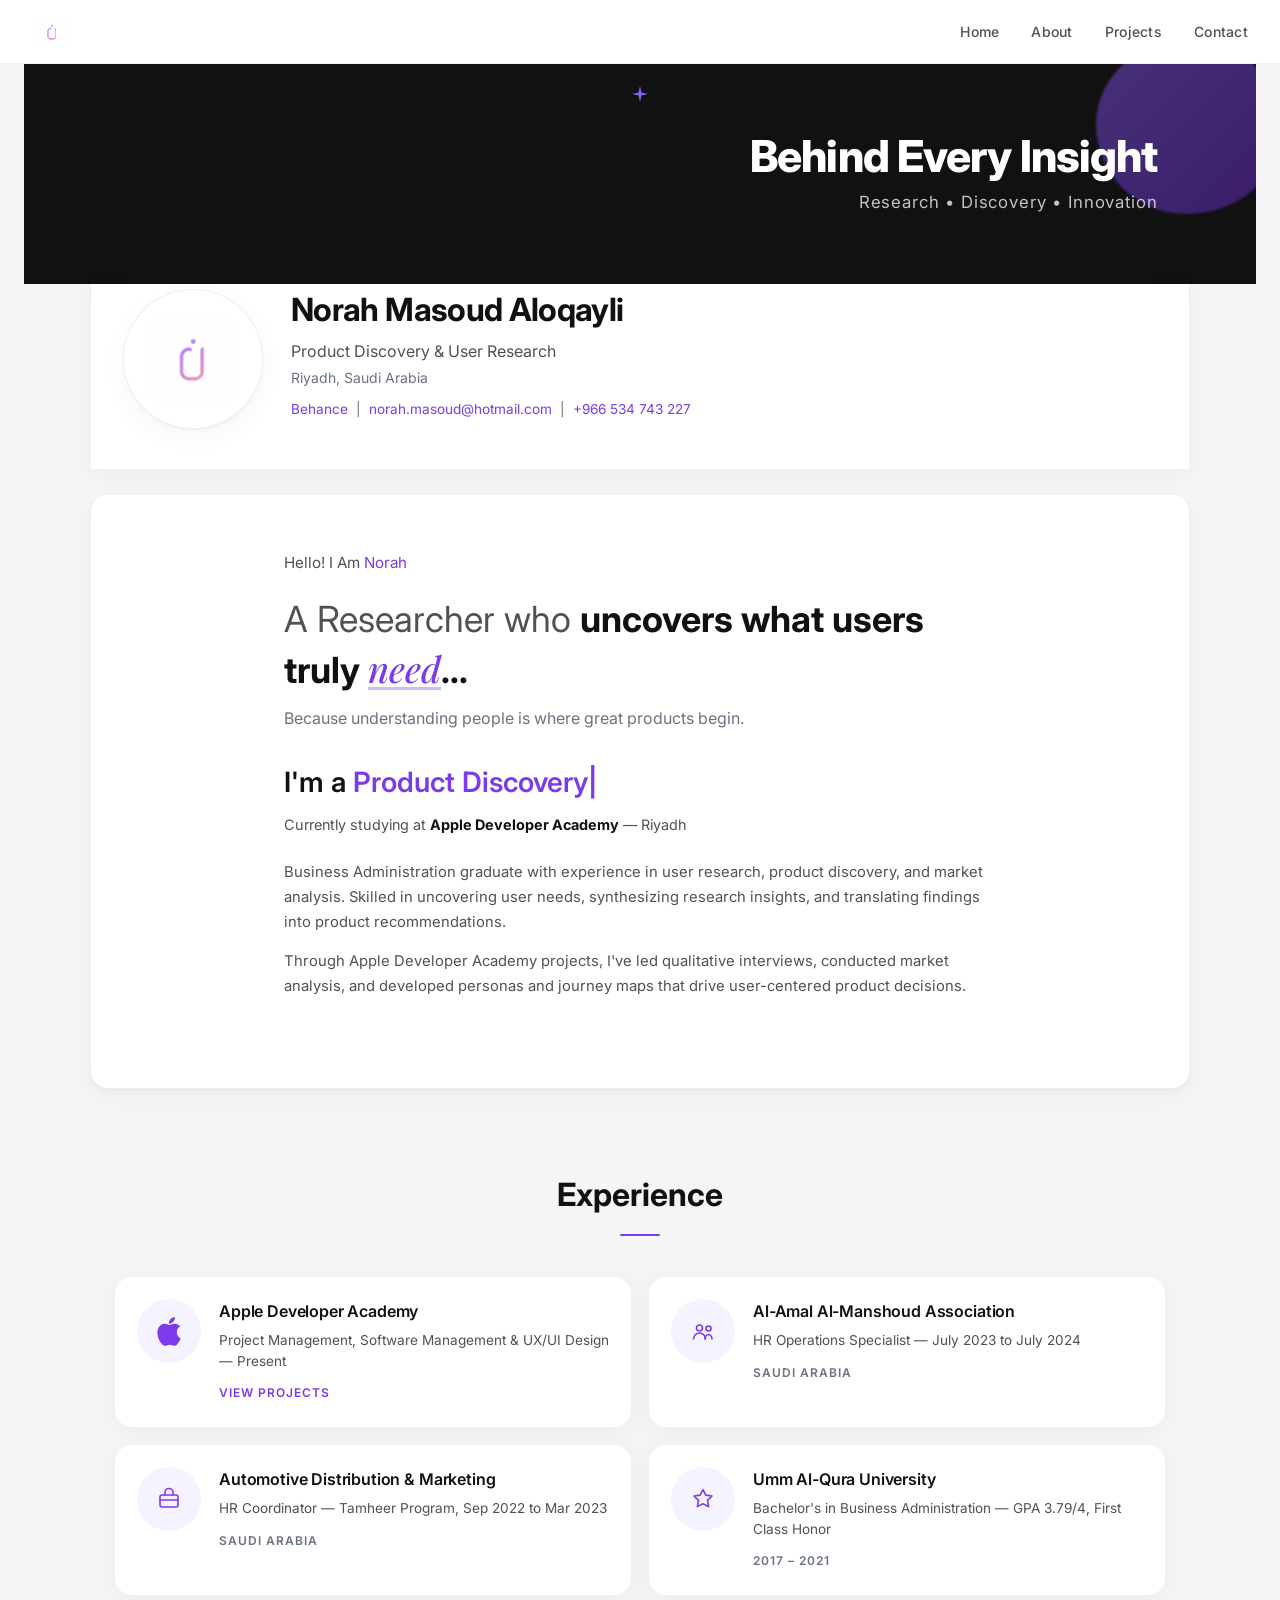
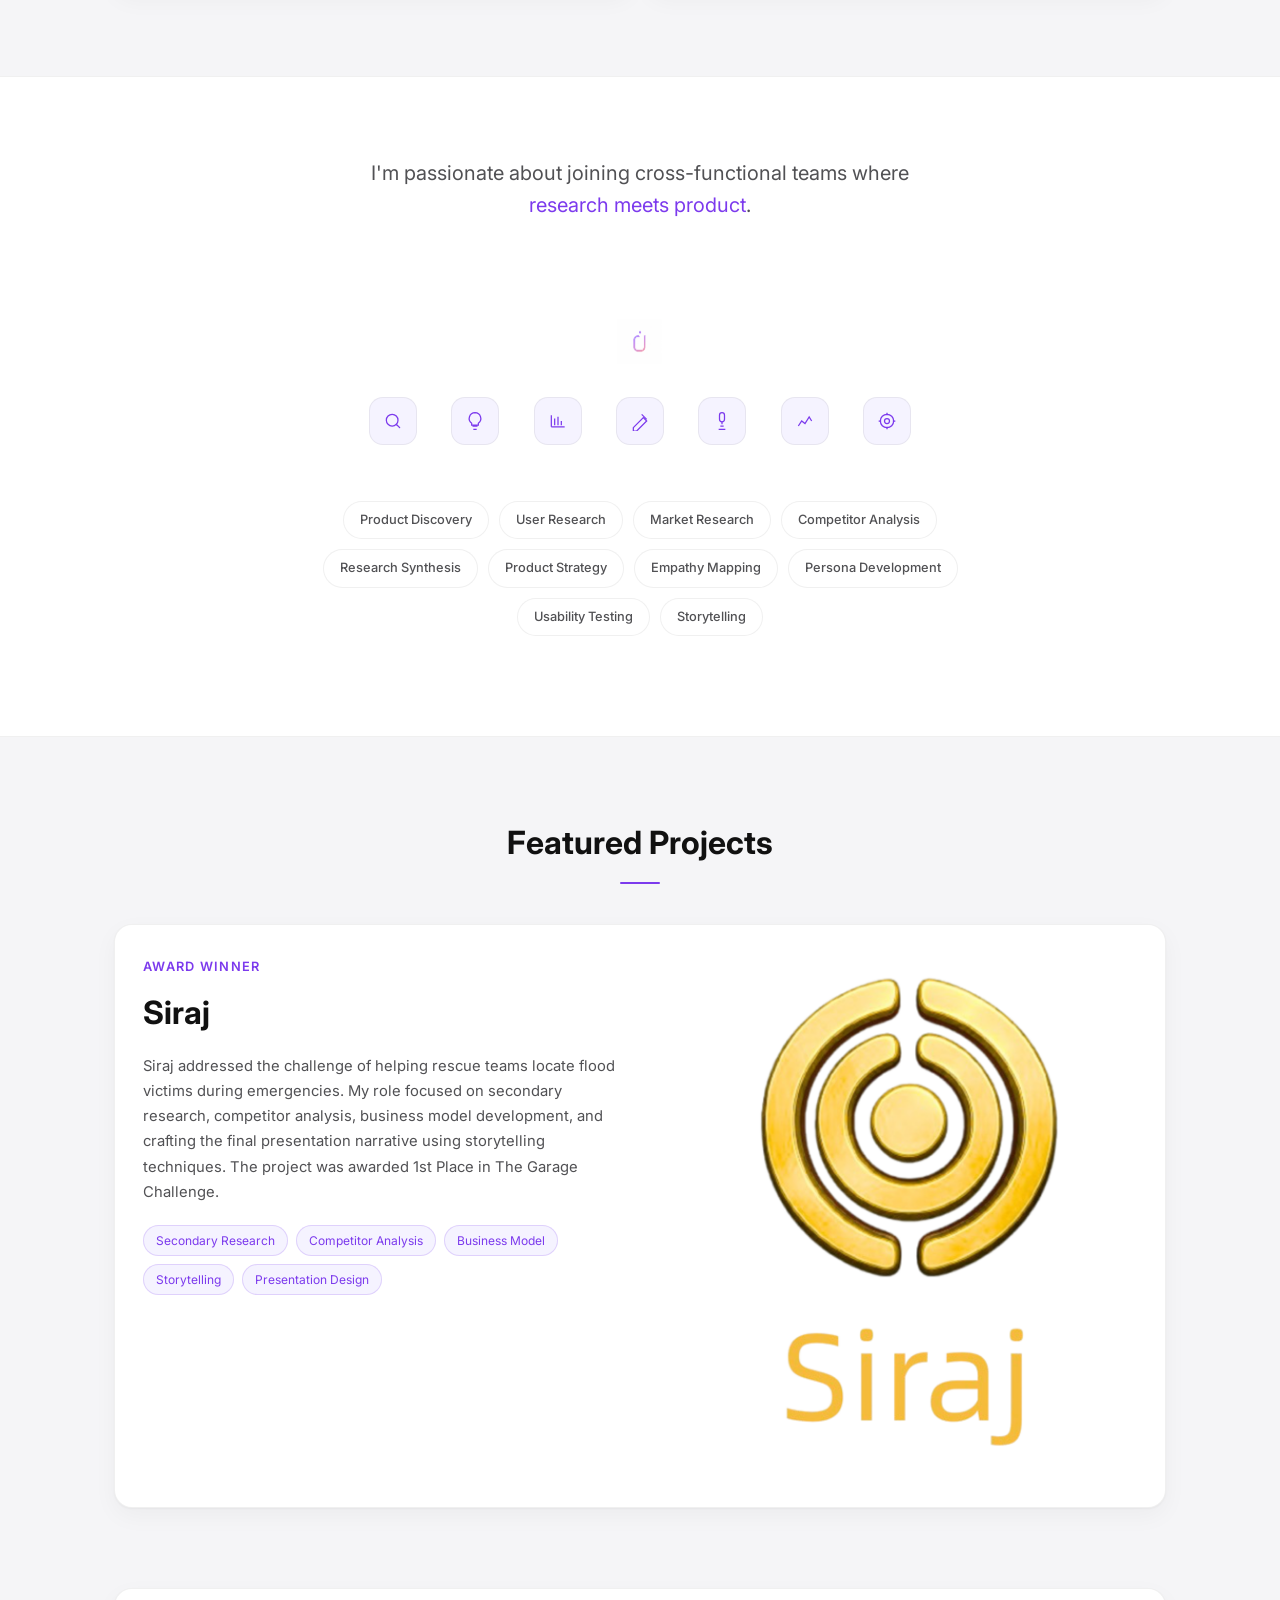
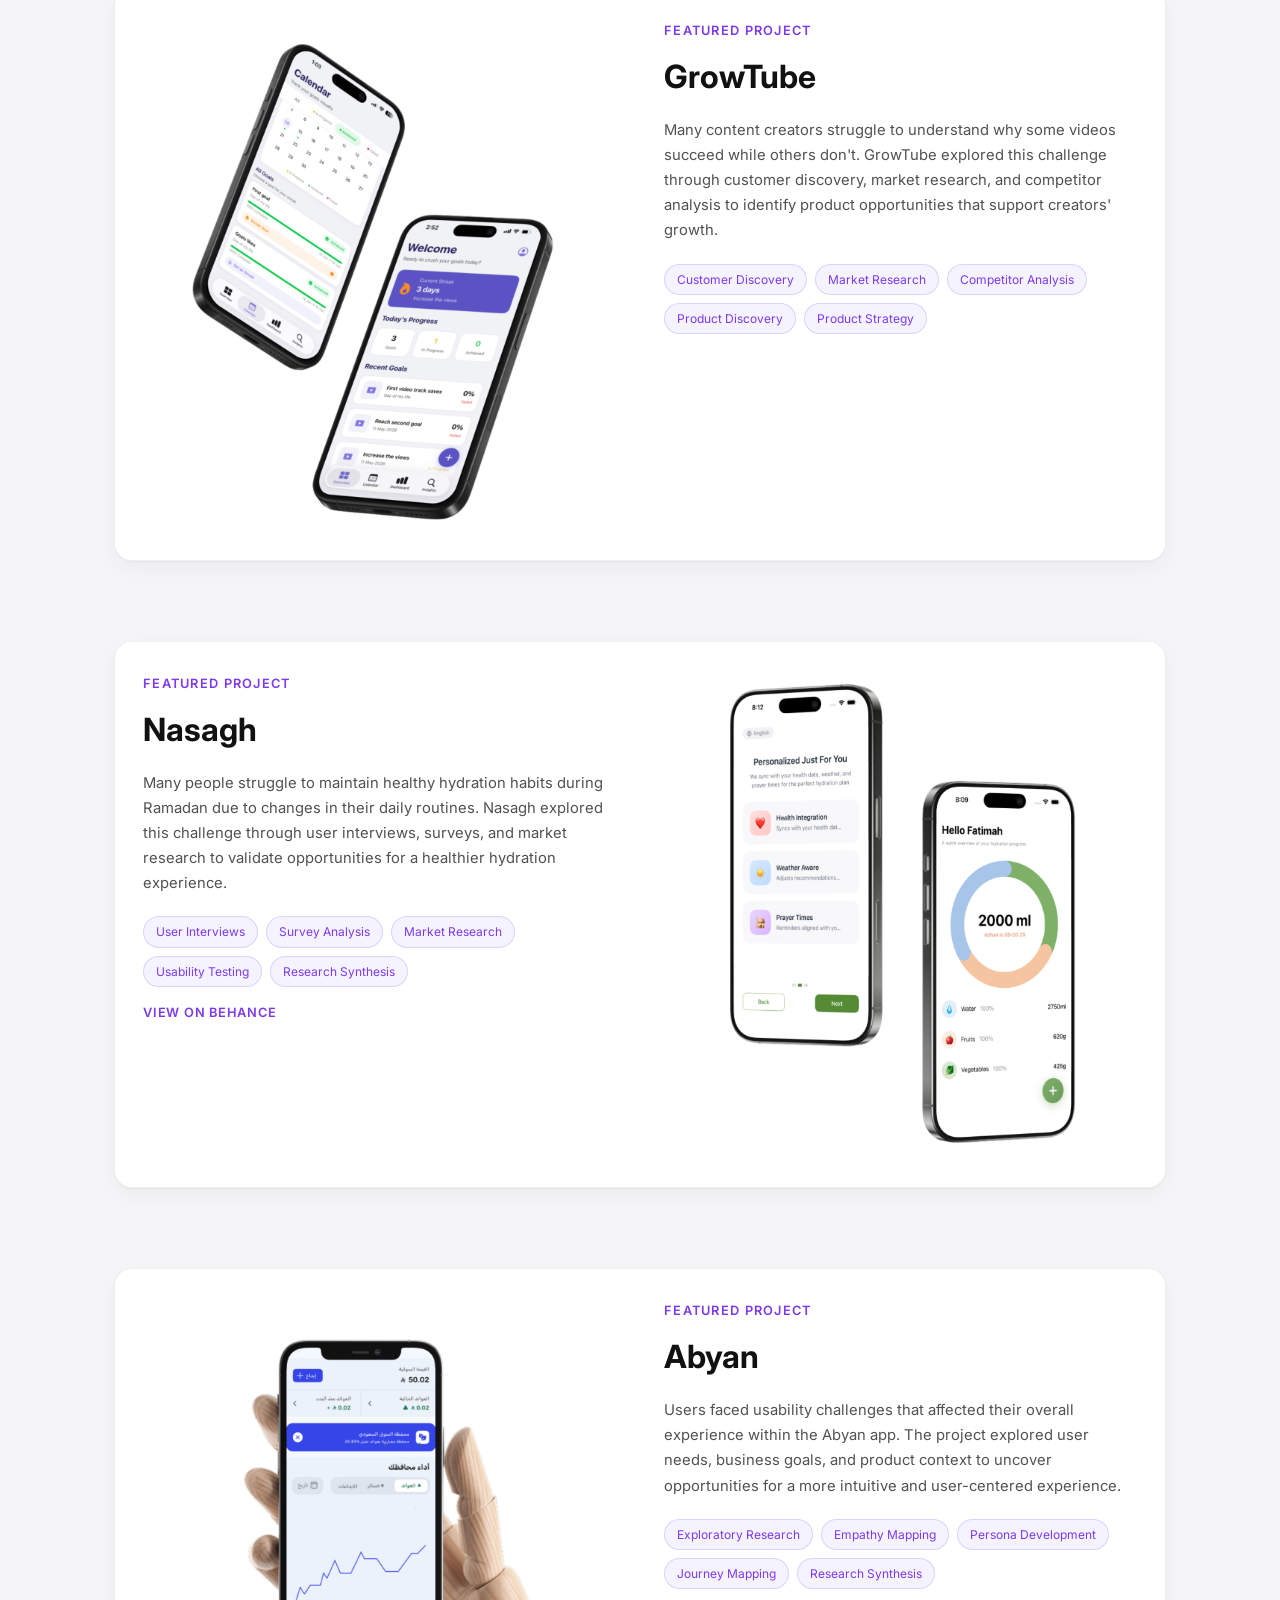
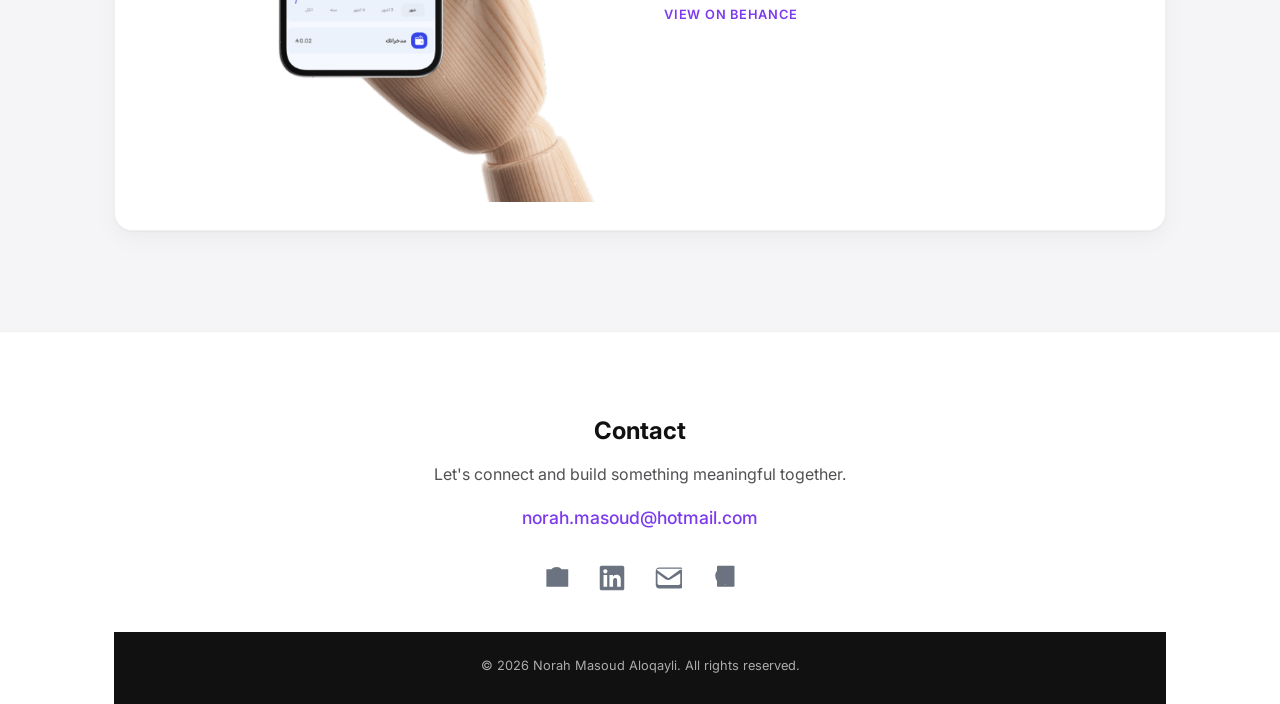
==== commit a8985331: "Restore original logo and unify contact icons with LinkedIn style. Use logo.png everywhere, official" ====
--- a/index.html
+++ b/index.html
@@ -10,18 +10,18 @@
   <link rel="preconnect" href="https://raw.githubusercontent.com" crossorigin>
   <link href="https://fonts.googleapis.com/css2?family=Inter:wght@300;400;500;600;700;800&family=Playfair+Display:ital,wght@1,500&display=swap" rel="stylesheet">
   <link rel="stylesheet" href="css/style.css">
-  <link rel="icon" type="image/svg+xml" href="assets/favicon.svg">
+  <link rel="icon" type="image/png" href="assets/logo.png">
 </head>
 <body>
   <svg xmlns="http://www.w3.org/2000/svg" style="display:none" aria-hidden="true">
-    <symbol id="icon-behance" viewBox="0 0 576 512"><path fill="currentColor" d="M232 237.2c31.8-15.2 48.4-38.2 48.4-74 0-70.6-52.6-87.8-113.8-87.8H0v354.4h171.8c64.4 0 124.9-30.2 124.9-102.9 0-44.8-21.6-77.4-64.7-93.7zM77.3 135.7H151c28.1 0 43.1 12.9 43.1 35.5 0 29.3-21.9 35.6-43.1 35.6H77.3V135.7zm82.4 233.7H77.3V256h82.4c34.2 0 53.4 13.3 53.4 38.9 0 27.9-26.2 74.5-53.4 74.5zM528 32H48C21.5 32 0 53.5 0 80v352c0 26.5 21.5 48 48 48h480c26.5 0 48-21.5 48-48V80c0-26.5-21.5-48-48-48zm-48 200.3c0 89.6-51.7 142-129.9 142-67.1 0-123.3-47.4-129.9-105.4l50.8-10.2c4.4 36.2 42.5 59.8 77.7 59.8 49.7 0 81.9-31.2 81.9-88.4V265h-81.9c-62.8 0-102.7-31-102.7-77.5 0-42.4 29.4-74.8 79.3-74.8 39.7 0 65.3 18.6 76.5 44.4h1.7l9.7-36.2h75.4l1 5.3zm-48.2 0c0 29.7-20 49.9-50.8 49.9-30.3 0-49.5-20.3-49.5-49.9 0-29.8 20.4-50 49.5-50 30.9 0 50.8 20.1 50.8 50z"/></symbol>
+    <symbol id="icon-behance" viewBox="0 0 448 512"><path fill="currentColor" d="M121.6 169.6c0-60.4 37.9-113.2 113.3-113.2 48.7 0 81.8 23.4 97.2 54.8 6.6 12.1 10.2 25.9 10.2 41.2v48.8H166c0 36.6 23.2 60.4 58.6 60.4 21.9 0 38.7-9.1 49.1-26.2l52 31c-19.6 32.3-54.7 52.7-101.1 52.7-74.4 0-122-62.8-122-129.4zm113.3-74.1c-29.8 0-49.9 16.7-55.9 39.2h108.4c-1.9-22.9-19.2-39.2-52.5-39.2zM448 96v320H48V96h400z"/></symbol>
     <symbol id="icon-linkedin" viewBox="0 0 448 512"><path fill="currentColor" d="M416 32H31.9C14.3 32 0 46.5 0 64.3v383.4C0 465.5 14.3 480 31.9 480H416c17.6 0 32-14.5 32-32.3V64.3c0-17.8-14.4-32.3-32-32.3zM135.4 416H69V202.2h66.5V416zm-33.2-243c-21.3 0-38.5-17.3-38.5-38.5S80.9 96 102.2 96c21.2 0 38.5 17.3 38.5 38.5 0 21.3-17.2 38.5-38.5 38.5zm282.1 243h-66.4V312c0-24.8-.5-56.7-34.5-56.7-34.6 0-39.9 27-39.9 54.9V416h-66.4V202.2h63.7v29.2h.9c8.9-16.8 30.6-34.5 62.9-34.5 67.2 0 79.7 44.3 79.7 101.8V416z"/></symbol>
-    <symbol id="icon-envelope" viewBox="0 0 512 512"><path fill="currentColor" d="M48 64C21.5 64 0 85.5 0 112v288c0 26.5 21.5 48 48 48h416c26.5 0 48-21.5 48-48V112c0-26.5-21.5-48-48-48H48zm212.5 139.2l124-93.9c7.7-5.8 18.7-4.3 24.5 3.4s4.3 18.7-3.4 24.5l-124 93.9c-10.4 7.8-24.5 7.8-34.9 0l-124-93.9c-7.7-5.8-9.2-16.7-3.4-24.5s16.7-9.2 24.5-3.4l124 93.9zM48 136.7l111.6 83.7c20.7 15.6 49.1 15.6 69.8 0L341 136.7V400H48V136.7z"/></symbol>
-    <symbol id="icon-phone" viewBox="0 0 512 512"><path fill="currentColor" d="M493.4 24.6l-104-24c-11.3-2.6-22.9 3.3-27.5 13.9l-48 112c-4.2 9.8-1.4 21.3 6.9 28.1l60.6 49.6c-36 76.7-98.9 140.5-177.2 177.2l-49.6-60.6c-6.8-8.3-18.3-11.1-28.1-6.9l-112 48C3.3 402.5-2.6 414.1 0 425.4l24 104C27.2 439.9 36.5 448 48 448h16c221.2 0 400-178.8 400-400v-16c0-11.5-8.1-20.8-18.6-23.4z"/></symbol>
+    <symbol id="icon-envelope" viewBox="0 0 448 512"><path fill="currentColor" d="M448 64H64C28.7 64 0 92.7 0 128v256c0 35.3 28.7 64 64 64h384c35.3 0 64-28.7 64-64V128c0-35.3-28.7-64-64-64zm-5.4 40.5-198.9 149c-7.2 5.4-17.1 5.4-24.3 0L15.4 104.5C28.1 92.9 45.2 86 64 86h384c18.8 0 35.9 6.9 48.6 18.5zM448 384H64c-17.6 0-32-14.4-32-32V169.5l140.2 105.1c15.8 11.9 35.2 17.9 54.8 17.9s39-6 54.8-17.9L448 169.5V352c0 17.6-14.4 32-32 32z"/></symbol>
+    <symbol id="icon-phone" viewBox="0 0 448 512"><path fill="currentColor" d="M400 32H112c-8.8 0-16 7.2-16 16v352c0 8.8 7.2 16 16 16h288c8.8 0 16-7.2 16-16V48c0-8.8-7.2-16-16-16zm-139.5 334.3c-8.1 6.2-18.7 7.4-27.8 3.2-22.1-10.3-46.5-27.2-70.7-51.4-24.2-24.2-41.1-48.6-51.4-70.7-4.2-9.1-3-19.7 3.2-27.8l19.7-25.7c4.1-5.3 4.5-12.5.8-18.3L139.5 112c-5.7-7.6-17.2-8.8-24.1-2.5l-19.7 17.2C77.7 142.5 64 176.2 64 208c0 88.4 71.6 160 160 160 31.8 0 65.5-13.7 81.3-31.9l17.2-19.7c6.3-6.9 5.1-18.4-2.5-24.1l-25.7-19.7c-5.8-4.7-13-4.3-18.3.8l-25.7 19.7z"/></symbol>
   </svg>
   <nav class="nav" id="nav">
     <a href="#home" class="nav-logo" aria-label="Home">
-      <img src="assets/logo.svg" alt="Norah Masoud" width="36" height="36">
+      <img src="assets/logo.png" alt="Norah Masoud" width="40" height="40">
     </a>
     <button class="nav-toggle" id="navToggle" aria-label="Toggle menu" aria-expanded="false">
       <span></span><span></span><span></span>
@@ -57,7 +57,7 @@
     <div class="profile-section">
       <div class="profile-avatar">
         <div class="avatar-ring">
-          <img src="assets/logo.svg" alt="Norah Masoud Aloqayli" class="avatar-logo">
+          <img src="assets/logo.png" alt="Norah Masoud Aloqayli" class="avatar-logo">
         </div>
       </div>
       <div class="profile-info">
@@ -102,13 +102,7 @@
         <div class="experience-grid">
           <article class="exp-card">
             <div class="exp-icon">
-              <svg class="exp-icon__glyph" viewBox="0 0 32 32" fill="none" stroke="currentColor" stroke-width="1.6" stroke-linecap="round" stroke-linejoin="round" aria-hidden="true">
-                <rect x="5" y="7" width="22" height="14" rx="2.5"/>
-                <path d="M2.5 24.5h27"/>
-                <path d="M12.5 21.5h7"/>
-                <path d="M11 12h4.5l1.5 2.5-1.5 2.5H11"/>
-                <path d="M17.5 12H20"/>
-              </svg>
+              <svg class="exp-icon__glyph exp-icon__glyph--apple" viewBox="0 0 384 512" fill="currentColor" aria-hidden="true"><path d="M318.7 268.7c-.2-36.7 16.4-64.4 50-84.8-18.8-26.9-47.2-41.7-84.7-44.6-35.5-2.8-74.3 20.7-88.5 20.7-15 0-49.4-19.9-73.3-19.9-39.5.1-75.5 23.1-95.8 58.8-41.1 71.5-10.5 177.3 29.3 235.2 19.5 28.3 42.7 60 73.3 58.8 28.9-1.2 39.8-18.7 74.6-18.7 34.8 0 44.5 18.7 74.3 18.2 30.8-.5 50.3-28.5 69.8-56.8 21.9-32.1 31-63.3 31.5-64.9-.7-.3-60.6-23.2-61.1-92.3zm-56.6-164.2c16.3-19.7 27.3-47.1 24.3-74.4-23.5 1-52.2 15.6-69.1 35.5-15.1 17.5-28.3 45.5-24.7 72.4 26.1 2 52.9-11.4 69.5-33.5z"/></svg>
             </div>
             <div class="exp-body">
               <h3>Apple Developer Academy</h3>
@@ -167,7 +161,7 @@
         <p class="skills-intro">I'm passionate about joining cross-functional teams where <span class="text-gradient">research meets product</span>.</p>
         <div class="skills-visual">
           <div class="skills-center-logo">
-            <img src="assets/logo.svg" alt="Norah" width="56" height="56">
+            <img src="assets/logo.png" alt="Norah" width="56" height="56">
           </div>
           <div class="skills-icons">
             <div class="skill-icon" title="User Research">
--- a/css/style.css
+++ b/css/style.css
@@ -95,8 +95,8 @@
 }
 
 .nav-logo img {
-  width: 36px;
-  height: 36px;
+  width: 40px;
+  height: 40px;
   object-fit: contain;
 }
 
@@ -226,11 +226,11 @@
 }
 
 .avatar-ring {
-  width: 132px;
-  height: 132px;
+  width: 140px;
+  height: 140px;
   border-radius: 50%;
   background: #fff;
-  padding: 10px;
+  padding: 12px;
   box-shadow: var(--shadow-card);
   border: 1px solid var(--border-subtle);
 }
@@ -238,7 +238,7 @@
 .avatar-logo {
   width: 100%;
   height: 100%;
-  border-radius: 18px;
+  border-radius: 50%;
   background: #fff;
   padding: 0;
   object-fit: contain;
@@ -449,6 +449,11 @@
   width: 32px;
   height: 32px;
   color: var(--accent-purple);
+}
+
+.exp-icon__glyph--apple {
+  width: 26px;
+  height: 32px;
 }
 
 .exp-body h3 {
@@ -895,21 +900,24 @@
 }
 
 .social-link {
-  color: var(--text-muted);
-  transition: var(--transition);
+  color: #6b7280;
+  transition: all 0.25s ease;
   display: inline-flex;
   align-items: center;
   justify-content: center;
+  width: 28px;
+  height: 28px;
 }
 
 .social-icon {
   width: 28px;
   height: 28px;
   display: block;
+  fill: currentColor;
 }
 
 .social-link:hover {
-  color: var(--accent-purple);
+  color: #7c3aed;
   transform: translateY(-2px) scale(1.08);
 }
 
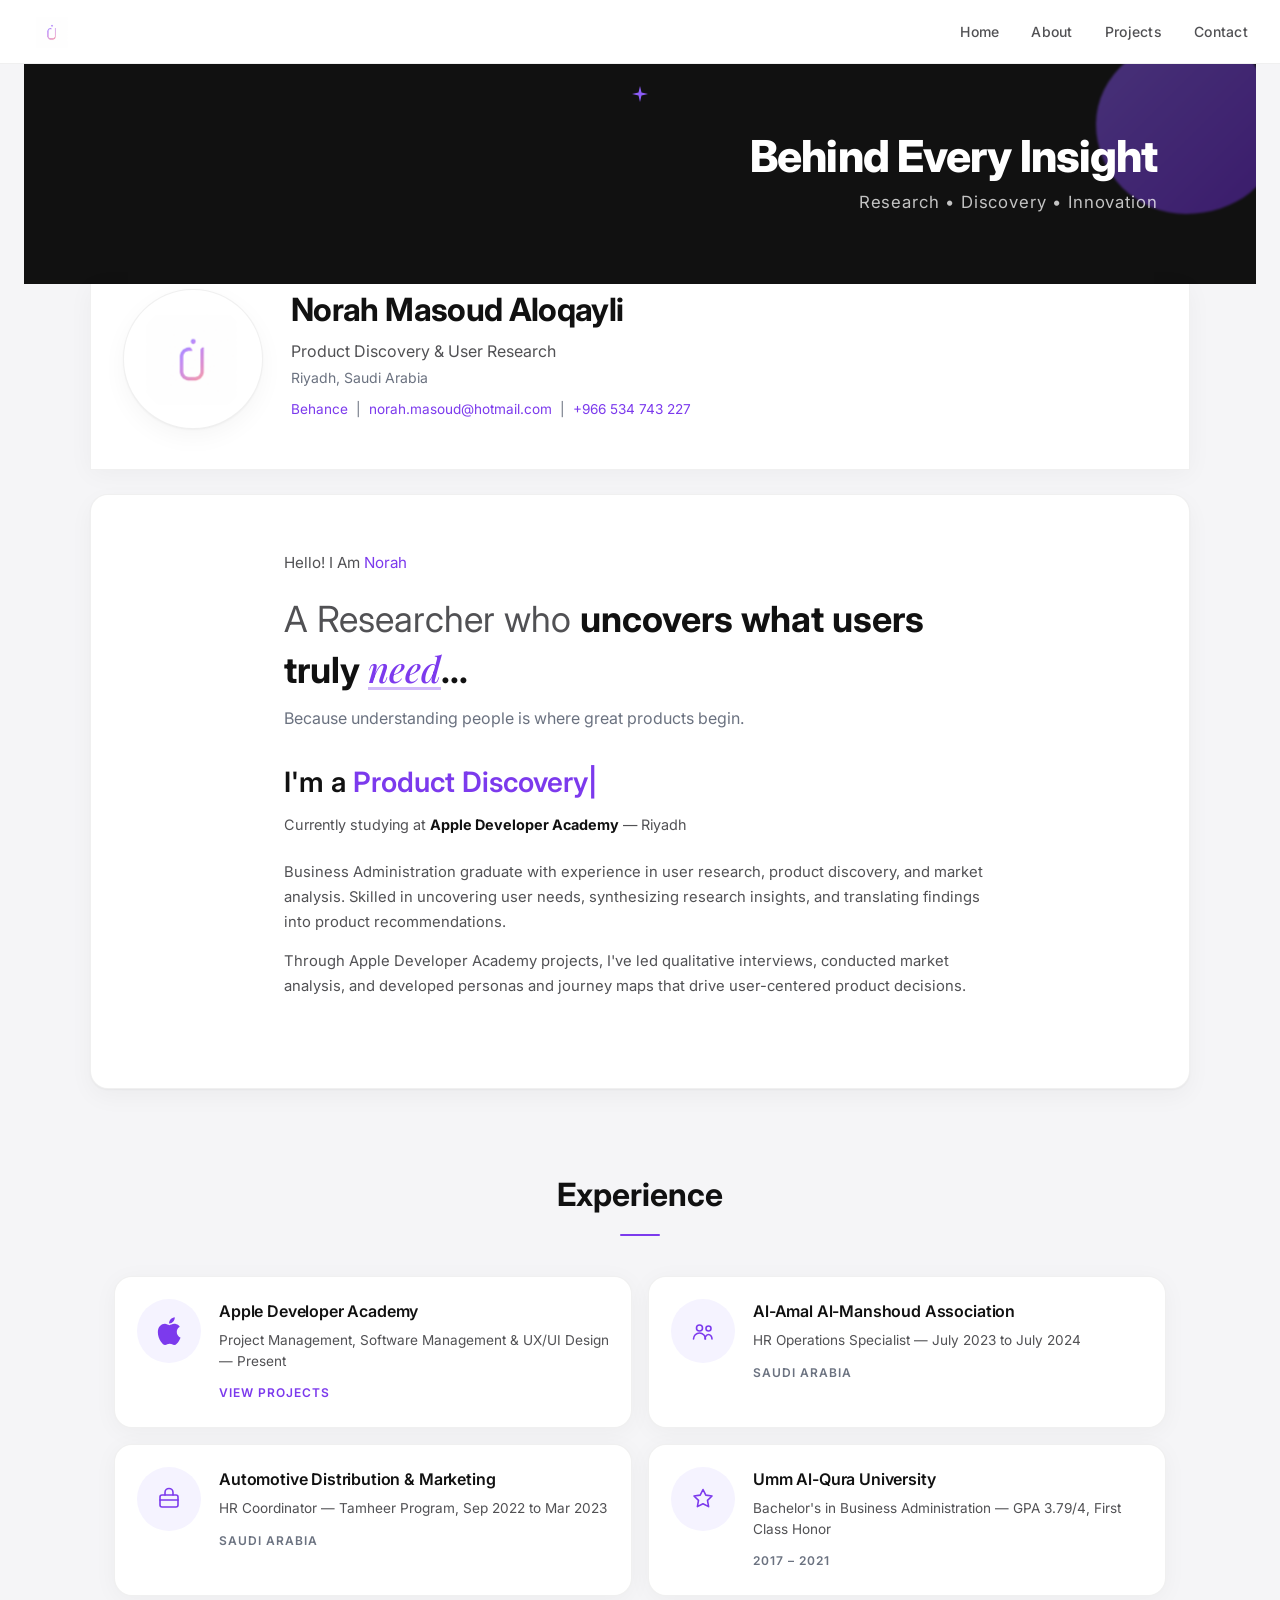
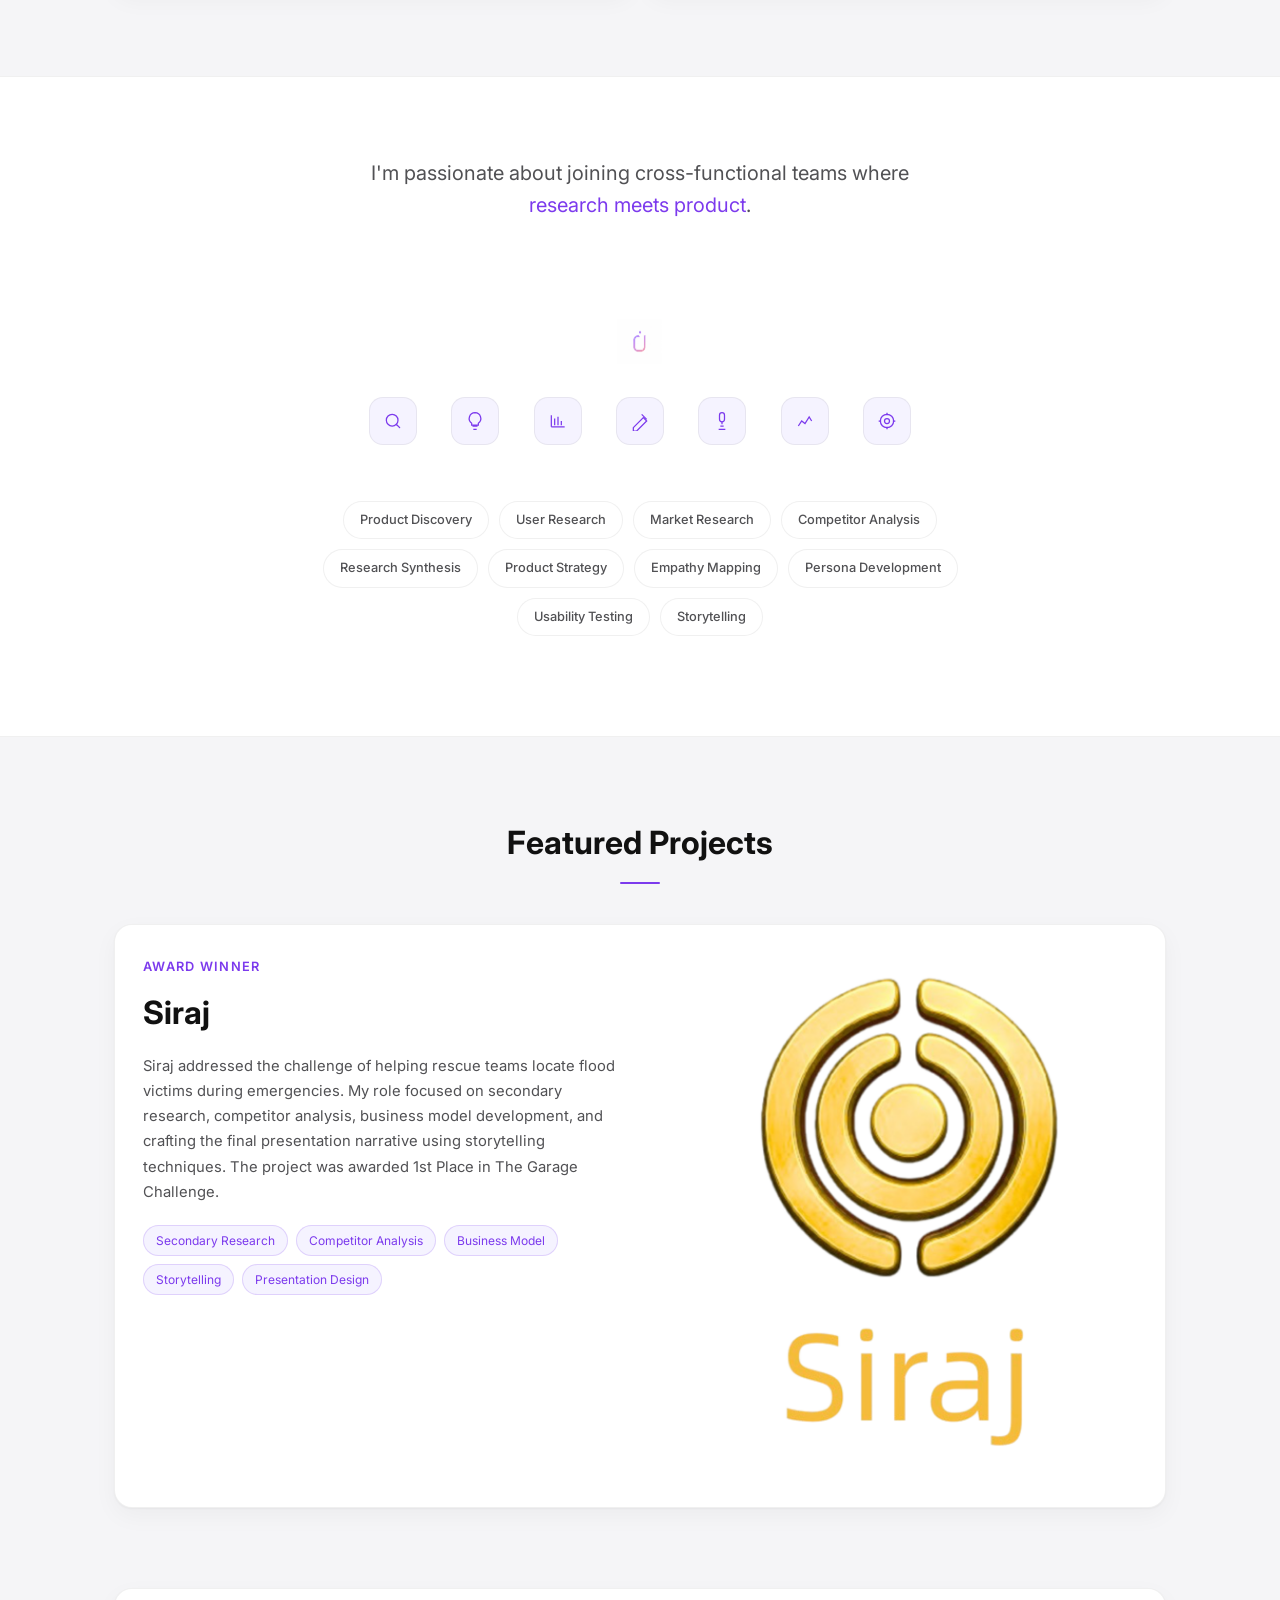
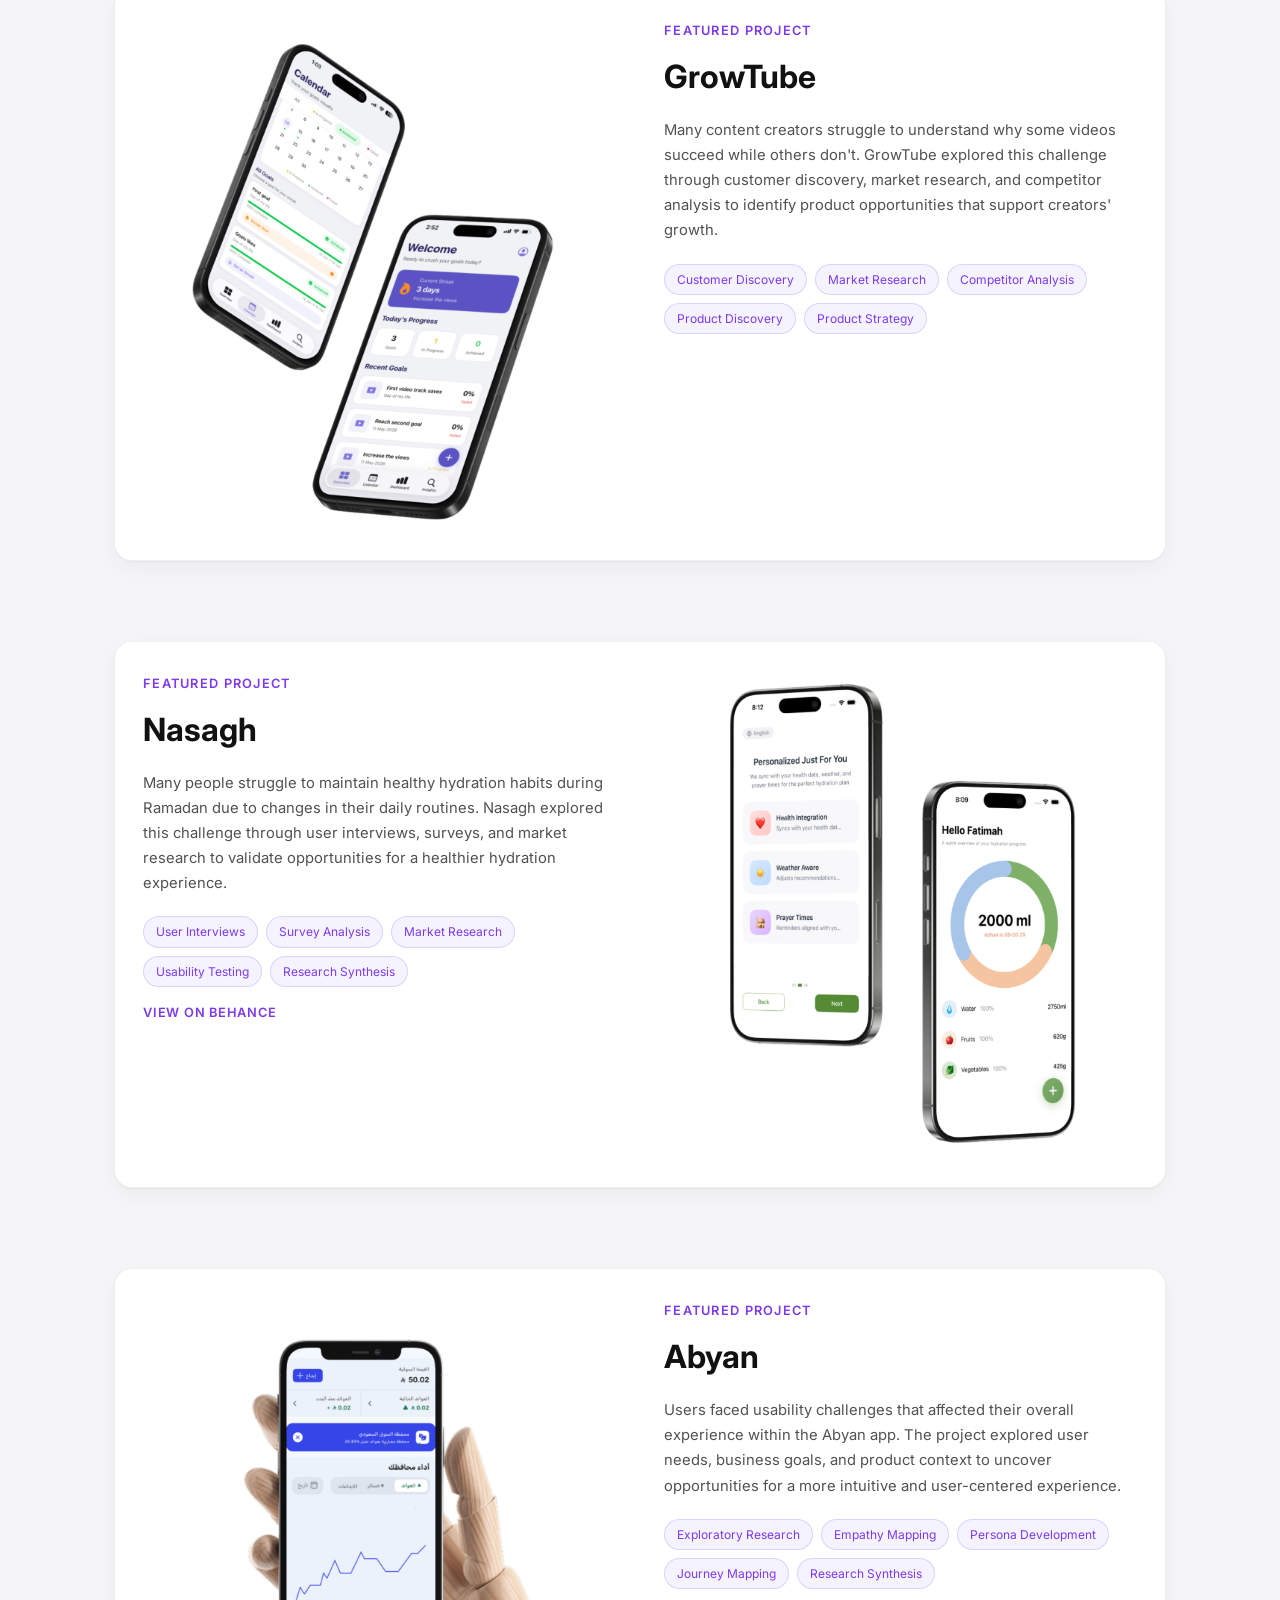
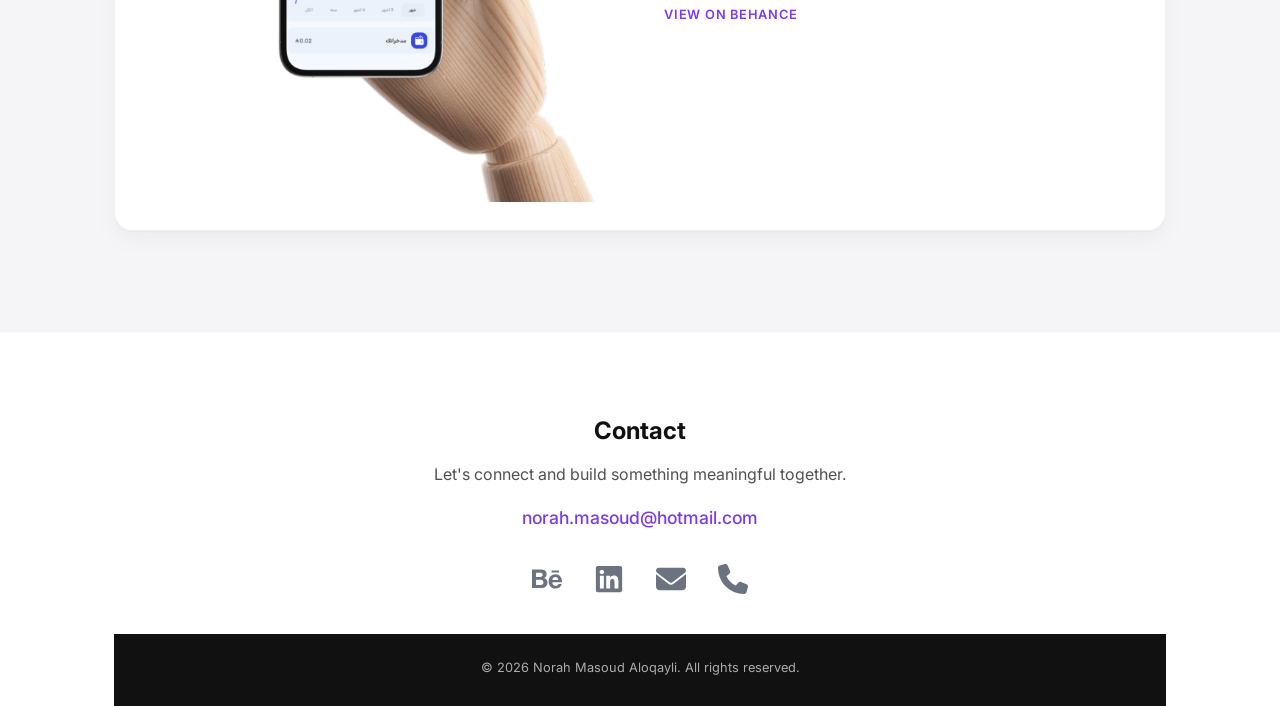
==== commit 013849c9: "Fix contact icons with official FA6 paths and update Apple logo. Replace incorrect social glyphs wit" ====
--- a/index.html
+++ b/index.html
@@ -14,10 +14,10 @@
 </head>
 <body>
   <svg xmlns="http://www.w3.org/2000/svg" style="display:none" aria-hidden="true">
-    <symbol id="icon-behance" viewBox="0 0 448 512"><path fill="currentColor" d="M121.6 169.6c0-60.4 37.9-113.2 113.3-113.2 48.7 0 81.8 23.4 97.2 54.8 6.6 12.1 10.2 25.9 10.2 41.2v48.8H166c0 36.6 23.2 60.4 58.6 60.4 21.9 0 38.7-9.1 49.1-26.2l52 31c-19.6 32.3-54.7 52.7-101.1 52.7-74.4 0-122-62.8-122-129.4zm113.3-74.1c-29.8 0-49.9 16.7-55.9 39.2h108.4c-1.9-22.9-19.2-39.2-52.5-39.2zM448 96v320H48V96h400z"/></symbol>
-    <symbol id="icon-linkedin" viewBox="0 0 448 512"><path fill="currentColor" d="M416 32H31.9C14.3 32 0 46.5 0 64.3v383.4C0 465.5 14.3 480 31.9 480H416c17.6 0 32-14.5 32-32.3V64.3c0-17.8-14.4-32.3-32-32.3zM135.4 416H69V202.2h66.5V416zm-33.2-243c-21.3 0-38.5-17.3-38.5-38.5S80.9 96 102.2 96c21.2 0 38.5 17.3 38.5 38.5 0 21.3-17.2 38.5-38.5 38.5zm282.1 243h-66.4V312c0-24.8-.5-56.7-34.5-56.7-34.6 0-39.9 27-39.9 54.9V416h-66.4V202.2h63.7v29.2h.9c8.9-16.8 30.6-34.5 62.9-34.5 67.2 0 79.7 44.3 79.7 101.8V416z"/></symbol>
-    <symbol id="icon-envelope" viewBox="0 0 448 512"><path fill="currentColor" d="M448 64H64C28.7 64 0 92.7 0 128v256c0 35.3 28.7 64 64 64h384c35.3 0 64-28.7 64-64V128c0-35.3-28.7-64-64-64zm-5.4 40.5-198.9 149c-7.2 5.4-17.1 5.4-24.3 0L15.4 104.5C28.1 92.9 45.2 86 64 86h384c18.8 0 35.9 6.9 48.6 18.5zM448 384H64c-17.6 0-32-14.4-32-32V169.5l140.2 105.1c15.8 11.9 35.2 17.9 54.8 17.9s39-6 54.8-17.9L448 169.5V352c0 17.6-14.4 32-32 32z"/></symbol>
-    <symbol id="icon-phone" viewBox="0 0 448 512"><path fill="currentColor" d="M400 32H112c-8.8 0-16 7.2-16 16v352c0 8.8 7.2 16 16 16h288c8.8 0 16-7.2 16-16V48c0-8.8-7.2-16-16-16zm-139.5 334.3c-8.1 6.2-18.7 7.4-27.8 3.2-22.1-10.3-46.5-27.2-70.7-51.4-24.2-24.2-41.1-48.6-51.4-70.7-4.2-9.1-3-19.7 3.2-27.8l19.7-25.7c4.1-5.3 4.5-12.5.8-18.3L139.5 112c-5.7-7.6-17.2-8.8-24.1-2.5l-19.7 17.2C77.7 142.5 64 176.2 64 208c0 88.4 71.6 160 160 160 31.8 0 65.5-13.7 81.3-31.9l17.2-19.7c6.3-6.9 5.1-18.4-2.5-24.1l-25.7-19.7c-5.8-4.7-13-4.3-18.3.8l-25.7 19.7z"/></symbol>
+    <symbol id="icon-behance" viewBox="0 0 576 512"><path fill="currentColor" d="M232 237.2c31.8-15.2 48.4-38.2 48.4-74 0-70.6-52.6-87.8-113.3-87.8H0v354.4h171.8c64.4 0 124.9-30.9 124.9-102.9 0-44.5-21.1-77.4-64.7-89.7zM77.9 135.9H151c28.1 0 53.4 7.9 53.4 40.5 0 30.1-19.7 42.2-47.5 42.2h-79v-82.7zm83.3 233.7H77.9V272h84.9c34.3 0 56 14.3 56 50.6 0 35.8-25.9 47-57.6 47zm358.5-240.7H376V94h143.7v34.9zM576 305.2c0-75.9-44.4-139.2-124.9-139.2-78.2 0-131.3 58.8-131.3 135.8 0 79.9 50.3 134.7 131.3 134.7 61.3 0 101-27.6 120.1-86.3H509c-6.7 21.9-34.3 33.5-55.7 33.5-41.3 0-63-24.2-63-65.3h185.1c.3-4.2.6-8.7.6-13.2zM390.4 274c2.3-33.7 24.7-54.8 58.5-54.8 35.4 0 53.2 20.8 56.2 54.8H390.4z"/></symbol>
+    <symbol id="icon-linkedin" viewBox="0 0 448 512"><path fill="currentColor" d="M416 32H31.9C14.3 32 0 46.5 0 64.3v383.4C0 465.5 14.3 480 31.9 480H416c17.6 0 32-14.5 32-32.3V64.3c0-17.8-14.4-32.3-32-32.3zM135.4 416H69V202.2h66.5V416zm-33.2-243c-21.3 0-38.5-17.3-38.5-38.5S80.9 96 102.2 96c21.2 0 38.5 17.3 38.5 38.5 0 21.3-17.2 38.5-38.5 38.5zm282.1 243h-66.4V312c0-24.8-.5-56.7-34.5-56.7-34.6 0-39.9 27-39.9 54.9V416h-66.4V202.2h63.7v29.2h.9c8.9-16.8 30.6-34.5 62.9-34.5 67.2 0 79.7 44.3 79.7 101.9V416z"/></symbol>
+    <symbol id="icon-envelope" viewBox="0 0 512 512"><path fill="currentColor" d="M48 64C21.5 64 0 85.5 0 112c0 15.1 7.1 29.3 19.2 38.4L236.8 313.6c11.4 8.5 27 8.5 38.4 0L492.8 150.4c12.1-9.1 19.2-23.3 19.2-38.4c0-26.5-21.5-48-48-48L48 64zM0 176L0 384c0 35.3 28.7 64 64 64l384 0c35.3 0 64-28.7 64-64l0-208L294.4 339.2c-22.8 17.1-54 17.1-76.8 0L0 176z"/></symbol>
+    <symbol id="icon-phone" viewBox="0 0 512 512"><path fill="currentColor" d="M164.9 24.6c-7.7-18.6-28-28.5-47.4-23.2l-88 24C12.1 30.2 0 46 0 64C0 311.4 200.6 512 448 512c18 0 33.8-12.1 38.6-29.5l24-88c5.3-19.4-4.6-39.7-23.2-47.4l-96-40c-16.3-6.8-35.2-2.1-46.3 11.6L304.7 368C234.3 334.7 177.3 277.7 144 207.3L193.3 167c13.7-11.2 18.4-30 11.6-46.3l-40-96z"/></symbol>
   </svg>
   <nav class="nav" id="nav">
     <a href="#home" class="nav-logo" aria-label="Home">
@@ -102,7 +102,7 @@
         <div class="experience-grid">
           <article class="exp-card">
             <div class="exp-icon">
-              <svg class="exp-icon__glyph exp-icon__glyph--apple" viewBox="0 0 384 512" fill="currentColor" aria-hidden="true"><path d="M318.7 268.7c-.2-36.7 16.4-64.4 50-84.8-18.8-26.9-47.2-41.7-84.7-44.6-35.5-2.8-74.3 20.7-88.5 20.7-15 0-49.4-19.9-73.3-19.9-39.5.1-75.5 23.1-95.8 58.8-41.1 71.5-10.5 177.3 29.3 235.2 19.5 28.3 42.7 60 73.3 58.8 28.9-1.2 39.8-18.7 74.6-18.7 34.8 0 44.5 18.7 74.3 18.2 30.8-.5 50.3-28.5 69.8-56.8 21.9-32.1 31-63.3 31.5-64.9-.7-.3-60.6-23.2-61.1-92.3zm-56.6-164.2c16.3-19.7 27.3-47.1 24.3-74.4-23.5 1-52.2 15.6-69.1 35.5-15.1 17.5-28.3 45.5-24.7 72.4 26.1 2 52.9-11.4 69.5-33.5z"/></svg>
+              <svg class="exp-icon__glyph exp-icon__glyph--apple" viewBox="0 0 128 128" fill="currentColor" aria-hidden="true"><path d="M85.1267 35.4372 C76.7323 35.4372 69.8591 40.5639 65.4647 40.5639 C60.7887 40.5639 54.7042 35.4372 47.3802 35.4372 C33.4648 35.4372 19.3803 47.2682 19.3803 68.9019 C19.3803 82.4231 24.5634 96.6766 31.0422 105.8597 C36.5634 113.6343 41.4084 119.8878 48.3943 119.8878 C55.2676 119.8878 58.3098 115.4371 66.8732 115.4371 C75.5492 115.4371 77.5211 119.8878 85.1267 119.8878 C92.676 119.8878 97.6901 112.9582 102.4788 106.1413 C107.7746 98.3104 110.0281 90.7047 110.0844 90.3104 C109.6337 90.1977 95.2112 84.2822 95.2112 67.7752 C95.2112 53.4653 106.5351 47.0428 107.2112 46.5358 C99.7182 35.7752 88.2816 35.4372 85.1267 35.4372 Z M81.183 26.3104 C84.6196 22.1414 87.0422 16.4513 87.0422 10.7048 C87.0422 9.9161 86.9858 9.1274 86.8732 8.5076 C81.2394 8.733 74.4788 12.2259 70.4788 16.9583 C67.2676 20.564 64.338 26.3104 64.338 32.0569 C64.338 32.9583 64.507 33.8034 64.5633 34.0851 C64.9014 34.1414 65.4647 34.2541 66.0845 34.2541 C71.0985 34.2541 77.4084 30.8738 81.183 26.3104 Z"/></svg>
             </div>
             <div class="exp-body">
               <h3>Apple Developer Academy</h3>
--- a/css/style.css
+++ b/css/style.css
@@ -452,7 +452,7 @@
 }
 
 .exp-icon__glyph--apple {
-  width: 26px;
+  width: 32px;
   height: 32px;
 }
 
@@ -895,30 +895,30 @@
   display: flex;
   justify-content: center;
   align-items: center;
-  gap: 28px;
+  gap: 32px;
   margin-bottom: 0;
 }
 
 .social-link {
-  color: #6b7280;
+  color: #6B7280;
   transition: all 0.25s ease;
   display: inline-flex;
   align-items: center;
   justify-content: center;
-  width: 28px;
-  height: 28px;
+  width: 30px;
+  height: 30px;
 }
 
 .social-icon {
-  width: 28px;
-  height: 28px;
+  width: 30px;
+  height: 30px;
   display: block;
   fill: currentColor;
 }
 
 .social-link:hover {
-  color: #7c3aed;
-  transform: translateY(-2px) scale(1.08);
+  color: #7C3AED;
+  transform: translateY(-2px);
 }
 
 .contact-copy {
